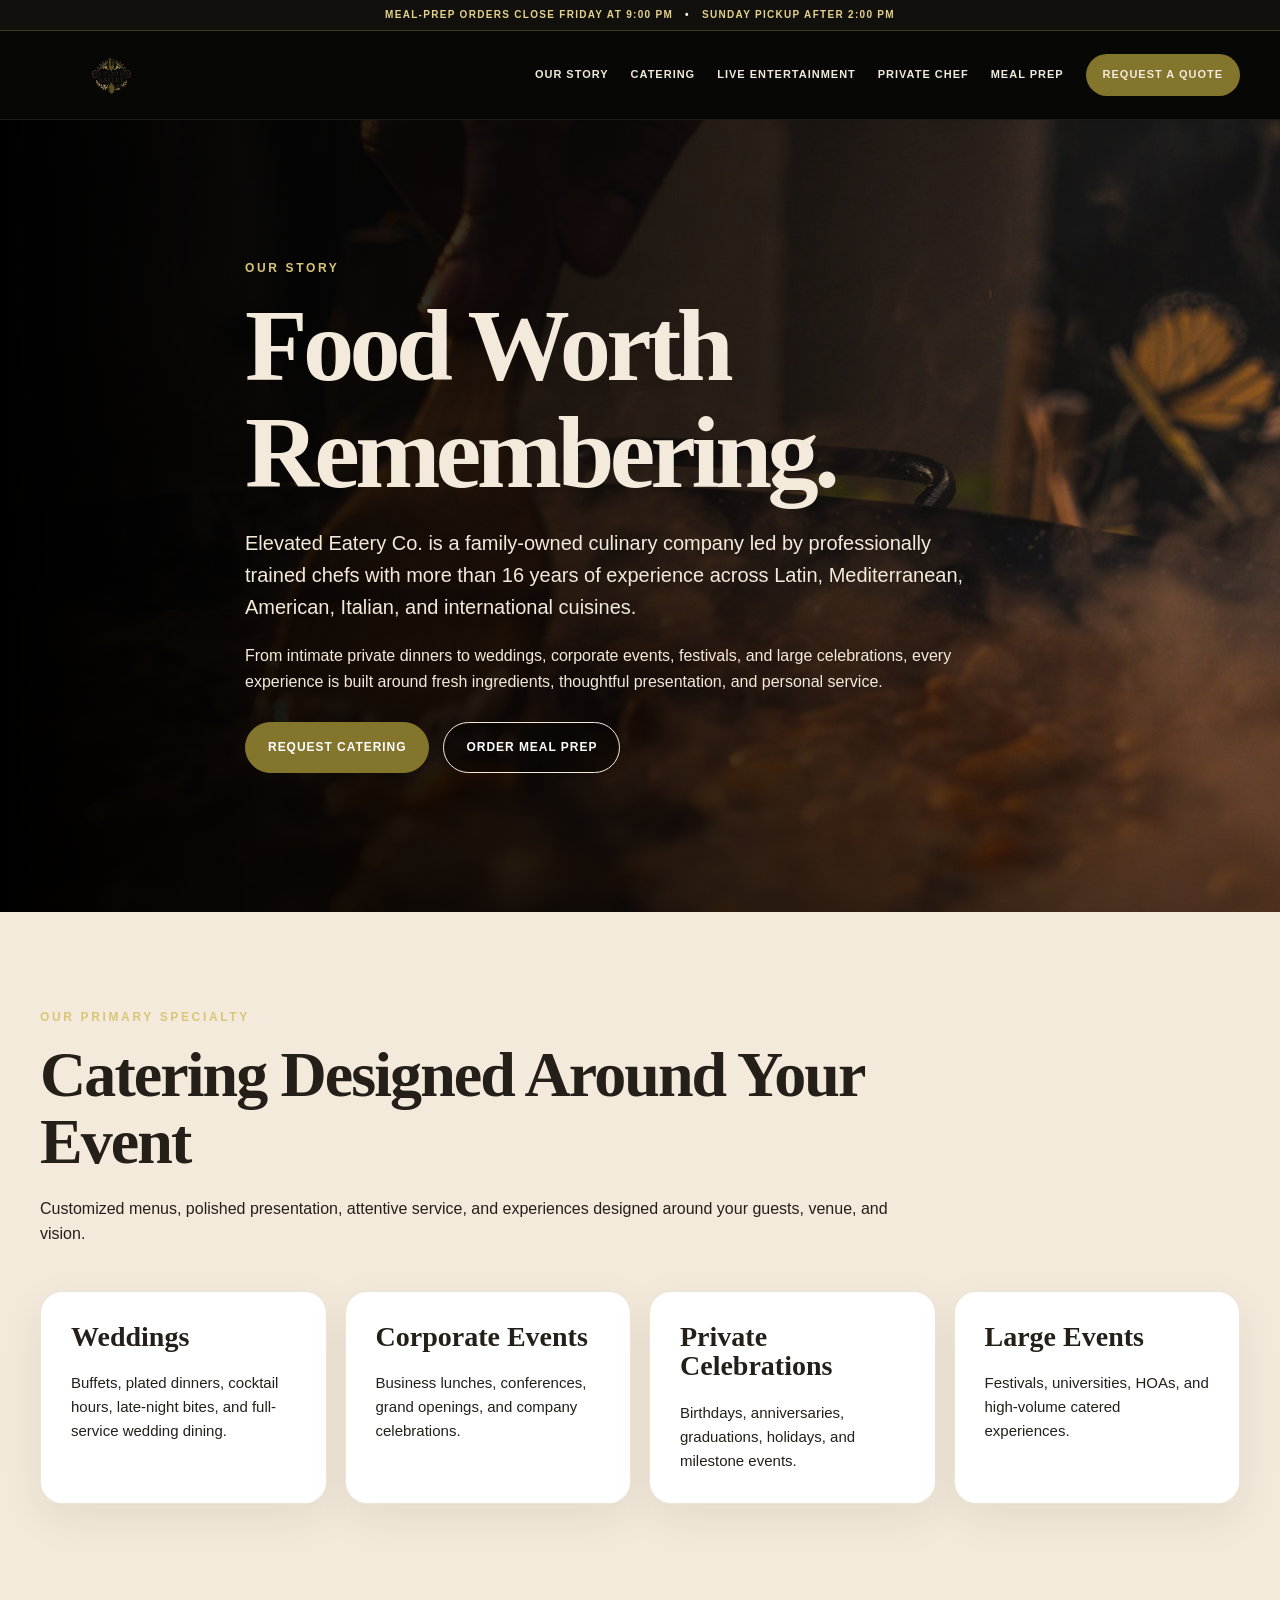
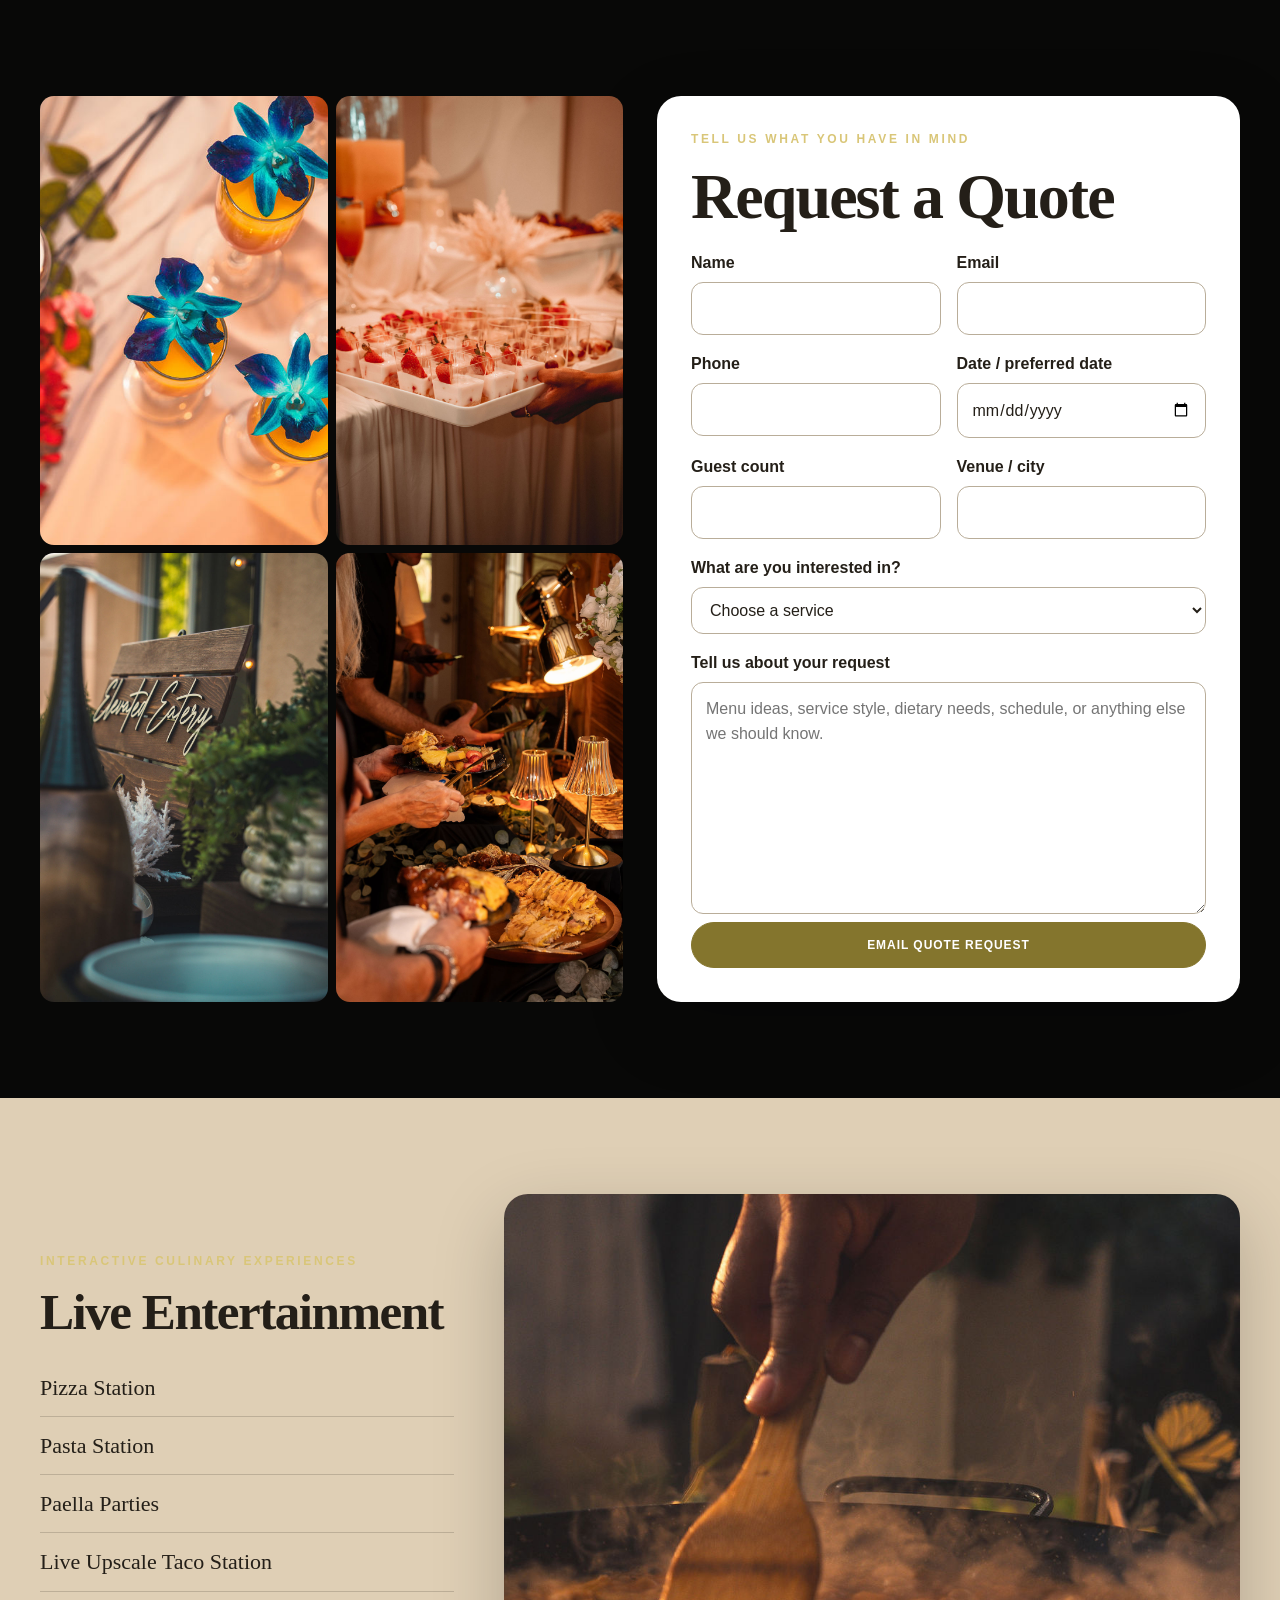
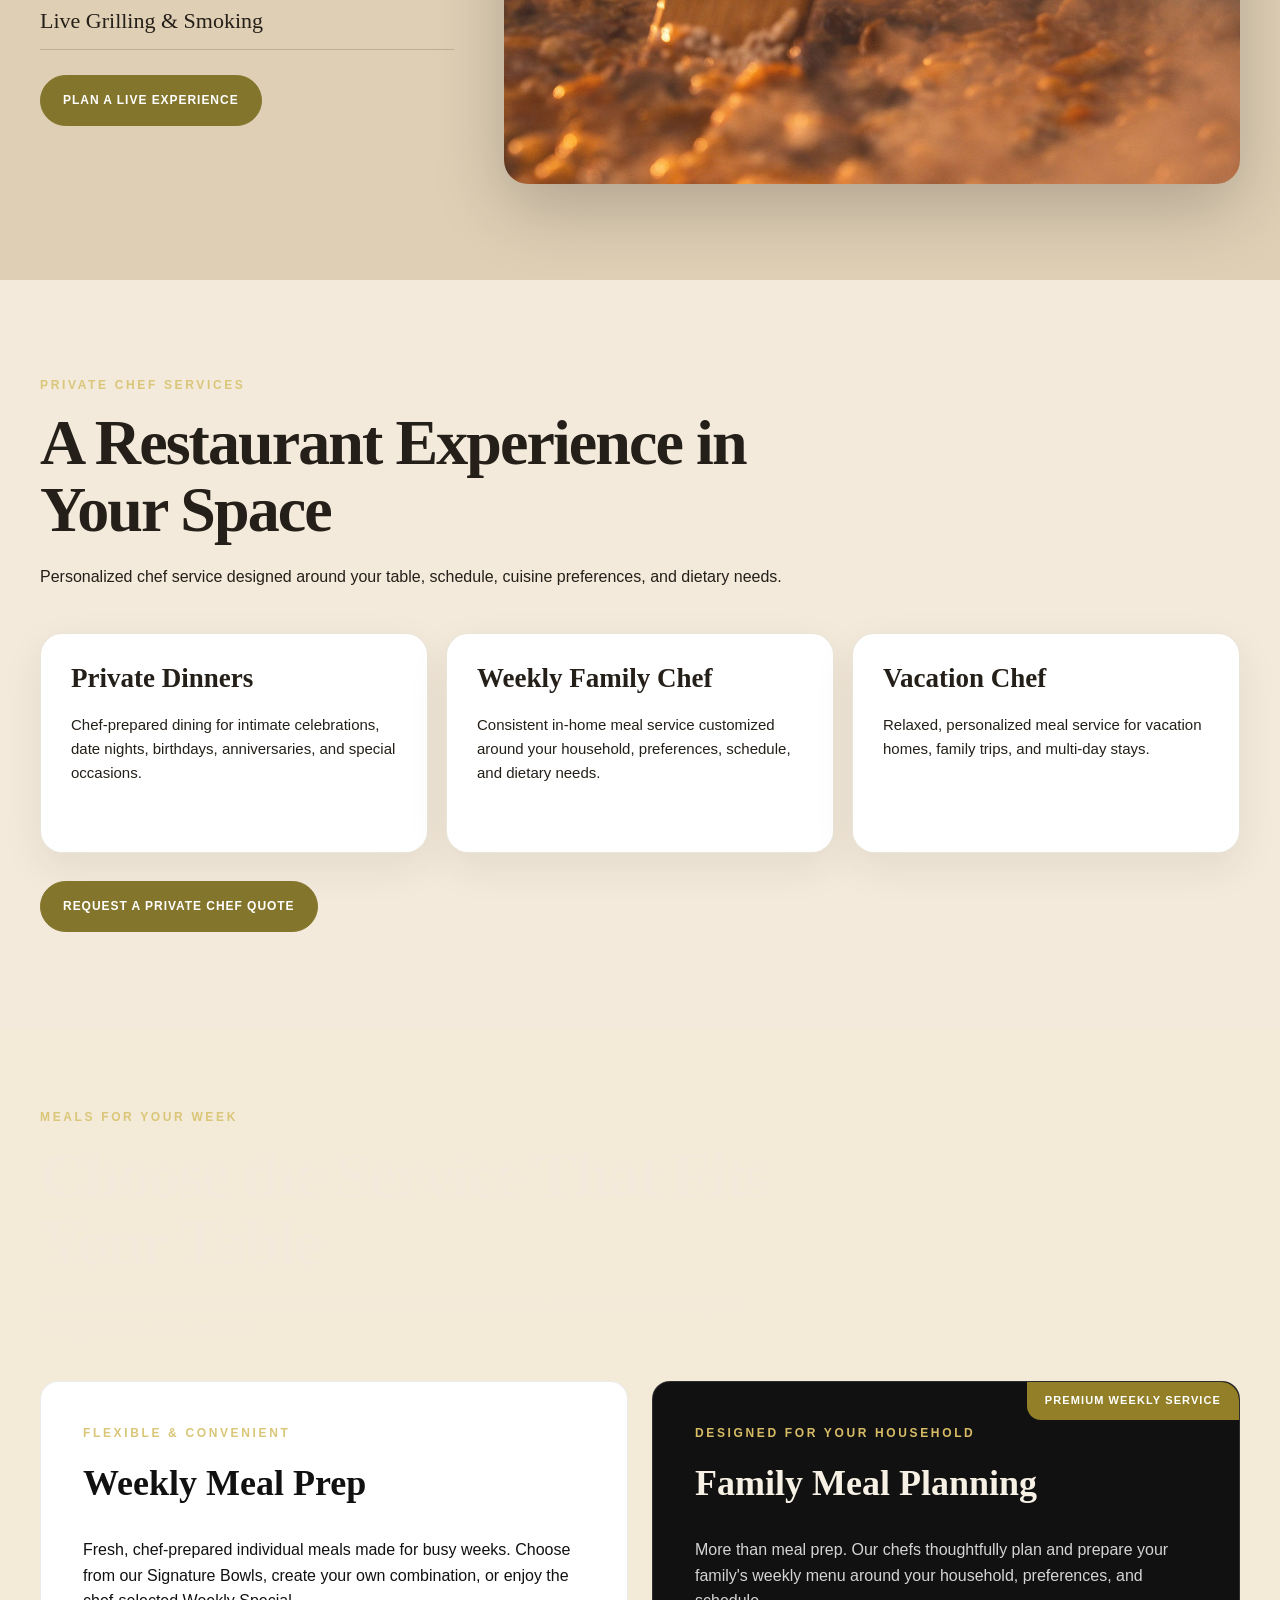
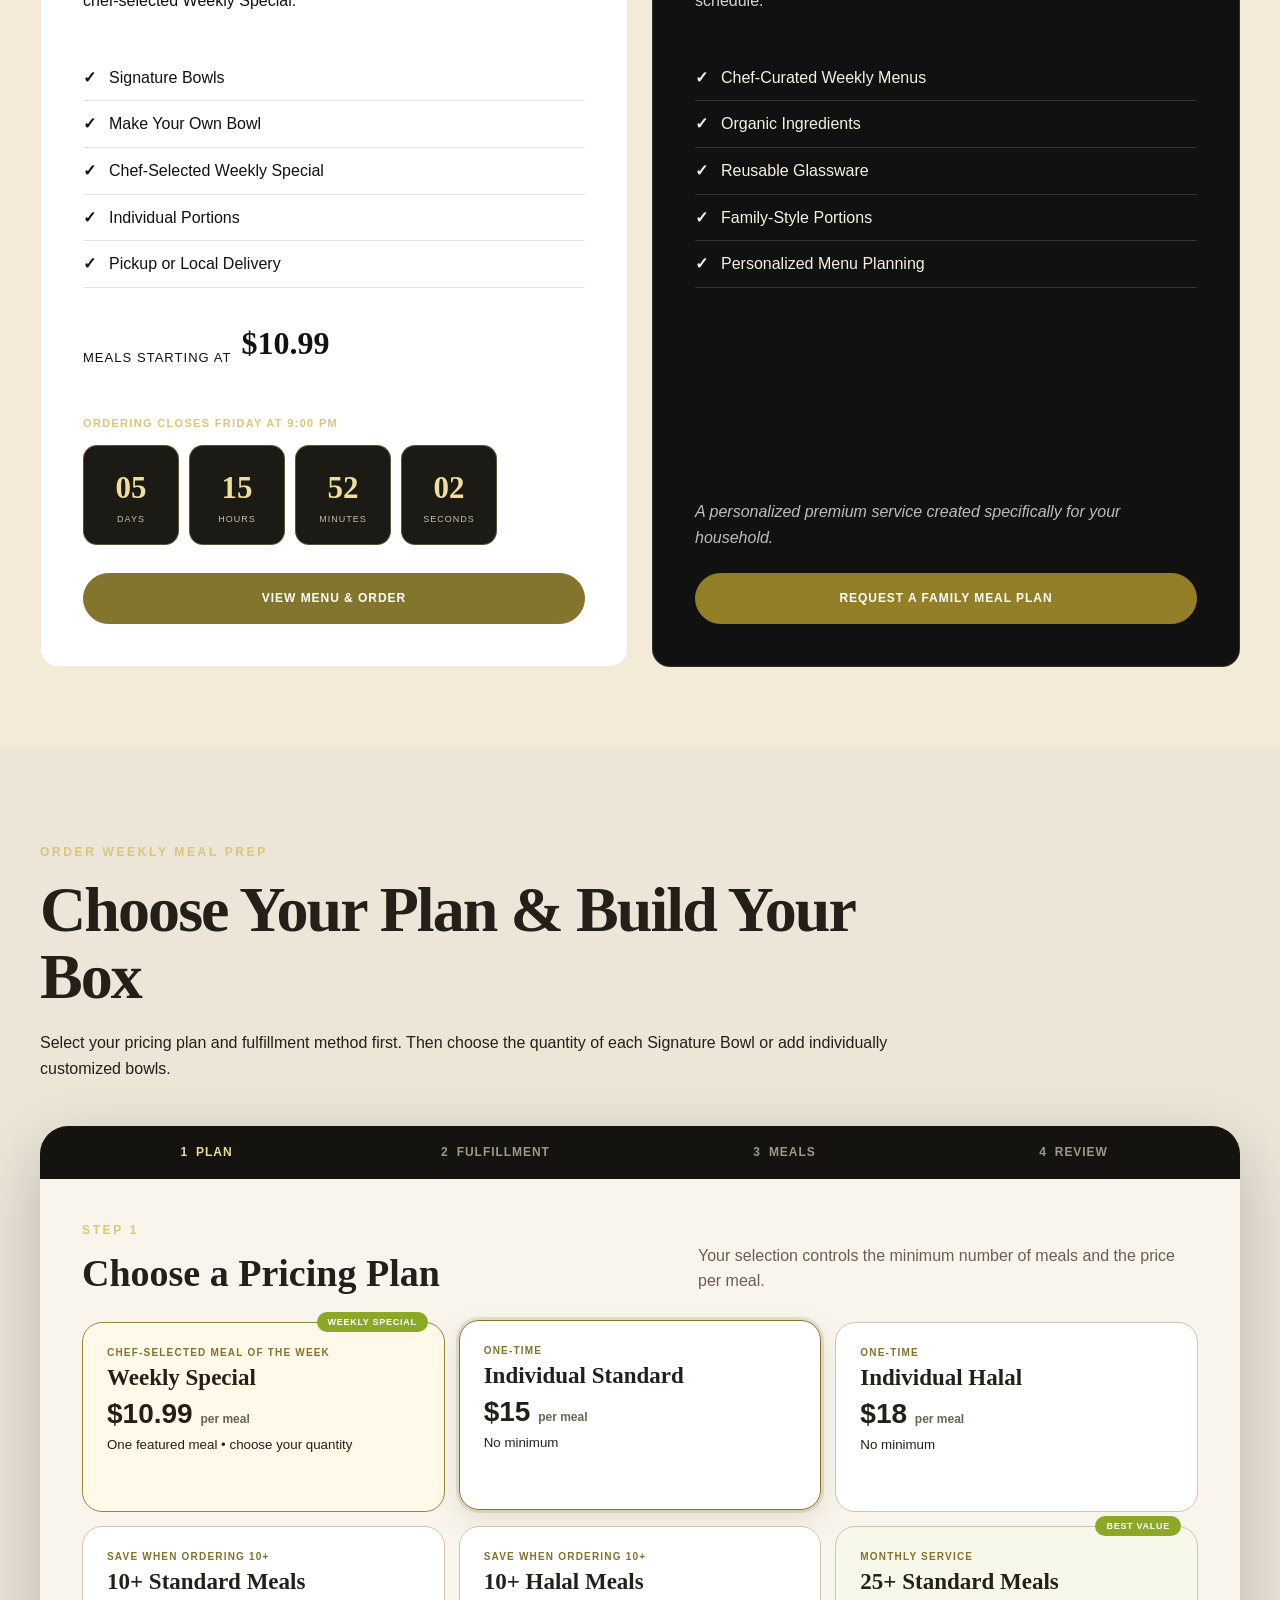
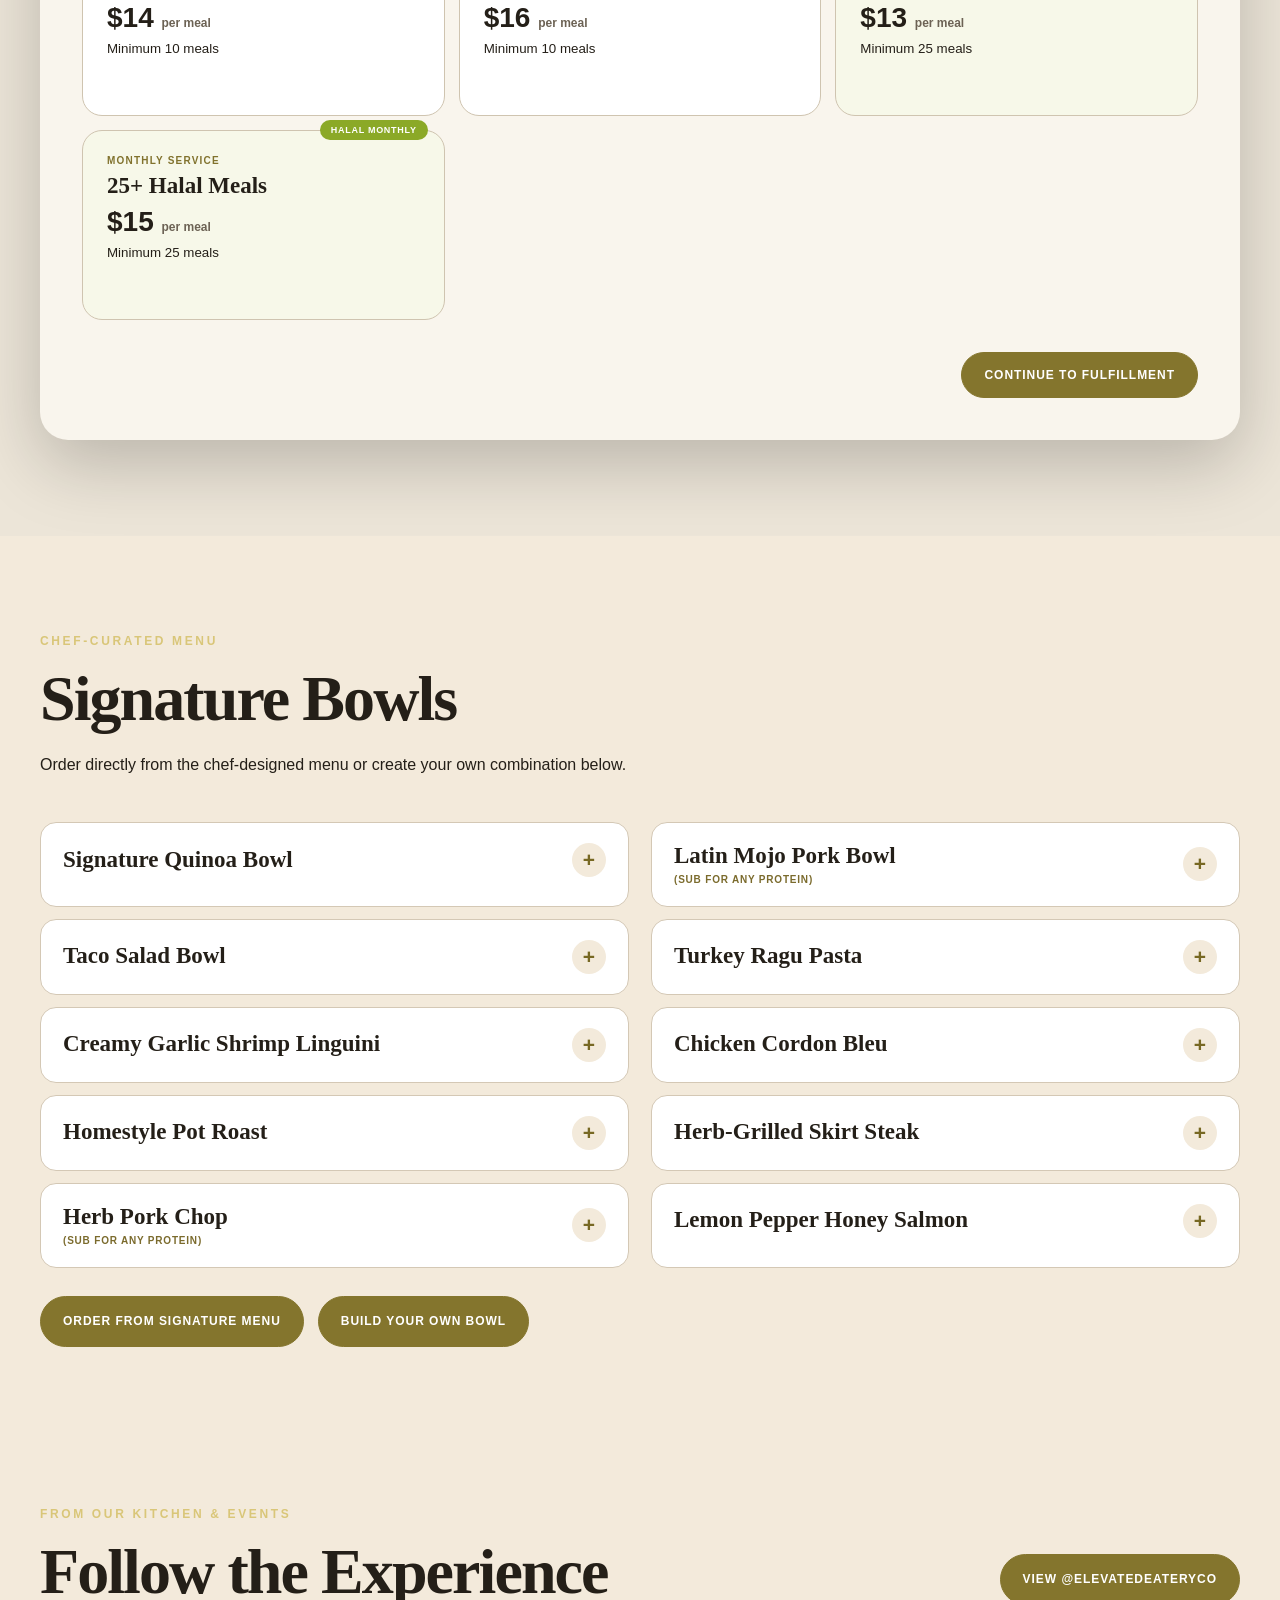
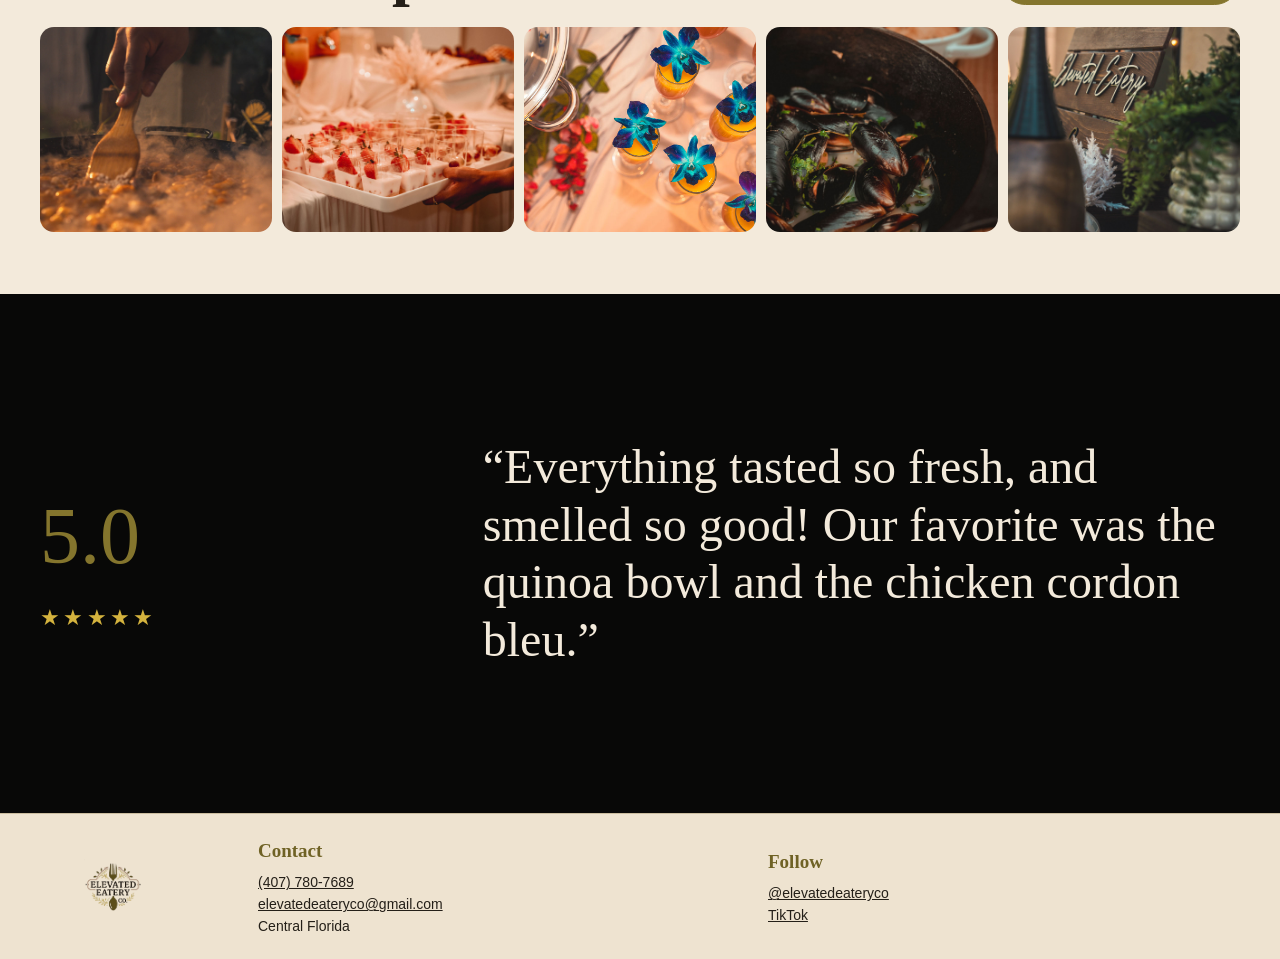
==== index.html @ a3901889 "Update index.html" ====
<!doctype html><html lang="en"><head><meta charset="utf-8"><meta name="viewport" content="width=device-width,initial-scale=1"><title>Elevated Eatery Co. | Premium Catering, Meal Prep & Private Chef Services in Central Florida</title><meta name="description" content="Elevated Eatery Co. provides premium catering, wedding catering, corporate catering, grazing tables, private chef experiences, live cooking stations, and weekly meal prep throughout Orlando and Central Florida.">

<meta name="robots" content="index,follow">

<link rel="canonical" href="https://elevatedeateryco.com/">

<meta property="og:type" content="website">
<meta property="og:url" content="https://elevatedeateryco.com/">
<meta property="og:title" content="Elevated Eatery Co. | Premium Catering & Meal Prep">
<meta property="og:description" content="Luxury catering, meal prep, private chef experiences, and live culinary events throughout Central Florida.">
<meta property="og:image" content="https://elevatedeateryco.com/assets/logo.png">

<meta name="twitter:card" content="summary_large_image">
<meta name="twitter:title" content="Elevated Eatery Co.">
<meta name="twitter:description" content="Premium Catering & Private Chef Services in Central Florida.">
<meta name="twitter:image" content="https://elevatedeateryco.com/assets/logo.png"><link rel="stylesheet" href="styles.css"><script src="config.js"></script>

<script type="application/ld+json">
{
  "@context":"https://schema.org",
  "@type":["FoodEstablishment","LocalBusiness"],
  "@id":"https://elevatedeateryco.com/#business",
  "name":"Elevated Eatery Co.",
  "url":"https://elevatedeateryco.com/",
  "logo":"https://elevatedeateryco.com/assets/logo.png",
  "image":"https://elevatedeateryco.com/assets/logo.png",
  "telephone":"+1-407-780-7689",
  "email":"elevatedeateryco@gmail.com",
  "priceRange":"$$",
  "description":"Elevated Eatery Co. provides premium catering, wedding catering, corporate catering, private chef experiences, grazing tables, live cooking stations and weekly meal prep throughout Central Florida.",
  "areaServed":[
    "Orlando",
    "Apopka",
    "Winter Garden",
    "Winter Park",
    "Lake Mary",
    "Sanford",
    "Clermont",
    "Windermere",
    "Altamonte Springs",
    "Oviedo",
    "Kissimmee"
  ],
  "sameAs":[
    "https://share.google/2QVknR2Bv6wD6x0Uv"
  ]
}
</script>

</head>
<body>
<div class="announcement-bar">MEAL-PREP ORDERS CLOSE FRIDAY AT 9:00 PM <span>•</span> SUNDAY PICKUP AFTER 2:00 PM</div>
<header class="site-header"><div class="container header-inner"><a href="#story"><img class="logo" src="assets/logo.png"></a><button class="menu-toggle">Menu</button><nav><a href="#story">Our Story</a><a href="#catering">Catering</a><a href="#live-entertainment">Live Entertainment</a><a href="#private-chef">Private Chef</a><a href="#order-meal-prep">Meal Prep</a><a class="nav-order" href="#catering-form-wrap">Request a Quote</a></nav></div></header>
<main>
<section class="story-hero" id="story"><div class="story-overlay"></div><div class="container story-hero-content"><div class="kicker">Our Story</div><h1>Food Worth Remembering.</h1><p class="lead">Elevated Eatery Co. is a family-owned culinary company led by professionally trained chefs with more than 16 years of experience across Latin, Mediterranean, American, Italian, and international cuisines.</p><p>From intimate private dinners to weddings, corporate events, festivals, and large celebrations, every experience is built around fresh ingredients, thoughtful presentation, and personal service.</p><div class="buttons"><a class="button" href="#catering-form-wrap">Request Catering</a><a class="button secondary" href="#order-meal-prep">Order Meal Prep</a></div></div></section>
<section class="section light" id="catering"><div class="container"><div class="section-heading"><div class="kicker">Our primary specialty</div><h2>Catering Designed Around Your Event</h2><p>Customized menus, polished presentation, attentive service, and experiences designed around your guests, venue, and vision.</p></div><div class="service-grid"><article class="service-card"><h3>Weddings</h3><p>Buffets, plated dinners, cocktail hours, late-night bites, and full-service wedding dining.</p></article><article class="service-card"><h3>Corporate Events</h3><p>Business lunches, conferences, grand openings, and company celebrations.</p></article><article class="service-card"><h3>Private Celebrations</h3><p>Birthdays, anniversaries, graduations, holidays, and milestone events.</p></article><article class="service-card"><h3>Large Events</h3><p>Festivals, universities, HOAs, and high-volume catered experiences.</p></article></div></div></section>
<section class="section" id="catering-form-wrap"><div class="container aligned-inquiry"><div class="inquiry-visual"><img class="hero-catering" src="assets/catering-drinks.jpeg" alt="Elevated Eatery Co. catering"><img src="assets/catering-desserts.jpeg" alt="Catered desserts"><img src="assets/catering-sign.jpeg"><img src="assets/DSC00168.jpeg" alt="Elevated Eatery Co. styled grazing table"></div><form class="contact-card" id="quote-form"><div class="kicker">Tell us what you have in mind</div><h2>Request a Quote</h2><div class="form-grid"><div><label class="form-label">Name</label><input name="Name" required></div><div><label class="form-label">Email</label><input type="email" name="Email" required></div><div><label class="form-label">Phone</label><input type="tel" name="Phone" required></div><div><label class="form-label">Date / preferred date</label><input type="date" name="Date"></div><div><label class="form-label">Guest count</label><input type="number" name="Guest count"></div><div><label class="form-label">Venue / city</label><input name="Venue or city"></div><div class="full"><label class="form-label">What are you interested in?</label><select name="Service requested" required><option value="">Choose a service</option><option>Wedding Catering</option><option>Corporate Catering</option><option>Private Celebration Catering</option><option>Large Event / Festival Catering</option><option>Drop-Off Catering</option><option>Buffet Service</option><option>Plated Service</option><option>Cocktail / Canapés</option><option>Grazing Table</option><option>Live Cooking Station</option><option>Bartending</option><option>One-Time Private Chef Dinner</option><option>Weekly Family Chef</option><option>Vacation Chef</option><option>Meal Planning</option><option>Meal Prep</option><option>Other</option></select></div><div class="full"><label class="form-label">Tell us about your request</label><textarea name="Request details" rows="8" placeholder="Menu ideas, service style, dietary needs, schedule, or anything else we should know."></textarea></div></div><button class="button">Email Quote Request</button></form></div></section>
<section class="section cream" id="live-entertainment">
<div class="container live-single-layout">
  <div class="live-copy">
    <div class="kicker">Interactive culinary experiences</div>
    <h2>Live Entertainment</h2>
    <ul class="luxury-list compact-live-list">
      <li>Pizza Station</li>
      <li>Pasta Station</li>
      <li>Paella Parties</li>
      <li>Live Upscale Taco Station</li>
      <li>Live Grilling &amp; Smoking</li>
    </ul>
    <a class="button" href="#catering-form-wrap">Plan a Live Experience</a>
  </div>
  <div class="single-live-image">
    <img src="assets/catering-live-cook.jpeg" alt="Live paella cooking">
  </div>
</div>
</section>
<section class="section light" id="private-chef">
  <div class="container">
    <div class="section-heading private-chef-heading">
      <div class="kicker">Private chef services</div>
      <h2>A Restaurant Experience in Your Space</h2>
      <p>Personalized chef service designed around your table, schedule, cuisine preferences, and dietary needs.</p>
    </div>

    <div class="private-chef-service-grid">
      <article class="service-card private-chef-card">
        <h3>Private Dinners</h3>
        <p>Chef-prepared dining for intimate celebrations, date nights, birthdays, anniversaries, and special occasions.</p>
      </article>
      <article class="service-card private-chef-card">
        <h3>Weekly Family Chef</h3>
        <p>Consistent in-home meal service customized around your household, preferences, schedule, and dietary needs.</p>
      </article>
      <article class="service-card private-chef-card">
        <h3>Vacation Chef</h3>
        <p>Relaxed, personalized meal service for vacation homes, family trips, and multi-day stays.</p>
      </article>
    </div>

    <div class="private-chef-actions">
      <a class="button" href="#catering-form-wrap">Request a Private Chef Quote</a>
    </div>
  </div>
</section>

<section class="section meal-services-section" id="meal-prep">
  <div class="container">

    <div class="section-heading meal-services-heading">
      <div class="kicker">Meals for your week</div>
      <h2>Choose the Service That Fits Your Table</h2>
      <p>From convenient individual meals to a fully curated weekly family menu, our chefs make eating well throughout the week effortless.</p>
    </div>

    <div class="meal-service-grid">

      <article class="meal-service-card weekly-meal-card">
        <div class="meal-service-content">
          <div class="kicker">Flexible &amp; convenient</div>
          <h3>Weekly Meal Prep</h3>
          <p>Fresh, chef-prepared individual meals made for busy weeks. Choose from our Signature Bowls, create your own combination, or enjoy the chef-selected Weekly Special.</p>

          <ul class="meal-service-features">
            <li>Signature Bowls</li>
            <li>Make Your Own Bowl</li>
            <li>Chef-Selected Weekly Special</li>
            <li>Individual Portions</li>
            <li>Pickup or Local Delivery</li>
          </ul>

          <div class="meal-service-pricing">
            <span>Meals starting at</span>
            <strong>$10.99</strong>
          </div>

          <div id="weekly-countdown" class="simple-countdown"></div>

          <a class="button" href="#order-meal-prep">View Menu &amp; Order</a>
        </div>
      </article>

      <article class="meal-service-card family-meal-card">
        <div class="premium-label">Premium Weekly Service</div>

        <div class="meal-service-content">
          <div class="kicker">Designed for your household</div>
          <h3>Family Meal Planning</h3>
          <p class="family-service-intro">More than meal prep. Our chefs thoughtfully plan and prepare your family's weekly menu around your household, preferences, and schedule.</p>

          <ul class="meal-service-features premium-features">
            <li>Chef-Curated Weekly Menus</li>
            <li>Organic Ingredients</li>
            <li>Reusable Glassware</li>
            <li>Family-Style Portions</li>
            <li>Personalized Menu Planning</li>
          </ul>

          <p class="family-service-note">A personalized premium service created specifically for your household.</p>

          <a class="button" href="#catering-form-wrap">Request a Family Meal Plan</a>
        </div>
      </article>

    </div>

  </div>
</section>
<section class="section ordering-shop-section" id="order-meal-prep">
  <div class="container">
    <div class="section-heading ordering-heading">
      <div class="kicker">Order weekly meal prep</div>
      <h2>Choose Your Plan &amp; Build Your Box</h2>
      <p>Select your pricing plan and fulfillment method first. Then choose the quantity of each Signature Bowl or add individually customized bowls.</p>
    </div>

    <div class="order-wizard">
      <div class="order-progress" aria-label="Ordering steps">
        <span class="active" data-step-dot="1">1 <em>Plan</em></span>
        <span data-step-dot="2">2 <em>Fulfillment</em></span>
        <span data-step-dot="3">3 <em>Meals</em></span>
        <span data-step-dot="4">4 <em>Review</em></span>
      </div>

      <div class="wizard-panel active" data-order-step="1">
        <div class="order-panel-title">
          <div>
            <div class="kicker">Step 1</div>
            <h3>Choose a Pricing Plan</h3>
          </div>
          <p>Your selection controls the minimum number of meals and the price per meal.</p>
        </div>

        <div class="package-grid"><button type="button" class="package-card weekly-special-card" data-plan="weekly-special" data-min="1" data-unit="10.99" data-prep="Standard" data-weekly-special="true"><span class="popular-badge">Weekly Special</span><span class="package-eyebrow">Chef-selected meal of the week</span><strong>Weekly Special</strong><span class="package-price">$10.99 <small>per meal</small></span><span>One featured meal • choose your quantity</span></button>
          <button type="button" class="package-card selected" data-plan="single-standard" data-min="1" data-unit="15" data-prep="Standard">
            <span class="package-eyebrow">One-time</span>
            <strong>Individual Standard</strong>
            <span class="package-price">$15 <small>per meal</small></span>
            <span>No minimum</span>
          </button>
          <button type="button" class="package-card" data-plan="single-halal" data-min="1" data-unit="18" data-prep="Halal">
            <span class="package-eyebrow">One-time</span>
            <strong>Individual Halal</strong>
            <span class="package-price">$18 <small>per meal</small></span>
            <span>No minimum</span>
          </button>
          <button type="button" class="package-card" data-plan="ten-standard" data-min="10" data-unit="14" data-prep="Standard">
            <span class="package-eyebrow">Save when ordering 10+</span>
            <strong>10+ Standard Meals</strong>
            <span class="package-price">$14 <small>per meal</small></span>
            <span>Minimum 10 meals</span>
          </button>
          <button type="button" class="package-card" data-plan="ten-halal" data-min="10" data-unit="16" data-prep="Halal">
            <span class="package-eyebrow">Save when ordering 10+</span>
            <strong>10+ Halal Meals</strong>
            <span class="package-price">$16 <small>per meal</small></span>
            <span>Minimum 10 meals</span>
          </button>
          <button type="button" class="package-card featured" data-plan="monthly-standard" data-min="25" data-unit="13" data-prep="Standard" data-monthly="true">
            <span class="popular-badge">Best Value</span>
            <span class="package-eyebrow">Monthly service</span>
            <strong>25+ Standard Meals</strong>
            <span class="package-price">$13 <small>per meal</small></span>
            <span>Minimum 25 meals</span>
          </button>
          <button type="button" class="package-card featured" data-plan="monthly-halal" data-min="25" data-unit="15" data-prep="Halal" data-monthly="true">
            <span class="popular-badge">Halal Monthly</span>
            <span class="package-eyebrow">Monthly service</span>
            <strong>25+ Halal Meals</strong>
            <span class="package-price">$15 <small>per meal</small></span>
            <span>Minimum 25 meals</span>
          </button>
        </div>

        <div class="wizard-actions">
          <span></span>
          <button type="button" class="button order-next" data-next-step="2">Continue to Fulfillment</button>
        </div>
      </div>

      <div class="wizard-panel" data-order-step="2">
        <div class="order-panel-title">
          <div>
            <div class="kicker">Step 2</div>
            <h3>Pickup or Delivery?</h3>
          </div>
          <p>Pickup is available Sunday after 2:00 PM. Delivery is available within 25 miles of ZIP code 32712 for one flat $25 fee.</p>
        </div>

        <div class="fulfillment-toggle">
          <button type="button" class="fulfillment-card selected" data-fulfillment="pickup" data-fee="0">
            <span class="fulfillment-icon">⌂</span>
            <strong>Pickup</strong>
            <span>Sunday after 2:00 PM</span>
            <b>No fee</b>
          </button>
          <button type="button" class="fulfillment-card" data-fulfillment="delivery" data-fee="25">
            <span class="fulfillment-icon">▣</span>
            <strong>Delivery</strong>
            <span>Enter your ZIP code</span>
            <b>$25 flat fee</b>
          </button>
        </div>

        <div class="delivery-zip-box" hidden>
          <label class="form-label" for="delivery-zip">Delivery ZIP code</label>
          <div class="zip-entry">
            <input id="delivery-zip" inputmode="numeric" maxlength="5" placeholder="Enter 5-digit ZIP">
            <button type="button" class="button" id="check-delivery-zone">Check Delivery Fee</button>
          </div>
          <p id="delivery-zone-result">Delivery is $25 within 25 miles of ZIP code 32712. Addresses beyond 25 miles are not available for standard meal-prep delivery.</p>
        </div>

        <div class="wizard-actions">
          <button type="button" class="button secondary order-back" data-back-step="1">Back</button>
          <button type="button" class="button order-next" data-next-step="3">Choose Meals</button>
        </div>
      </div>

      <div class="wizard-panel" data-order-step="3">
        <div class="order-panel-title">
          <div>
            <div class="kicker">Step 3</div>
            <h3 id="meal-step-title">Select Your Bowls</h3>
          </div>
          <p id="meal-step-copy">Use the + and − controls to choose how many of each bowl you want. Your total must meet the minimum for the selected plan.</p>
        </div>

        <div class="meal-selection-layout">
          <div class="meal-choice-grid" id="meal-choice-grid">
            <article class="meal-choice-card weekly-special-meal-card" data-meal="Weekly Special" hidden>
              <div>
                <span class="meal-number">WEEKLY</span>
                <h4>Chef-Selected Weekly Special</h4>
                <details class="meal-description"><summary>View description</summary><p>One featured chef-selected meal offered each week at $10.99. The weekly selection is prepared as listed and is separate from the Signature Bowl and Build Your Own options.</p></details>
              </div>
              <div class="meal-qty"><button type="button" data-meal-minus>−</button><output>0</output><button type="button" data-meal-plus>+</button></div>
            </article>
            <article class="meal-choice-card" data-meal="Signature Quinoa Bowl">
              <div><span class="meal-number">01</span><h4>Signature Quinoa Bowl</h4><p>Shredded chicken, tomato-onion quinoa and fresh avocado.</p></div>
              <div class="meal-qty"><button type="button" data-meal-minus>−</button><output>0</output><button type="button" data-meal-plus>+</button></div>
            </article>
            <article class="meal-choice-card" data-meal="Latin Mojo Pork Bowl">
              <div><span class="meal-number">02</span><h4>Latin Mojo Pork Bowl</h4><p>Mojo pork, yellow rice, black beans and sweet plantains.</p></div>
              <div class="meal-qty"><button type="button" data-meal-minus>−</button><output>0</output><button type="button" data-meal-plus>+</button></div>
            </article>
            <article class="meal-choice-card" data-meal="Taco Salad Bowl">
              <div><span class="meal-number">03</span><h4>Taco Salad Bowl</h4><p>Ground beef, crisp lettuce, pico, cheese and sour cream.</p></div>
              <div class="meal-qty"><button type="button" data-meal-minus>−</button><output>0</output><button type="button" data-meal-plus>+</button></div>
            </article>
            <article class="meal-choice-card" data-meal="Turkey Ragu Pasta">
              <div><span class="meal-number">04</span><h4>Turkey Ragu Pasta</h4><p>House turkey ragu, rotini and Parmesan.</p></div>
              <div class="meal-qty"><button type="button" data-meal-minus>−</button><output>0</output><button type="button" data-meal-plus>+</button></div>
            </article>
            <article class="meal-choice-card" data-meal="Creamy Garlic Shrimp Linguini">
              <div><span class="meal-number">05</span><h4>Creamy Garlic Shrimp Linguini</h4><p>Shrimp, linguini and roasted garlic Parmesan sauce.</p></div>
              <div class="meal-qty"><button type="button" data-meal-minus>−</button><output>0</output><button type="button" data-meal-plus>+</button></div>
            </article>
            <article class="meal-choice-card" data-meal="Chicken Cordon Bleu">
              <div><span class="meal-number">06</span><h4>Chicken Cordon Bleu</h4><p>Spinach and Swiss stuffed chicken with potatoes and green beans.</p></div>
              <div class="meal-qty"><button type="button" data-meal-minus>−</button><output>0</output><button type="button" data-meal-plus>+</button></div>
            </article>
            <article class="meal-choice-card" data-meal="Homestyle Pot Roast">
              <div><span class="meal-number">07</span><h4>Homestyle Pot Roast</h4><p>Slow-braised pot roast, herb potatoes and broccoli.</p></div>
              <div class="meal-qty"><button type="button" data-meal-minus>−</button><output>0</output><button type="button" data-meal-plus>+</button></div>
            </article>
            <article class="meal-choice-card" data-meal="Herb-Grilled Skirt Steak">
              <div><span class="meal-number">08</span><h4>Herb-Grilled Skirt Steak</h4><p>Chimichurri steak, garlic mash and baby carrots.</p></div>
              <div class="meal-qty"><button type="button" data-meal-minus>−</button><output>0</output><button type="button" data-meal-plus>+</button></div>
            </article>
            <article class="meal-choice-card" data-meal="Herb Pork Chop">
              <div><span class="meal-number">09</span><h4>Herb Pork Chop</h4><p>Herb pork chop, mashed sweet potatoes and asparagus.</p></div>
              <div class="meal-qty"><button type="button" data-meal-minus>−</button><output>0</output><button type="button" data-meal-plus>+</button></div>
            </article>
            <article class="meal-choice-card" data-meal="Lemon Pepper Honey Salmon">
              <div><span class="meal-number">10</span><h4>Lemon Pepper Honey Salmon</h4><p>Honey-glazed salmon, wild rice and green beans.</p></div>
              <div class="meal-qty"><button type="button" data-meal-minus>−</button><output>0</output><button type="button" data-meal-plus>+</button></div>
            </article>

            <article class="meal-choice-card custom-meal-card" data-meal="Make Your Own Bowl">
              <div><span class="meal-number">11</span><h4>Make Your Own Bowl</h4><p>Choose one protein and exactly two sides for each custom bowl.</p></div>
              <button type="button" class="button custom-bowl-open">Customize a Bowl</button>
            </article>
          </div>

          <aside class="live-cart-card">
            <div class="kicker">Your meal box</div>
            <h3><span id="cart-meal-count">0</span> Meals Selected</h3>
            <div class="minimum-meter">
              <div id="minimum-meter-fill"></div>
            </div>
            <p id="minimum-message">This plan has no minimum.</p>
            <div id="mini-cart-lines" class="mini-cart-lines"><p class="empty-cart">Your selected bowls will appear here.</p></div>
            <div class="cart-total-row"><span>Meals</span><strong id="meal-subtotal">$0.00</strong></div>
            <div class="cart-total-row"><span>Delivery</span><strong id="delivery-subtotal">$0.00</strong></div>
            <div class="cart-grand-total"><span>Estimated Total</span><strong id="order-grand-total">$0.00</strong></div>
          </aside>
        </div>

        <div class="wizard-actions">
          <button type="button" class="button secondary order-back" data-back-step="2">Back</button>
          <button type="button" class="button order-next" id="review-order-button" data-next-step="4">Review Order</button>
        </div>
      </div>

      <div class="wizard-panel" data-order-step="4">
        <div class="order-panel-title">
          <div>
            <div class="kicker">Step 4</div>
            <h3>Review &amp; Checkout</h3>
          </div>
          <p>Confirm your plan, fulfillment and meal quantities before continuing to Square’s secure checkout.</p>
        </div>

        <div class="checkout-review-grid">
          <div class="checkout-review-card" id="checkout-review-details"></div>
          <div class="checkout-customer-card">
            <h4>Customer information</h4>
            <div class="form-grid">
              <div><label class="form-label" for="order-name">Name</label><input id="order-name" autocomplete="name"></div>
              <div><label class="form-label" for="order-phone">Phone</label><input id="order-phone" type="tel" autocomplete="tel"></div>
              <div class="full"><label class="form-label" for="order-email">Email</label><input id="order-email" type="email" autocomplete="email"></div>
              <div class="full"><label class="form-label" for="order-notes">Order notes or allergies</label><textarea id="order-notes" rows="4"></textarea></div>
            </div>
            <div class="checkout-notice">The final payment page will be hosted securely by Square. Card information is never stored on this website.</div>
            <button type="button" class="button checkout-square-button" id="square-dynamic-checkout">Continue to Secure Square Checkout</button>
            <p class="checkout-setup-note" id="checkout-setup-note">Square API connection is the final technical step required to activate this button.</p>
          </div>
        </div>

        <div class="wizard-actions">
          <button type="button" class="button secondary order-back" data-back-step="3">Edit Meals</button>
          <span></span>
        </div>
      </div>
    </div>
  </div>
</section>

<div class="custom-bowl-modal" id="custom-bowl-modal" aria-hidden="true">
  <div class="custom-bowl-dialog" role="dialog" aria-modal="true" aria-labelledby="custom-bowl-title">
    <button type="button" class="custom-modal-close" aria-label="Close custom bowl">×</button>
    <div class="kicker">Make your own bowl</div>
    <h3 id="custom-bowl-title">Customize One Bowl</h3>
    <p>Each custom bowl must contain one protein and exactly two sides.</p>

    <fieldset class="custom-fieldset custom-preparation-fieldset">
      <legend>Choose preparation</legend>
      <div class="custom-options custom-preparation-options">
        <label><input type="radio" name="modal-preparation" value="Standard" checked> Regular</label>
        <label><input type="radio" name="modal-preparation" value="Halal"> Halal</label>
      </div>
      <p class="custom-preparation-note">The custom bowl price will follow the selected plan tier: Regular or Halal.</p>
    </fieldset>

    <fieldset class="custom-fieldset">
      <legend>Choose one protein</legend>
      <div class="custom-options" id="custom-protein-options">
        <label><input type="radio" name="modal-protein" value="Chicken Breast"> Chicken Breast</label>
        <label><input type="radio" name="modal-protein" value="Chicken Leg Quarters"> Chicken Leg Quarters</label>
        <label><input type="radio" name="modal-protein" value="Mojo Pork"> Mojo Pork</label>
        <label><input type="radio" name="modal-protein" value="Ground Beef"> Ground Beef</label>
        <label><input type="radio" name="modal-protein" value="Turkey Ragu"> Turkey Ragu</label>
        <label><input type="radio" name="modal-protein" value="Pot Roast"> Pot Roast</label>
        <label><input type="radio" name="modal-protein" value="Skirt Steak"> Skirt Steak</label>
        <label><input type="radio" name="modal-protein" value="Pork Chop"> Pork Chop</label>
        <label><input type="radio" name="modal-protein" value="Shrimp"> Shrimp</label>
        <label><input type="radio" name="modal-protein" value="Salmon"> Salmon</label>
      </div>
    </fieldset>

    <fieldset class="custom-fieldset">
      <legend>Choose exactly two sides</legend>
      <div class="custom-options" id="custom-side-options">
        <label><input type="checkbox" name="modal-side" value="Yellow Rice"> Yellow Rice</label>
        <label><input type="checkbox" name="modal-side" value="Wild Rice"> Wild Rice</label>
        <label><input type="checkbox" name="modal-side" value="Quinoa"> Quinoa</label>
        <label><input type="checkbox" name="modal-side" value="Pasta (Chef's Choice)"> Pasta (Chef's Choice)</label>
        <label><input type="checkbox" name="modal-side" value="Garlic Mashed Potatoes"> Garlic Mashed Potatoes</label>
        <label><input type="checkbox" name="modal-side" value="Roasted Potatoes"> Roasted Potatoes</label>
        <label><input type="checkbox" name="modal-side" value="Mashed Sweet Potatoes"> Mashed Sweet Potatoes</label>
        <label><input type="checkbox" name="modal-side" value="Black Beans"> Black Beans</label>
        <label><input type="checkbox" name="modal-side" value="Sweet Plantains"> Sweet Plantains</label>
        <label><input type="checkbox" name="modal-side" value="Green Beans"> Green Beans</label>
        <label><input type="checkbox" name="modal-side" value="Broccoli"> Broccoli</label>
        <label><input type="checkbox" name="modal-side" value="Baby Carrots"> Baby Carrots</label>
        <label><input type="checkbox" name="modal-side" value="Asparagus"> Asparagus</label>
        <label><input type="checkbox" name="modal-side" value="Seasonal Vegetables"> Seasonal Vegetables</label>
        <label><input type="checkbox" name="modal-side" value="Arugula"> Arugula</label>
      </div>
    </fieldset>

    <label class="form-label" for="custom-bowl-note">Instructions for this bowl</label>
    <textarea id="custom-bowl-note" rows="3" placeholder="No sauce, allergy note, sauce on the side, etc."></textarea>

    <div class="custom-modal-actions">
      <button type="button" class="button secondary custom-modal-cancel">Cancel</button>
      <button type="button" class="button" id="add-custom-bowl">Add This Custom Bowl</button>
    </div>
  </div>
</div>

<section class="section light" id="signature-bowls">
<div class="container">
  <div class="section-heading">
    <div class="kicker">Chef-curated menu</div>
    <h2>Signature Bowls</h2>
    <p>Order directly from the chef-designed menu or create your own combination below.</p>
  </div>

  <div class="signature-menu detailed-signature-menu">
    <details class="signature-item signature-dropdown">
      <summary><span class="signature-title">Signature Quinoa Bowl</span><span class="signature-chevron" aria-hidden="true">+</span></summary>
      <div class="signature-dropdown-content">
        <ul>
        <li>Signature shredded chicken</li>
        <li>Fluffy quinoa with a mixture of tomatoes and onion, inspired by Spanish “arroz con pollo”</li>
        <li>Fresh avocado — uncut when ordered for two people to ensure freshness</li>
      </ul>
      </div>
    </details>

    <details class="signature-item signature-dropdown">
      <summary><span class="signature-title">Latin Mojo Pork Bowl <small>(Sub for Any Protein)</small></span><span class="signature-chevron" aria-hidden="true">+</span></summary>
      <div class="signature-dropdown-content">
        <ul>
        <li>Signature mojo pork — substitute for any protein</li>
        <li>Yellow rice</li>
        <li>Black beans</li>
        <li>Sweet plantains</li>
      </ul>
      </div>
    </details>

    <details class="signature-item signature-dropdown">
      <summary><span class="signature-title">Taco Salad Bowl</span><span class="signature-chevron" aria-hidden="true">+</span></summary>
      <div class="signature-dropdown-content">
        <p class="menu-note">All sides are packed separately to ensure freshness.</p>
      <ul>
        <li>Seasoned ground beef</li>
        <li>Crisp lettuce</li>
        <li>Pico de gallo</li>
        <li>Shredded cheese</li>
        <li>Sour cream</li>
      </ul>
      </div>
    </details>

    <details class="signature-item signature-dropdown">
      <summary><span class="signature-title">Turkey Ragu Pasta</span><span class="signature-chevron" aria-hidden="true">+</span></summary>
      <div class="signature-dropdown-content">
        <ul>
        <li>House-made turkey ragu and sweet potatoes</li>
        <li>Rotini pasta — substitute protein pasta or Italian vegetable mix if desired</li>
        <li>Shredded Parmesan cheese</li>
      </ul>
      </div>
    </details>

    <details class="signature-item signature-dropdown">
      <summary><span class="signature-title">Creamy Garlic Shrimp Linguini</span><span class="signature-chevron" aria-hidden="true">+</span></summary>
      <div class="signature-dropdown-content">
        <ul>
        <li>Shrimp</li>
        <li>Creamy roasted garlic Parmesan sauce, served on the side to avoid dryness</li>
        <li>Linguini pasta — substitute protein pasta or Italian vegetable mix if desired</li>
      </ul>
      </div>
    </details>

    <details class="signature-item signature-dropdown">
      <summary><span class="signature-title">Chicken Cordon Bleu</span><span class="signature-chevron" aria-hidden="true">+</span></summary>
      <div class="signature-dropdown-content">
        <ul>
        <li>Grilled chicken breast stuffed with spinach and Swiss cheese</li>
        <li>Roasted country potatoes</li>
        <li>Garlic honey green beans</li>
      </ul>
      </div>
    </details>

    <details class="signature-item signature-dropdown">
      <summary><span class="signature-title">Homestyle Pot Roast</span><span class="signature-chevron" aria-hidden="true">+</span></summary>
      <div class="signature-dropdown-content">
        <ul>
        <li>Slow-braised beef pot roast</li>
        <li>Herb-roasted potatoes</li>
        <li>Savory sautéed broccoli</li>
      </ul>
      </div>
    </details>

    <details class="signature-item signature-dropdown">
      <summary><span class="signature-title">Herb-Grilled Skirt Steak</span><span class="signature-chevron" aria-hidden="true">+</span></summary>
      <div class="signature-dropdown-content">
        <ul>
        <li>Tender herb-grilled skirt steak topped with chimichurri</li>
        <li>Creamy garlic mashed potatoes</li>
        <li>Sautéed baby carrots</li>
      </ul>
      </div>
    </details>

    <details class="signature-item signature-dropdown">
      <summary><span class="signature-title">Herb Pork Chop <small>(Sub for Any Protein)</small></span><span class="signature-chevron" aria-hidden="true">+</span></summary>
      <div class="signature-dropdown-content">
        <ul>
        <li>Herb-seasoned pork chop</li>
        <li>Homemade mashed sweet potatoes</li>
        <li>Fresh asparagus</li>
      </ul>
      </div>
    </details>

    <details class="signature-item signature-dropdown">
      <summary><span class="signature-title">Lemon Pepper Honey Salmon</span><span class="signature-chevron" aria-hidden="true">+</span></summary>
      <div class="signature-dropdown-content">
        <ul>
        <li>Lemon pepper honey-glazed salmon</li>
        <li>Wild rice</li>
        <li>Seasoned green beans</li>
      </ul>
      </div>
    </details>
  </div>

  <div class="choice-actions">
    <button class="button signature-order-btn" type="button">Order From Signature Menu</button>
    <a class="button" href="#order-meal-prep">Build Your Own Bowl</a>
  </div>
</div>
</section>

<section class="section light compact-social-section">
<div class="container">
  <div class="compact-social-header">
    <div>
      <div class="kicker">From our kitchen &amp; events</div>
      <h2>Follow the Experience</h2>
    </div>
    <a class="button compact-follow-button" data-instagram target="_blank">View @elevatedeateryco</a>
  </div>
  <div class="instagram-five">
    <a data-instagram target="_blank"><img src="assets/catering-live-cook.jpeg" alt="Live cooking event"></a>
    <a data-instagram target="_blank"><img src="assets/catering-desserts.jpeg" alt="Dessert service"></a>
    <a data-instagram target="_blank"><img src="assets/catering-drinks.jpeg" alt="Cocktail presentation"></a>
    <a data-instagram target="_blank"><img src="assets/catering-mussels.jpeg" alt="Private dining"></a>
    <a data-instagram target="_blank"><img src="assets/catering-sign.jpeg" alt="Event styling"></a>
  </div>
</div>
</section>
<section class="section"><div class="container review-live"><div><div class="rating-big">5.0</div><div class="stars">★★★★★</div></div><div><p class="quote">“Everything tasted so fresh, and smelled so good! Our favorite was the quinoa bowl and the chicken cordon bleu.”</p></div></div></section></main>
<footer class="light-footer">
<div class="container compact-footer">
  <img class="footer-logo" src="assets/logo.png" alt="Elevated Eatery Co.">
  <div class="footer-contact">
    <strong>Contact</strong>
    <span><a data-phone></a></span>
    <span><a data-email></a></span>
    <span>Central Florida</span>
  </div>
  <div class="footer-follow">
    <strong>Follow</strong>
    <span><a data-instagram target="_blank">@elevatedeateryco</a></span>
    <span><a data-tiktok target="_blank">TikTok</a></span>
  </div>
</div>
</footer>
<div class="modal" id="square-modal"><div class="modal-card"><button class="close" data-close-modal>×</button><h3>Square checkout connection needed</h3><p>Add your Square Payment Links in config.js to activate checkout.</p><button class="button" data-close-modal>Close</button></div></div><script src="script.js"></script></body></html>
---- styles.css ----
:root{--black:#080807;--soft:#12110e;--cream:#f3eadb;--cream2:#dfcfb5;--olive:#84752d;--ink:#241f18;--max:1200px;--shadow:0 24px 70px rgba(0,0,0,.21)}
*{box-sizing:border-box}html{scroll-behavior:smooth}body{margin:0;background:var(--black);color:var(--cream);font-family:Arial,sans-serif;line-height:1.6}img{display:block;max-width:100%}a{color:inherit}.container{width:min(var(--max),calc(100% - 40px));margin:auto}
.site-header{position:sticky;top:0;z-index:50;background:#080807ed;backdrop-filter:blur(14px);border-bottom:1px solid #ffffff14}.header-inner{min-height:88px;display:flex;align-items:center;justify-content:space-between;gap:25px}.logo{width:142px;height:76px;object-fit:contain}nav{display:flex;gap:22px;align-items:center}nav a{text-decoration:none;text-transform:uppercase;letter-spacing:.09em;font-size:11px;font-weight:900}.nav-order{background:var(--olive);padding:12px 17px;border-radius:999px}.menu-toggle{display:none;background:none;border:1px solid #ffffff47;color:#fff;padding:9px 12px;border-radius:10px}
.kicker{text-transform:uppercase;letter-spacing:.22em;font-size:12px;font-weight:900;color:#d9c678;margin-bottom:14px}h1,h2,h3{font-family:Georgia,serif;line-height:1.05;margin:0 0 20px}h1{font-size:clamp(58px,8vw,104px);letter-spacing:-.045em}h2{font-size:clamp(40px,5vw,64px);letter-spacing:-.03em}h3{font-size:28px}.lead{font-size:20px}.section{padding:96px 0}.light{background:var(--cream);color:var(--ink)}.cream{background:var(--cream2);color:var(--ink)}.section-heading{max-width:850px;margin-bottom:44px}
.button{display:inline-flex;align-items:center;justify-content:center;border:1px solid var(--olive);background:var(--olive);color:#fff;text-decoration:none;padding:15px 22px;border-radius:999px;text-transform:uppercase;letter-spacing:.08em;font-size:12px;font-weight:900;cursor:pointer}.button.secondary{background:#0005;border-color:var(--cream)}.button.light{background:var(--cream);color:var(--ink);border-color:var(--cream)}.buttons,.choice-actions{display:flex;gap:14px;flex-wrap:wrap;margin-top:28px}
.story-hero{position:relative;min-height:88vh;display:grid;align-items:center;background:url('assets/catering-live-cook.jpeg') center 55%/cover}.story-overlay{position:absolute;inset:0;background:linear-gradient(90deg,#000f,#000b 48%,#0003),linear-gradient(0deg,#0007,transparent 50%)}.story-hero-content{position:relative;z-index:2;max-width:790px;padding:120px 0}.story-hero-content p{max-width:720px}
.service-grid{display:grid;grid-template-columns:repeat(4,1fr);gap:18px}.service-card{background:#fff;padding:30px;border-radius:22px;box-shadow:0 14px 40px #32281414;border:1px solid #84752d2e}.service-card p{font-size:15px;margin:0}
.aligned-inquiry{display:grid;grid-template-columns:1fr 1fr;gap:36px;align-items:stretch}.inquiry-visual{display:grid;grid-template-columns:1fr 1fr;grid-template-rows:1.4fr .9fr;gap:12px;height:100%}.inquiry-visual img{width:100%;height:100%;object-fit:cover;border-radius:18px}.inquiry-visual .hero-catering{grid-column:1/3}.contact-card{background:#fff;color:var(--ink);padding:34px;border-radius:24px;box-shadow:var(--shadow);height:100%;display:flex;flex-direction:column}.contact-card .form-grid{flex:1}.form-grid{display:grid;grid-template-columns:1fr 1fr;gap:16px}.full{grid-column:1/-1}.form-label{display:block;font-weight:900;margin-bottom:6px}textarea,input,select{width:100%;border:1px solid #b9ad99;border-radius:12px;padding:13px 14px;font:inherit;background:#fff;color:var(--ink)}
.split{display:grid;grid-template-columns:1fr 1fr;gap:60px;align-items:center}.luxury-list{list-style:none;padding:0;margin:28px 0}.luxury-list li{font-family:Georgia,serif;font-size:28px;padding:16px 0;border-bottom:1px solid #241f182e}.live-collage{display:grid;grid-template-columns:1fr 1fr;grid-template-rows:360px 260px;gap:12px}.live-collage img{width:100%;height:100%;object-fit:cover;border-radius:18px}.live-main{grid-column:1/3}
.ordering-top{display:grid;grid-template-columns:1.5fr .7fr;gap:26px}.ordering-steps{display:grid;grid-template-columns:repeat(3,1fr);gap:15px}.rule{background:#fff;color:var(--ink);padding:27px;border-radius:18px;border-top:4px solid var(--olive)}.rule span{display:block;color:var(--olive);font-weight:900;font-size:12px;letter-spacing:.13em}.rule p{font-size:14px;margin:0}.countdown-panel{background:var(--soft);padding:28px;border-radius:22px}.countdown-label{text-transform:uppercase;letter-spacing:.12em;font-size:10px;font-weight:900;margin-bottom:12px;color:#d9c678}.clock-countdown{display:grid;grid-template-columns:repeat(2,1fr);gap:10px}.clock-countdown div{background:#1c1a15;border:1px solid #d9c67852;border-radius:14px;padding:14px 8px;text-align:center}.clock-countdown strong{display:block;font-family:Georgia,serif;font-size:30px;color:#f0df9b}.clock-countdown span{display:block;font-size:9px;text-transform:uppercase;letter-spacing:.11em;color:#c7bfae}
.meal-photo-band{display:grid;grid-template-columns:1.4fr 1fr 1fr;gap:12px;margin:30px 0}.meal-photo-band img{width:100%;height:330px;object-fit:cover;border-radius:18px}.price-row{display:flex;justify-content:space-between;gap:25px;padding:16px 0;border-bottom:1px solid #ffffff2e}.price-row strong{font-family:Georgia,serif;font-size:19px}
.signature-menu{display:grid;grid-template-columns:1fr 1fr;gap:0 40px;border-top:1px solid #241f1833}.signature-item{padding:25px 0;border-bottom:1px solid #241f182e}.signature-item h3{font-size:25px;margin-bottom:8px}.signature-item p{font-size:14px;margin:0;color:#655b4c}
.builder-intro{display:grid;grid-template-columns:1fr .75fr;gap:40px;align-items:end;margin-bottom:35px}.builder-wrap{display:grid;grid-template-columns:1.35fr .75fr;gap:28px}.builder{background:#fff;color:var(--ink);padding:34px;border-radius:28px;box-shadow:var(--shadow)}.fieldset{border:0;padding:0;margin:0 0 30px}.legend{font-family:Georgia,serif;font-weight:bold;font-size:28px;margin-bottom:14px}.option-grid{display:grid;grid-template-columns:repeat(3,1fr);gap:10px}.option{position:relative}.option input{position:absolute;opacity:0}.option label{display:block;background:#fbf7ef;border:1px solid #cbbfa9;border-radius:12px;padding:14px;cursor:pointer;font-size:14px;font-weight:800}.option input:checked+label{background:var(--olive);border-color:var(--olive);color:#fff}.summary{position:sticky;top:112px;background:var(--soft);padding:30px;border-radius:28px}.summary h3{color:#d9c678}.summary-line{display:flex;justify-content:space-between;gap:16px;padding:11px 0;border-bottom:1px solid #ffffff1f}.summary-line strong{text-align:right}.total{font-family:Georgia,serif;font-size:34px;padding-top:18px}.notice-box{margin:16px 0;background:#fff1c7;color:#493a11;padding:15px 17px;border-radius:12px;font-size:14px}
.instagram-mosaic{display:grid;grid-template-columns:repeat(3,1fr);gap:10px}.instagram-mosaic a{overflow:hidden;border-radius:15px}.instagram-mosaic img{width:100%;height:330px;object-fit:cover}.review-live{display:grid;grid-template-columns:.7fr 1.3fr;gap:35px;align-items:center}.rating-big{font-family:Georgia,serif;font-size:80px;color:var(--olive)}.stars{color:#d4b33e;font-size:22px;letter-spacing:.15em}.quote{font-family:Georgia,serif;font-size:clamp(30px,4vw,48px);line-height:1.2}
footer{padding:58px 0;background:#040403}.footer-grid{display:grid;grid-template-columns:1fr 1fr 1fr;gap:30px}.footer-logo{width:150px}.small{font-size:13px;color:#c8bead}.modal{position:fixed;inset:0;background:#000c;z-index:100;display:none;align-items:center;justify-content:center;padding:20px}.modal.open{display:flex}.modal-card{position:relative;max-width:620px;background:var(--cream);color:var(--ink);padding:32px;border-radius:24px}.close{position:absolute;right:18px;top:13px;background:none;border:0;font-size:26px}
@media(max-width:960px){nav{display:none;position:absolute;left:0;right:0;top:88px;background:var(--black);padding:25px;flex-direction:column;align-items:flex-start}nav.open{display:flex}.menu-toggle{display:block}.service-grid,.ordering-steps{grid-template-columns:1fr 1fr}.aligned-inquiry,.split,.ordering-top,.builder-intro,.builder-wrap,.review-live{grid-template-columns:1fr}.summary{position:static}.inquiry-visual{min-height:650px}.option-grid{grid-template-columns:1fr 1fr}}
@media(max-width:620px){.container{width:calc(100% - 28px)}.section{padding:72px 0}.service-grid,.ordering-steps,.signature-menu,.option-grid,.form-grid,.instagram-mosaic{grid-template-columns:1fr}.full{grid-column:auto}.inquiry-visual{grid-template-columns:1fr;grid-template-rows:300px 240px 240px;min-height:auto}.inquiry-visual .hero-catering,.live-main{grid-column:auto}.live-collage{grid-template-columns:1fr;grid-template-rows:320px 230px 230px}.meal-photo-band{grid-template-columns:1fr}.meal-photo-band img{height:280px}}


/* Final refinements */
.announcement-bar{
  position:relative;z-index:60;background:#11100d;color:#e5d28a;
  text-align:center;padding:7px 14px;font-size:10px;font-weight:900;
  letter-spacing:.13em;text-transform:uppercase;border-bottom:1px solid #84752d66
}
.announcement-bar span{padding:0 8px;color:#fff}

.live-single-layout{display:grid;grid-template-columns:.72fr 1.28fr;gap:50px;align-items:center}
.live-copy h2{font-size:clamp(38px,4vw,56px)}
.compact-live-list{margin:18px 0 25px}
.compact-live-list li{font-size:22px;padding:11px 0}
.single-live-image img{width:100%;height:590px;object-fit:cover;border-radius:24px;box-shadow:var(--shadow)}

.simple-ordering-section{padding:0;background:#080807}
.simple-ordering-grid{width:100%;max-width:none;display:grid;grid-template-columns:1fr 1fr;min-height:760px}
.simple-ordering-image{overflow:hidden}
.simple-ordering-image img{width:100%;height:100%;object-fit:cover}
.simple-ordering-content{padding:72px clamp(30px,6vw,90px);align-self:center}
.simple-ordering-content h2{font-size:clamp(54px,6vw,84px)}
.simple-intro{font-size:18px;max-width:680px}
.simple-price-list{margin:34px 0}
.simple-price-row{display:flex;justify-content:space-between;gap:24px;padding:21px 0;border-bottom:1px solid #ffffff22}
.simple-price-row strong{font-family:Georgia,serif;font-size:22px}
.simple-price-row span{font-weight:700}
.simple-delivery{color:#cfc6b6;margin:30px 0}
.simple-countdown{margin:28px 0}
.simple-countdown .countdown-label{font-size:11px}
.simple-countdown .clock-countdown{display:flex;gap:10px;flex-wrap:wrap}
.simple-countdown .clock-countdown div{min-width:96px;padding:17px 10px}
.simple-countdown .clock-countdown strong{font-size:31px}

.detailed-signature-menu .signature-item{padding:28px 0}
.detailed-signature-menu .signature-item h3 small{font-family:Arial,sans-serif;font-size:11px;text-transform:uppercase;letter-spacing:.08em;color:#7b6b2d}
.detailed-signature-menu ul{margin:12px 0 0;padding-left:20px}
.detailed-signature-menu li{margin:6px 0;font-size:14px;color:#544b3f}
.menu-note{font-size:12px;font-weight:800;color:#8a7021!important;text-transform:uppercase;letter-spacing:.05em}

.quantity-panel{margin-top:20px;padding:20px;background:#f7f1e6;border:1px solid #d6cbb7;border-radius:16px}
.quantity-control{display:flex;align-items:center;gap:10px;max-width:260px}
.quantity-control button{width:46px;height:46px;border:1px solid #a99c84;background:#fff;border-radius:12px;font-size:24px;cursor:pointer;color:#241f18}
.quantity-control input{width:120px;text-align:center;font-size:18px;font-weight:800}
.quantity-help{margin:10px 0 0;font-size:13px;color:#6c6253}

.light-footer{background:#eee3d0;color:#241f18;border-top:1px solid #cbbd9f}
.light-footer a{color:#241f18}
.light-footer .footer-logo{filter:none}
.light-footer .small{color:#6c6253}

@media(max-width:960px){
  .live-single-layout,.simple-ordering-grid{grid-template-columns:1fr}
  .single-live-image img{height:470px}
  .simple-ordering-image{height:480px}
}
@media(max-width:620px){
  .announcement-bar{font-size:8px;letter-spacing:.09em}
  .compact-live-list li{font-size:19px}
  .single-live-image img{height:360px}
  .simple-ordering-content{padding:58px 22px}
  .simple-price-row{display:block}
  .simple-price-row span{display:block;margin-top:7px}
}


/* Final footer, social row, private chef alignment, and delivery */
.compact-social-section{padding:62px 0}
.compact-social-header{display:flex;justify-content:space-between;align-items:end;gap:24px;margin-bottom:22px}
.compact-social-header h2{margin-bottom:0}
.compact-follow-button{white-space:nowrap}
.instagram-five{display:grid;grid-template-columns:repeat(5,1fr);gap:10px}
.instagram-five a{display:block;overflow:hidden;border-radius:14px}
.instagram-five img{width:100%;height:205px;object-fit:cover;transition:.3s}
.instagram-five a:hover img{transform:scale(1.035)}

.compact-footer{
  min-height:145px;display:grid;grid-template-columns:180px 1fr 1fr;
  align-items:center;gap:38px;padding:18px 0
}
.compact-footer .footer-logo{width:145px;height:100px;object-fit:contain}
.footer-contact,.footer-follow{display:grid;gap:3px;font-size:14px}
.footer-contact strong,.footer-follow strong{
  font-family:Georgia,serif;font-size:19px;color:#6f6225;margin-bottom:4px
}
.footer-contact span,.footer-follow span{line-height:1.35}
.light-footer{padding:0}

.delivery-grid{grid-template-columns:repeat(3,1fr)}
.delivery-note{font-size:13px;color:#6c6253;margin:12px 0 0}
#private-chef .aligned-inquiry{align-items:stretch}
#private-chef .contact-card,#private-chef .inquiry-visual{min-height:100%}

@media(max-width:960px){
  .instagram-five{grid-template-columns:repeat(3,1fr)}
  .compact-footer{grid-template-columns:150px 1fr 1fr}
  .delivery-grid{grid-template-columns:1fr}
}
@media(max-width:620px){
  .compact-social-header{display:block}
  .compact-follow-button{margin-top:18px}
  .instagram-five{grid-template-columns:repeat(2,1fr)}
  .instagram-five img{height:170px}
  .compact-footer{grid-template-columns:1fr;text-align:center;gap:12px;padding:20px 0}
  .compact-footer .footer-logo{margin:auto;width:125px;height:82px}
}


/* Meal prep ordering wizard */
.ordering-shop-section{background:#ece5d8;color:var(--ink)}
.ordering-heading{max-width:900px}
.order-wizard{background:#f9f5ed;border-radius:28px;box-shadow:var(--shadow);overflow:hidden}
.order-progress{display:grid;grid-template-columns:repeat(4,1fr);background:#15130f;color:#9f978a;padding:17px 22px}
.order-progress span{display:flex;align-items:center;justify-content:center;gap:8px;font-weight:900;font-size:12px;text-transform:uppercase;letter-spacing:.08em}
.order-progress span.active{color:#eadb9b}
.order-progress span em{font-style:normal}
.wizard-panel{display:none;padding:42px}
.wizard-panel.active{display:block}
.order-panel-title{display:flex;justify-content:space-between;align-items:end;gap:35px;margin-bottom:28px}
.order-panel-title h3{font-size:38px;margin-bottom:0}
.order-panel-title p{max-width:500px;margin:0;color:#685f52}
.package-grid{display:grid;grid-template-columns:repeat(3,1fr);gap:14px}
.package-card{position:relative;text-align:left;border:1px solid #cfc4b0;background:#fff;border-radius:20px;padding:24px;color:var(--ink);cursor:pointer;min-height:190px;display:flex;flex-direction:column;gap:7px;transition:.2s}
.package-card:hover,.package-card.selected{border-color:var(--olive);box-shadow:0 10px 28px #6b5c2424;transform:translateY(-2px)}
.package-card.selected{outline:3px solid #84752d2b}
.package-card strong{font-family:Georgia,serif;font-size:23px}
.package-card.featured{background:#f7f8e9}
.package-eyebrow{color:#81722d;font-size:10px;text-transform:uppercase;letter-spacing:.12em;font-weight:900}
.package-price{font-size:28px;font-weight:900}
.package-price small{font-size:12px;color:#6c6254}
.popular-badge{position:absolute;top:-11px;right:16px;background:#8ba927;color:white;border-radius:999px;padding:5px 11px;font-size:9px;text-transform:uppercase;letter-spacing:.08em;font-weight:900}
.wizard-actions{display:flex;justify-content:space-between;gap:15px;margin-top:32px}
.fulfillment-toggle{display:grid;grid-template-columns:1fr 1fr;gap:18px}
.fulfillment-card{background:#fff;border:1px solid #cec2af;border-radius:22px;padding:28px;text-align:left;display:grid;grid-template-columns:auto 1fr auto;align-items:center;gap:12px;cursor:pointer;color:var(--ink)}
.fulfillment-card.selected{border-color:var(--olive);outline:3px solid #84752d2d}
.fulfillment-card strong{font-family:Georgia,serif;font-size:26px}
.fulfillment-card span:not(.fulfillment-icon){grid-column:2}
.fulfillment-card b{grid-column:3;grid-row:1/3;color:#746725}
.fulfillment-icon{font-size:32px;color:#8ba927}
.delivery-zip-box{margin-top:20px;padding:25px;background:#fff;border-radius:18px;border:1px solid #d3c8b5}
.zip-entry{display:flex;gap:12px}
.zip-entry input{max-width:250px}
.delivery-zip-box p{font-size:13px;color:#6b6152}
.meal-selection-layout{display:grid;grid-template-columns:1.4fr .62fr;gap:24px;align-items:start}
.meal-choice-grid{display:grid;grid-template-columns:1fr 1fr;gap:12px}
.meal-choice-card{background:#fff;border:1px solid #d6cbb9;border-radius:18px;padding:21px;display:flex;justify-content:space-between;gap:16px;align-items:center}
.meal-choice-card h4{font-family:Georgia,serif;font-size:20px;margin:3px 0 7px}
.meal-choice-card p{font-size:12px;color:#6b6256;margin:0}
.meal-number{font-size:10px;font-weight:900;color:#918039;letter-spacing:.13em}
.meal-qty{display:flex;align-items:center;gap:9px;flex-shrink:0}
.meal-qty button{width:35px;height:35px;border:1px solid #aca088;background:#f8f3e9;border-radius:50%;font-size:20px;cursor:pointer}
.meal-qty output{min-width:24px;text-align:center;font-weight:900;font-size:18px}
.custom-meal-card{grid-column:1/-1;background:#171510;color:#fff;border-color:#84752d}
.custom-meal-card p{color:#d0c8b8}
.custom-meal-card .button{white-space:nowrap}
.live-cart-card{position:sticky;top:112px;background:#171510;color:#fff;border-radius:22px;padding:26px}
.live-cart-card h3{color:#eadb9b;font-size:28px}
.minimum-meter{height:8px;background:#39352d;border-radius:999px;overflow:hidden}
.minimum-meter div{height:100%;width:0;background:#8ba927;transition:.2s}
.live-cart-card>p{font-size:12px;color:#beb6a7}
.mini-cart-lines{max-height:320px;overflow:auto;margin:20px 0}
.mini-cart-line{display:flex;justify-content:space-between;gap:12px;padding:9px 0;border-bottom:1px solid #ffffff18;font-size:13px}
.mini-cart-line small{display:block;color:#aaa293}
.empty-cart{color:#aaa293}
.cart-total-row,.cart-grand-total{display:flex;justify-content:space-between;padding:10px 0}
.cart-total-row{border-top:1px solid #ffffff1c}
.cart-grand-total{font-family:Georgia,serif;color:#eadb9b;font-size:21px;border-top:1px solid #eadb9b55;margin-top:4px}
.checkout-review-grid{display:grid;grid-template-columns:1fr 1fr;gap:22px}
.checkout-review-card,.checkout-customer-card{background:#fff;border:1px solid #d3c8b6;border-radius:22px;padding:28px}
.checkout-review-card h4,.checkout-customer-card h4{font-family:Georgia,serif;font-size:25px;margin:0 0 18px}
.review-section{padding:15px 0;border-bottom:1px solid #e1d8c8}
.review-section:last-child{border-bottom:0}
.review-line{display:flex;justify-content:space-between;gap:15px;font-size:14px;padding:4px 0}
.checkout-notice{background:#f6efd9;padding:13px;border-radius:12px;font-size:12px;margin:16px 0}
.checkout-square-button{width:100%}
.checkout-setup-note{font-size:11px;color:#756b5c;text-align:center}
.custom-bowl-modal{position:fixed;inset:0;background:#000b;z-index:200;display:none;align-items:center;justify-content:center;padding:20px}
.custom-bowl-modal.open{display:flex}
.custom-bowl-dialog{position:relative;width:min(920px,100%);max-height:92vh;overflow:auto;background:#f5eddf;color:var(--ink);border-radius:26px;padding:34px}
.custom-modal-close{position:absolute;right:20px;top:15px;border:0;background:none;font-size:30px;cursor:pointer}
.custom-fieldset{border:0;padding:0;margin:24px 0}
.custom-fieldset legend{font-family:Georgia,serif;font-size:23px;font-weight:bold;margin-bottom:12px}
.custom-options{display:grid;grid-template-columns:repeat(3,1fr);gap:9px}
.custom-options label{background:#fff;border:1px solid #d0c4b1;border-radius:12px;padding:12px;font-size:13px;cursor:pointer}
.custom-options label:has(input:checked){background:var(--olive);color:#fff;border-color:var(--olive)}
.custom-modal-actions{display:flex;justify-content:flex-end;gap:12px;margin-top:22px}

@media(max-width:960px){
 .package-grid{grid-template-columns:1fr 1fr}
 .meal-selection-layout,.checkout-review-grid{grid-template-columns:1fr}
 .live-cart-card{position:static}
 .meal-choice-grid{grid-template-columns:1fr}
 .custom-meal-card{grid-column:auto}
 .custom-options{grid-template-columns:1fr 1fr}
}
@media(max-width:620px){
 .order-progress em{display:none}
 .wizard-panel{padding:25px 18px}
 .order-panel-title{display:block}
 .order-panel-title p{margin-top:10px}
 .package-grid,.fulfillment-toggle{grid-template-columns:1fr}
 .fulfillment-card{grid-template-columns:auto 1fr}
 .fulfillment-card b{grid-column:2;grid-row:auto}
 .zip-entry{display:block}
 .zip-entry .button{margin-top:10px;width:100%}
 .custom-options{grid-template-columns:1fr}
}

.custom-preparation-options{grid-template-columns:1fr 1fr;max-width:520px}
.custom-preparation-note{font-size:12px;color:#6d6355;margin:9px 0 0}

/* =========================================================
   MOBILE-ONLY POLISH
   Desktop styles remain unchanged. These overrides apply only
   to screens 620px wide and smaller.
   ========================================================= */
@media (max-width:620px){
  html{-webkit-text-size-adjust:100%}
  body{overflow-x:hidden}
  .container{width:min(100% - 32px, var(--max))}

  /* Consistent mobile rhythm */
  .section{padding:56px 0}
  .section-heading{margin-bottom:30px}
  .kicker{font-size:10px;letter-spacing:.18em;margin-bottom:10px}
  h1{font-size:clamp(43px,13vw,60px);line-height:1;letter-spacing:-.04em}
  h2{font-size:clamp(34px,10vw,46px);line-height:1.03}
  h3{font-size:24px}
  .lead{font-size:17px;line-height:1.55}

  /* Header and navigation */
  .header-inner{min-height:72px;gap:14px}
  .logo{width:116px;height:62px}
  nav{top:72px;padding:20px 16px;gap:6px;border-top:1px solid #ffffff14;box-shadow:0 20px 35px #0009}
  nav a{width:100%;padding:12px 4px;font-size:12px}
  nav .nav-order{width:100%;text-align:center;padding:13px 16px;margin-top:5px}
  .menu-toggle{min-width:44px;min-height:44px;padding:8px 11px}
  .announcement-bar{padding:6px 10px;font-size:7.5px;line-height:1.45;letter-spacing:.07em}
  .announcement-bar span{padding:0 3px}

  /* Hero */
  .story-hero{min-height:76svh;background-position:center 52%}
  .story-overlay{background:linear-gradient(90deg,#000f,#000b 72%,#0005),linear-gradient(0deg,#0008,transparent 55%)}
  .story-hero-content{padding:74px 0 66px;max-width:100%}
  .story-hero-content p{font-size:16px;line-height:1.55}
  .buttons,.choice-actions{display:grid;grid-template-columns:1fr;gap:10px;margin-top:22px}
  .button{width:100%;min-height:48px;padding:14px 18px;font-size:11px}

  /* Cards and grids */
  .service-grid,.ordering-steps{gap:12px}
  .service-card,.rule{padding:22px;border-radius:18px}
  .service-card h3,.rule h3{margin-bottom:10px}
  .aligned-inquiry,.split,.ordering-top,.builder-intro,.builder-wrap,.review-live{gap:28px}

  /* Catering and private-chef imagery */
  .inquiry-visual{grid-template-rows:260px 205px 205px;gap:9px}
  .inquiry-visual img{border-radius:15px}
  .contact-card{padding:24px 18px;border-radius:20px}
  .form-grid{gap:13px}
  textarea,input,select{font-size:16px;padding:13px}
  .form-label{font-size:13px}

  /* Live experience */
  .live-single-layout{gap:28px}
  .compact-live-list{margin:14px 0 22px}
  .compact-live-list li,.luxury-list li{font-size:18px;padding:11px 0}
  .single-live-image img{height:330px;border-radius:18px}
  .live-collage{grid-template-rows:280px 205px 205px;gap:9px}
  .live-collage img{border-radius:15px}

  /* Simple ordering introduction */
  .simple-ordering-grid{min-height:0}
  .simple-ordering-image{height:310px}
  .simple-ordering-content{padding:48px 16px 52px}
  .simple-ordering-content h2{font-size:clamp(38px,12vw,52px)}
  .simple-intro{font-size:16px}
  .simple-price-list{margin:24px 0}
  .simple-price-row{padding:16px 0}
  .simple-price-row strong{font-size:20px}
  .simple-countdown .clock-countdown{display:grid;grid-template-columns:1fr 1fr;gap:8px}
  .simple-countdown .clock-countdown div{min-width:0;padding:13px 7px}
  .simple-countdown .clock-countdown strong{font-size:27px}

  /* Meal photography and menus */
  .meal-photo-band{gap:9px;margin:24px 0}
  .meal-photo-band img{height:235px;border-radius:15px}
  .signature-menu{border-top:0}
  .signature-item{padding:20px 0}
  .signature-item h3{font-size:23px;margin-bottom:7px}
  .detailed-signature-menu .signature-item{padding:22px 0}
  .detailed-signature-menu ul{padding-left:18px}
  .price-row{display:grid;grid-template-columns:1fr auto;gap:12px;padding:14px 0;align-items:start}

  /* Legacy bowl builder */
  .builder{padding:24px 18px;border-radius:22px}
  .legend{font-size:24px}
  .fieldset{margin-bottom:24px}
  .option-grid{gap:8px}
  .option label{padding:13px;min-height:48px;display:flex;align-items:center}
  .summary{padding:22px 18px;border-radius:22px}
  .summary-line{font-size:13px}

  /* Social area */
  .compact-social-section{padding:48px 0}
  .compact-social-header{margin-bottom:18px}
  .instagram-five{gap:8px}
  .instagram-five a{border-radius:11px}
  .instagram-five img{height:150px}

  /* Reviews */
  .review-live{gap:20px}
  .rating-big{font-size:64px;line-height:1}
  .quote{font-size:clamp(27px,8vw,36px)}

  /* Footer */
  .compact-footer{padding:24px 0 28px;gap:14px}
  .compact-footer .footer-logo{width:132px;height:86px}
  .footer-contact,.footer-follow{font-size:13px;gap:5px}
  .footer-contact strong,.footer-follow strong{font-size:18px}

  /* Ordering wizard */
  .ordering-shop-section .container{width:min(100% - 20px,var(--max))}
  .order-wizard{border-radius:20px}
  .order-progress{padding:12px 8px;gap:3px}
  .order-progress span{font-size:9px;letter-spacing:.04em;gap:3px;text-align:center}
  .wizard-panel{padding:26px 14px}
  .order-panel-title{margin-bottom:22px}
  .order-panel-title h3{font-size:30px}
  .order-panel-title p{font-size:14px;line-height:1.5}
  .package-grid{gap:11px}
  .package-card{min-height:0;padding:21px 18px;border-radius:17px}
  .package-card strong{font-size:22px}
  .package-price{font-size:26px}
  .wizard-actions{display:grid;grid-template-columns:1fr;gap:10px;margin-top:24px}
  .wizard-actions .button{width:100%}
  .fulfillment-toggle{gap:11px}
  .fulfillment-card{padding:20px 16px;border-radius:17px;gap:10px}
  .fulfillment-card strong{font-size:22px}
  .fulfillment-icon{font-size:27px}
  .delivery-zip-box{padding:19px 15px;border-radius:15px}
  .meal-selection-layout{gap:16px}
  .meal-choice-grid{gap:10px}
  .meal-choice-card{padding:17px 14px;border-radius:15px;align-items:flex-start}
  .meal-choice-card h4{font-size:19px;line-height:1.15}
  .meal-choice-card p{line-height:1.45}
  .meal-qty{gap:6px;align-self:center}
  .meal-qty button{width:38px;height:38px}
  .custom-meal-card{display:block}
  .custom-meal-card .button{margin-top:16px}
  .live-cart-card{padding:21px 16px;border-radius:18px}
  .live-cart-card h3{font-size:25px}
  .mini-cart-lines{max-height:none}
  .checkout-review-grid{gap:14px}
  .checkout-review-card,.checkout-customer-card{padding:21px 16px;border-radius:17px}
  .checkout-review-card h4,.checkout-customer-card h4{font-size:22px}
  .review-line{font-size:13px}

  /* Custom bowl modal */
  .custom-bowl-modal{padding:8px;align-items:flex-end}
  .custom-bowl-dialog{width:100%;max-height:93svh;border-radius:22px 22px 0 0;padding:27px 15px 20px}
  .custom-modal-close{right:12px;top:8px;width:44px;height:44px}
  .custom-fieldset{margin:20px 0}
  .custom-fieldset legend{font-size:21px;padding-right:42px}
  .custom-options{gap:8px}
  .custom-options label{min-height:48px;padding:13px;font-size:14px;display:flex;align-items:center}
  .custom-preparation-options{grid-template-columns:1fr 1fr}
  .custom-modal-actions{display:grid;grid-template-columns:1fr;gap:9px}
  .custom-modal-actions .button{width:100%}

  /* General mobile interaction improvements */
  button,a,input,select,textarea{-webkit-tap-highlight-color:transparent}
  button,.button,.option label,.custom-options label,.package-card,.fulfillment-card{touch-action:manipulation}
}

/* Extra-small phones */
@media (max-width:390px){
  .container{width:calc(100% - 24px)}
  h1{font-size:40px}
  h2{font-size:33px}
  .story-hero{min-height:72svh}
  .simple-ordering-content{padding-left:12px;padding-right:12px}
  .instagram-five img{height:135px}
  .order-progress span{font-size:8px}
  .wizard-panel{padding-left:11px;padding-right:11px}
  .meal-choice-card{padding:15px 11px;gap:10px}
  .meal-qty button{width:36px;height:36px}
}


/* =========================================================
   MOBILE OVERFLOW + TEXT FIX
   Desktop is not affected
   ========================================================= */

@media (max-width: 620px) {

  html,
  body {
    width: 100%;
    max-width: 100%;
    overflow-x: hidden;
  }

  * {
    box-sizing: border-box;
  }

  main,
  section,
  header,
  footer,
  .container {
    width: 100%;
    max-width: 100%;
  }

  .container {
    padding-left: 20px;
    padding-right: 20px;
  }

  h1,
  h2,
  h3,
  h4,
  p,
  li,
  a,
  span,
  label,
  button {
    max-width: 100%;
    overflow-wrap: break-word;
    word-wrap: break-word;
  }

  .story-hero-content {
    width: 100%;
    max-width: 100%;
  }

  .story-hero h1 {
    font-size: clamp(42px, 12vw, 64px);
    line-height: 0.95;
    max-width: 100%;
  }

  .story-hero .lead {
    width: 100%;
    max-width: 100%;
    font-size: 18px;
    line-height: 1.55;
  }

  .section-heading,
  .live-copy,
  .contact-card,
  .inquiry-visual,
  .service-card,
  .plan-card,
  .meal-card,
  .fulfillment-card {
    width: 100%;
    max-width: 100%;
    min-width: 0;
  }

  img {
    max-width: 100%;
    height: auto;
  }

  input,
  select,
  textarea,
  button {
    max-width: 100%;
  }

  .header-inner,
  nav {
    max-width: 100%;
  }
}

@media (max-width: 390px) {

  .container {
    padding-left: 16px;
    padding-right: 16px;
  }

  .story-hero h1 {
    font-size: clamp(38px, 11vw, 52px);
  }

  .story-hero .lead {
    font-size: 17px;
  }
}

/* AUGUST 2026 REFINEMENTS */
.private-chef-showcase{display:grid;grid-template-columns:.82fr 1.18fr;gap:44px;align-items:center}
.private-chef-copy{max-width:560px}.private-chef-copy p{font-size:17px;margin:0 0 28px}
.meal-description{margin-top:7px}
.meal-description summary{display:inline-flex;align-items:center;gap:6px;cursor:pointer;color:#786a2b;font-size:11px;font-weight:900;text-transform:uppercase;letter-spacing:.06em;list-style:none}
.meal-description summary::-webkit-details-marker{display:none}
.meal-description summary::after{content:"+";font-size:15px;line-height:1}
.meal-description[open] summary::after{content:"−"}
.meal-description p{margin-top:8px!important}
.weekly-special-card{background:#fff9e9;border-color:#9a8735}
.weekly-special-row strong,.weekly-special-row span{color:#eadb9b}
@media(max-width:960px){.private-chef-showcase{grid-template-columns:1fr}}
@media(max-width:620px){.private-chef-showcase{gap:28px}.meal-choice-card{align-items:flex-start}.meal-description summary{font-size:10px}}

/* Weekly Special is a distinct chef-selected meal */
.weekly-special-meal-card{
  grid-column:1/-1;
  background:#fff9e9;
  border:2px solid #9a8735;
}
.weekly-special-meal-card[hidden],
.custom-meal-card[hidden],
.meal-choice-card[hidden]{display:none!important}
@media(max-width:620px){
  .weekly-special-meal-card{grid-column:auto}
}


/* =========================================================
   PRIVATE CHEF + SIGNATURE DROPDOWNS + MOBILE CUSTOM BOWL FIX
   ========================================================= */

/* Private Chef — visually consistent with the Catering service cards */
.private-chef-heading{max-width:780px}
.private-chef-service-grid{
  display:grid;
  grid-template-columns:repeat(3,minmax(0,1fr));
  gap:18px;
}
.private-chef-card{
  min-height:220px;
  display:flex;
  flex-direction:column;
  justify-content:flex-start;
}
.private-chef-card h3{font-size:27px}
.private-chef-card p{font-size:15px;line-height:1.6}
.private-chef-actions{margin-top:28px}

/* Main Signature Bowls — title-only accordion */
.detailed-signature-menu{
  display:grid;
  grid-template-columns:1fr 1fr;
  gap:12px 22px;
  border-top:0;
}
.detailed-signature-menu .signature-dropdown{
  padding:0;
  border:1px solid #d4c8b5;
  border-radius:16px;
  background:#fff;
  overflow:hidden;
}
.signature-dropdown summary{
  min-height:72px;
  display:flex;
  align-items:center;
  justify-content:space-between;
  gap:18px;
  padding:20px 22px;
  cursor:pointer;
  list-style:none;
  user-select:none;
}
.signature-dropdown summary::-webkit-details-marker{display:none}
.signature-title{
  font-family:Georgia,serif;
  font-size:23px;
  font-weight:700;
  line-height:1.15;
  color:var(--ink);
}
.signature-title small{
  display:block;
  margin-top:5px;
  font-family:Arial,sans-serif;
  font-size:10px;
  text-transform:uppercase;
  letter-spacing:.08em;
  color:#7b6b2d;
}
.signature-chevron{
  flex:0 0 34px;
  width:34px;
  height:34px;
  border-radius:50%;
  display:grid;
  place-items:center;
  background:#f3eadb;
  color:#776823;
  font-size:21px;
  font-weight:700;
  transition:transform .25s ease,background .25s ease;
}
.signature-dropdown[open] .signature-chevron{
  transform:rotate(45deg);
  background:#84752d;
  color:#fff;
}
.signature-dropdown-content{
  max-height:0;
  overflow:hidden;
  opacity:0;
  padding:0 22px;
  transition:max-height .35s ease,opacity .25s ease,padding .35s ease;
}
.signature-dropdown[open] .signature-dropdown-content{
  max-height:420px;
  opacity:1;
  padding:0 22px 20px;
}
.detailed-signature-menu .signature-dropdown-content ul{
  margin:0;
  padding-left:20px;
}
.detailed-signature-menu .signature-dropdown-content li{
  margin:7px 0;
  font-size:14px;
  line-height:1.5;
  color:#544b3f;
}
.detailed-signature-menu .signature-dropdown-content .menu-note{
  margin:0 0 10px;
}

/* Custom Bowl modal — prevent global input width from pushing text sideways */
.custom-options label{
  min-width:0;
  overflow:hidden;
}
.custom-options label input{
  width:auto!important;
  min-width:18px;
  max-width:18px;
  height:18px;
  flex:0 0 18px;
  margin:0 10px 0 0;
  padding:0;
}
.custom-options label{
  display:flex;
  align-items:center;
  justify-content:flex-start;
  gap:0;
  line-height:1.35;
  white-space:normal;
  overflow-wrap:anywhere;
  word-break:normal;
}
.custom-bowl-dialog,
.custom-fieldset,
.custom-options{min-width:0;max-width:100%}

/* Tablet */
@media(max-width:960px){
  .private-chef-service-grid{grid-template-columns:1fr}
  .private-chef-card{min-height:auto}
  .detailed-signature-menu{grid-template-columns:1fr}
}

/* Mobile */
@media(max-width:620px){
  .private-chef-heading h2{font-size:clamp(38px,11vw,52px)}
  .private-chef-service-grid{gap:12px}
  .private-chef-card{padding:23px 20px;border-radius:18px}
  .private-chef-card h3{font-size:23px;margin-bottom:10px}
  .private-chef-actions .button{width:100%}

  .detailed-signature-menu{gap:9px}
  .signature-dropdown summary{
    min-height:62px;
    padding:16px 15px;
    gap:12px;
  }
  .signature-title{font-size:19px}
  .signature-chevron{
    flex-basis:30px;
    width:30px;
    height:30px;
    font-size:18px;
  }
  .signature-dropdown-content,
  .signature-dropdown[open] .signature-dropdown-content{
    padding-left:15px;
    padding-right:15px;
  }

  .custom-bowl-modal{
    width:100%;
    max-width:100vw;
    overflow-x:hidden;
  }
  .custom-bowl-dialog{
    width:100%;
    max-width:100%;
    overflow-x:hidden;
    padding-left:14px;
    padding-right:14px;
  }
  .custom-fieldset{width:100%}
  .custom-options{
    display:grid;
    grid-template-columns:1fr!important;
    width:100%;
    gap:8px;
  }
  .custom-preparation-options{
    grid-template-columns:1fr 1fr!important;
  }
  .custom-options label{
    width:100%;
    max-width:100%;
    min-height:52px;
    padding:12px 14px;
    font-size:14px;
  }
}

@media(max-width:390px){
  .custom-preparation-options{grid-template-columns:1fr!important}
}

/* =========================================
   MEAL PREP + FAMILY MEAL PLANNING
   ========================================= */

.meal-services-section{
  background:#f4ead8;
  padding:80px 0;
}

.meal-services-heading{
  max-width:760px;
  margin-bottom:38px;
}

.meal-services-heading h2{
  margin-bottom:14px;
}

.meal-service-grid{
  display:grid;
  grid-template-columns:1fr 1fr;
  gap:24px;
  align-items:stretch;
}

.meal-service-card{
  position:relative;
  border-radius:18px;
  overflow:hidden;
  min-height:540px;
  display:flex;
  flex-direction:column;
}

.meal-service-content{
  padding:42px;
  height:100%;
  display:flex;
  flex-direction:column;
}

.meal-service-card h3{
  font-family:Georgia, "Times New Roman", serif;
  font-size:36px;
  line-height:1.05;
  margin:8px 0 18px;
}

.weekly-meal-card{
  background:#fff;
  border:1px solid rgba(0,0,0,.08);
  color:#111;
}

.family-meal-card{
  background:#111;
  color:#f7f0e4;
  border:1px solid rgba(255,255,255,.12);
}

.family-meal-card .kicker{
  color:#d8bd66;
}

.meal-service-features{
  list-style:none;
  padding:0;
  margin:25px 0 30px;
}

.meal-service-features li{
  position:relative;
  padding:10px 0 10px 26px;
  border-bottom:1px solid rgba(0,0,0,.10);
}

.meal-service-features li::before{
  content:"✓";
  position:absolute;
  left:0;
  font-weight:700;
}

.family-meal-card .meal-service-features li{
  border-bottom-color:rgba(255,255,255,.14);
}

.meal-service-pricing{
  display:flex;
  align-items:flex-end;
  gap:10px;
  margin-top:auto;
  margin-bottom:18px;
}

.meal-service-pricing span{
  font-size:13px;
  text-transform:uppercase;
  letter-spacing:.08em;
}

.meal-service-pricing strong{
  font-family:Georgia, "Times New Roman", serif;
  font-size:32px;
}

.premium-label{
  position:absolute;
  top:0;
  right:0;
  background:#927f28;
  color:#fff;
  padding:10px 18px;
  border-radius:0 18px 0 14px;
  font-size:11px;
  font-weight:700;
  text-transform:uppercase;
  letter-spacing:.1em;
}

.family-service-intro{
  color:rgba(255,255,255,.82);
}

.family-service-note{
  margin-top:auto;
  margin-bottom:22px;
  font-style:italic;
  color:rgba(255,255,255,.72);
}

.family-meal-card .button{
  background:#927f28;
  color:#fff;
  border-color:#927f28;
}

.family-meal-card .button:hover{
  background:#aa9635;
  border-color:#aa9635;
}

@media(max-width:760px){
  .meal-services-section{
    padding:55px 0;
  }

  .meal-service-grid{
    grid-template-columns:1fr;
    gap:20px;
  }

  .meal-service-card{
    min-height:0;
  }

  .meal-service-content{
    padding:30px 24px;
  }

  .meal-service-card h3{
    font-size:30px;
  }

  .premium-label{
    position:relative;
    display:inline-block;
    align-self:flex-start;
    border-radius:0 0 12px 0;
  }

  .family-service-note{
    margin-top:24px;
  }
}

/* =========================================
   REQUEST A QUOTE - FOUR IMAGE GALLERY FIX
   ========================================= */

#catering-form-wrap .aligned-inquiry{
  grid-template-columns:1fr 1fr;
  gap:34px;
  align-items:stretch;
}

#catering-form-wrap .inquiry-visual{
  display:grid;
  grid-template-columns:1fr 1fr;
  grid-template-rows:1fr 1fr;
  gap:8px;
  min-height:620px;
}

#catering-form-wrap .inquiry-visual img,
#catering-form-wrap .inquiry-visual .hero-catering{
  width:100%;
  height:100%;
  min-height:0;
  object-fit:cover;
  grid-column:auto;
  grid-row:auto;
  border-radius:14px;
}

#catering-form-wrap .contact-card{
  width:100%;
  min-width:0;
}

@media(max-width:960px){
  #catering-form-wrap .aligned-inquiry{
    grid-template-columns:1fr;
  }

  #catering-form-wrap .inquiry-visual{
    min-height:600px;
  }
}

@media(max-width:620px){
  #catering-form-wrap .inquiry-visual{
    grid-template-columns:1fr 1fr;
    grid-template-rows:220px 220px;
    min-height:auto;
    gap:6px;
  }

  #catering-form-wrap .inquiry-visual img,
  #catering-form-wrap .inquiry-visual .hero-catering{
    height:100%;
  }
}
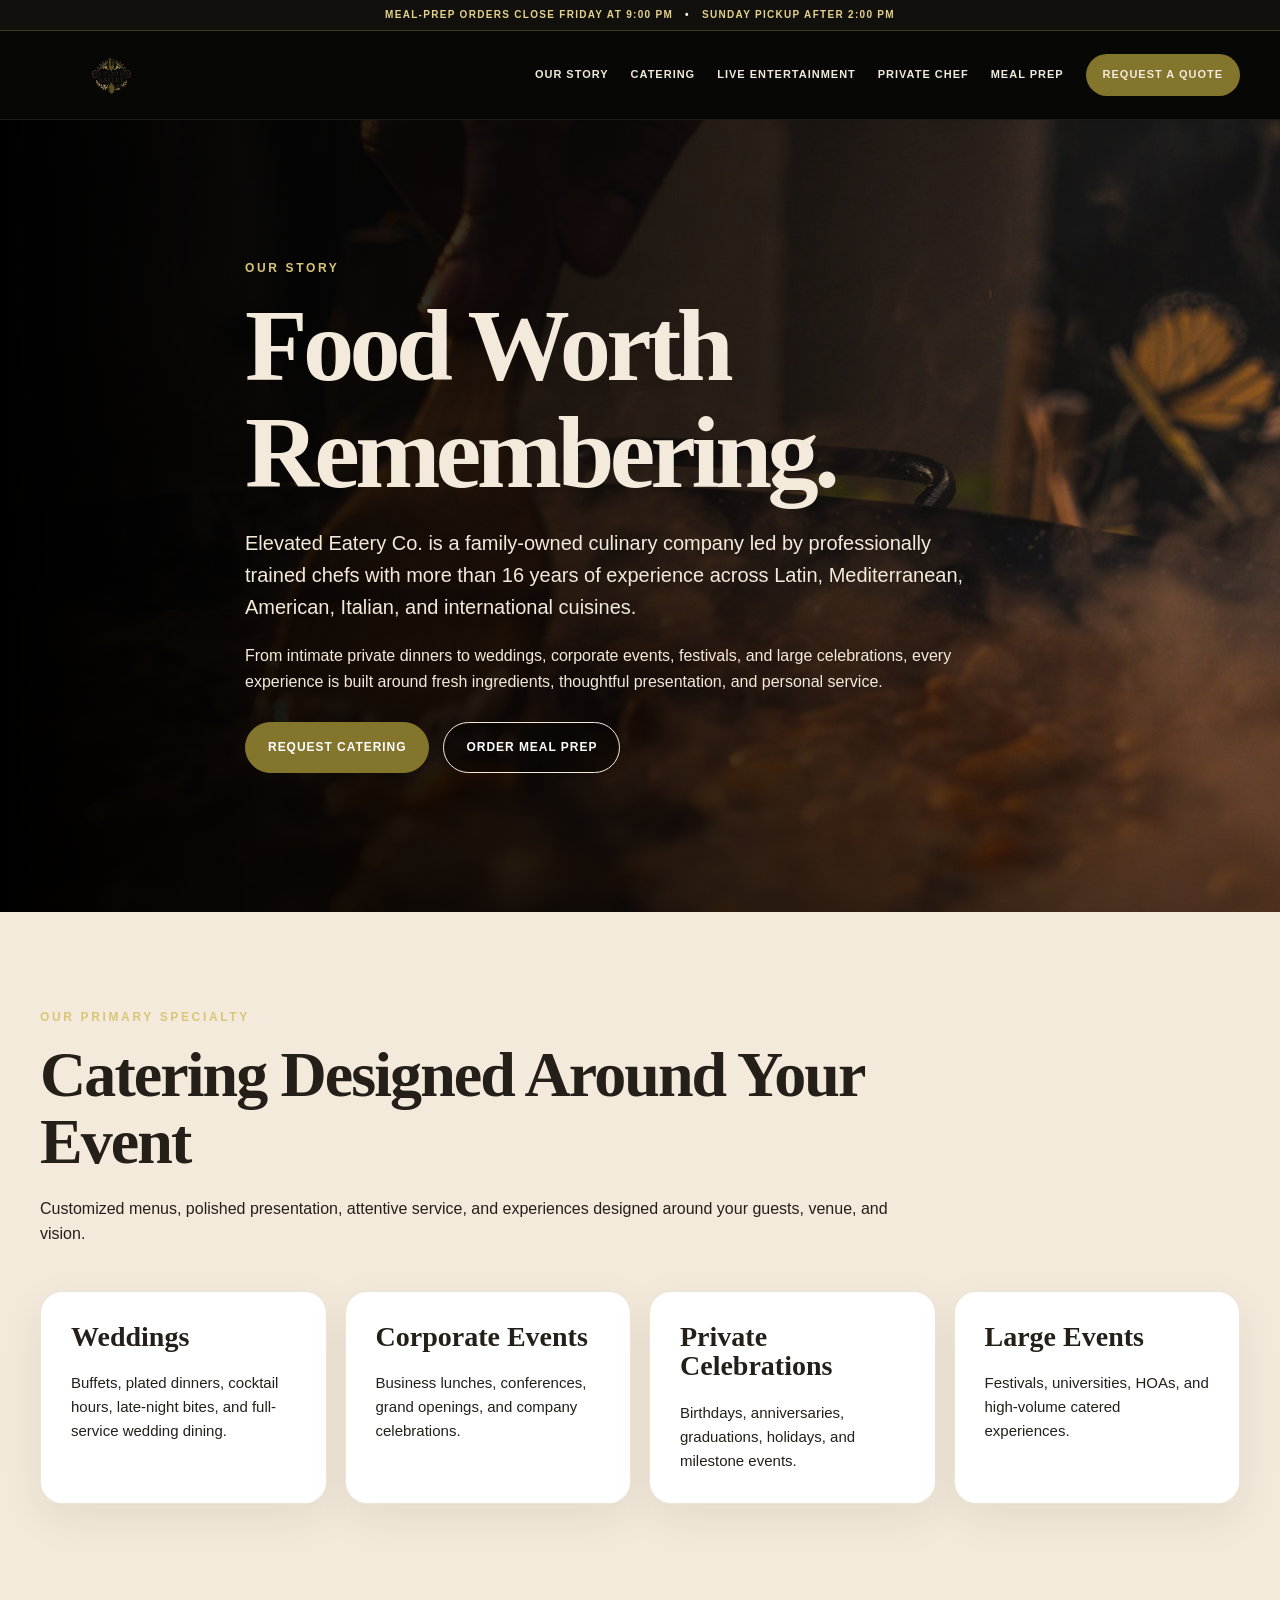
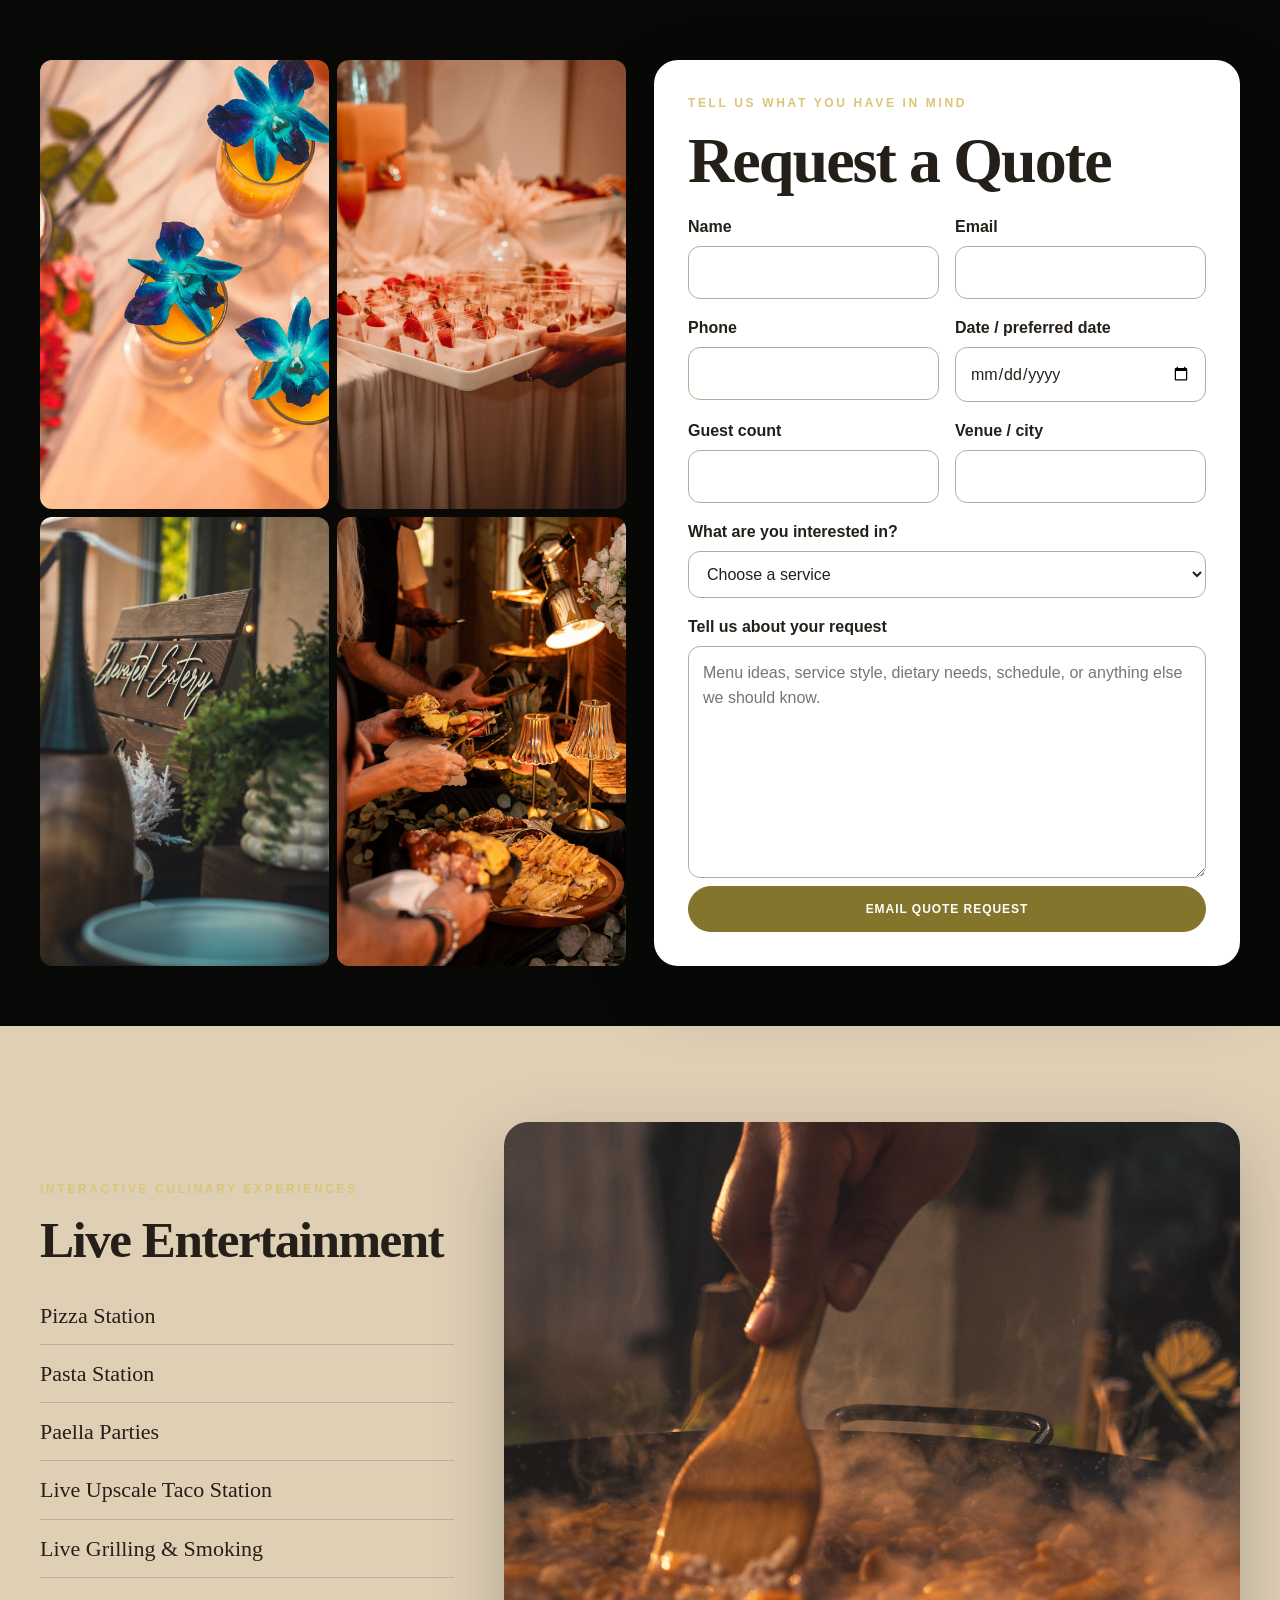
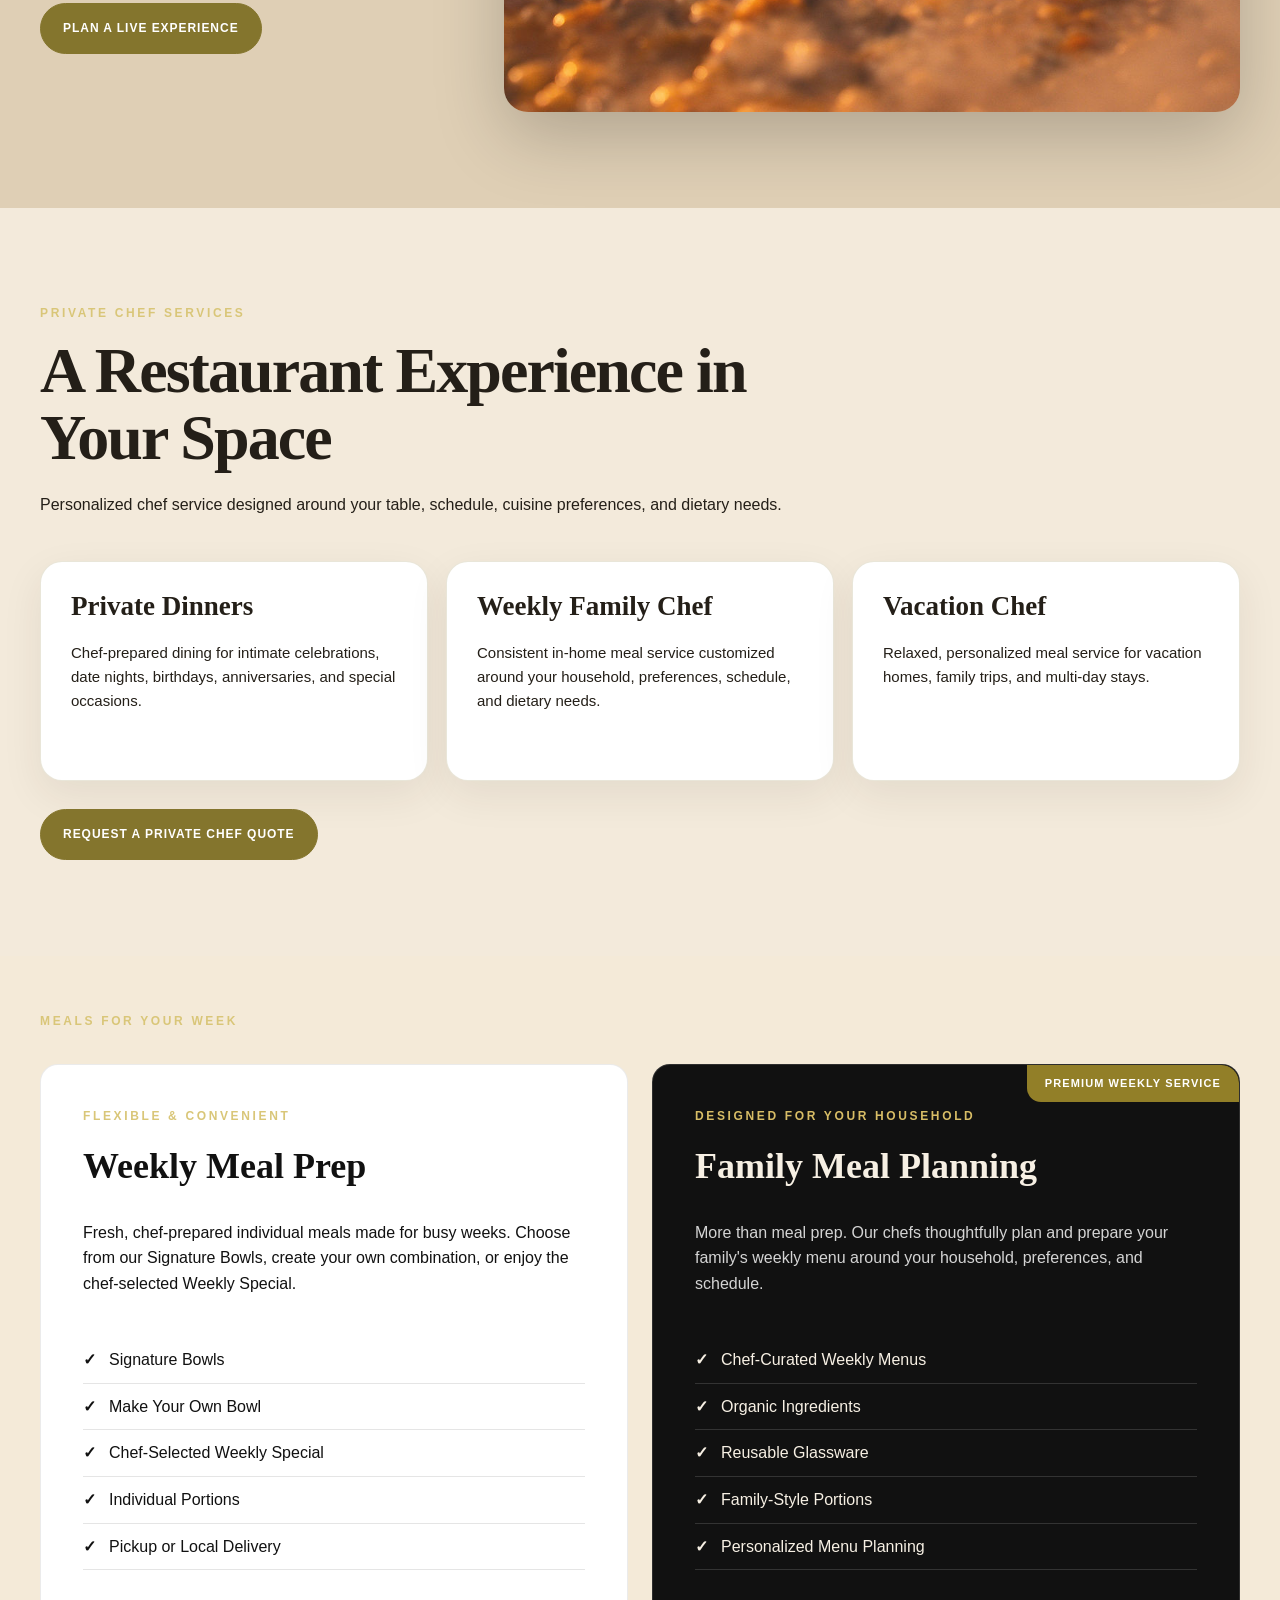
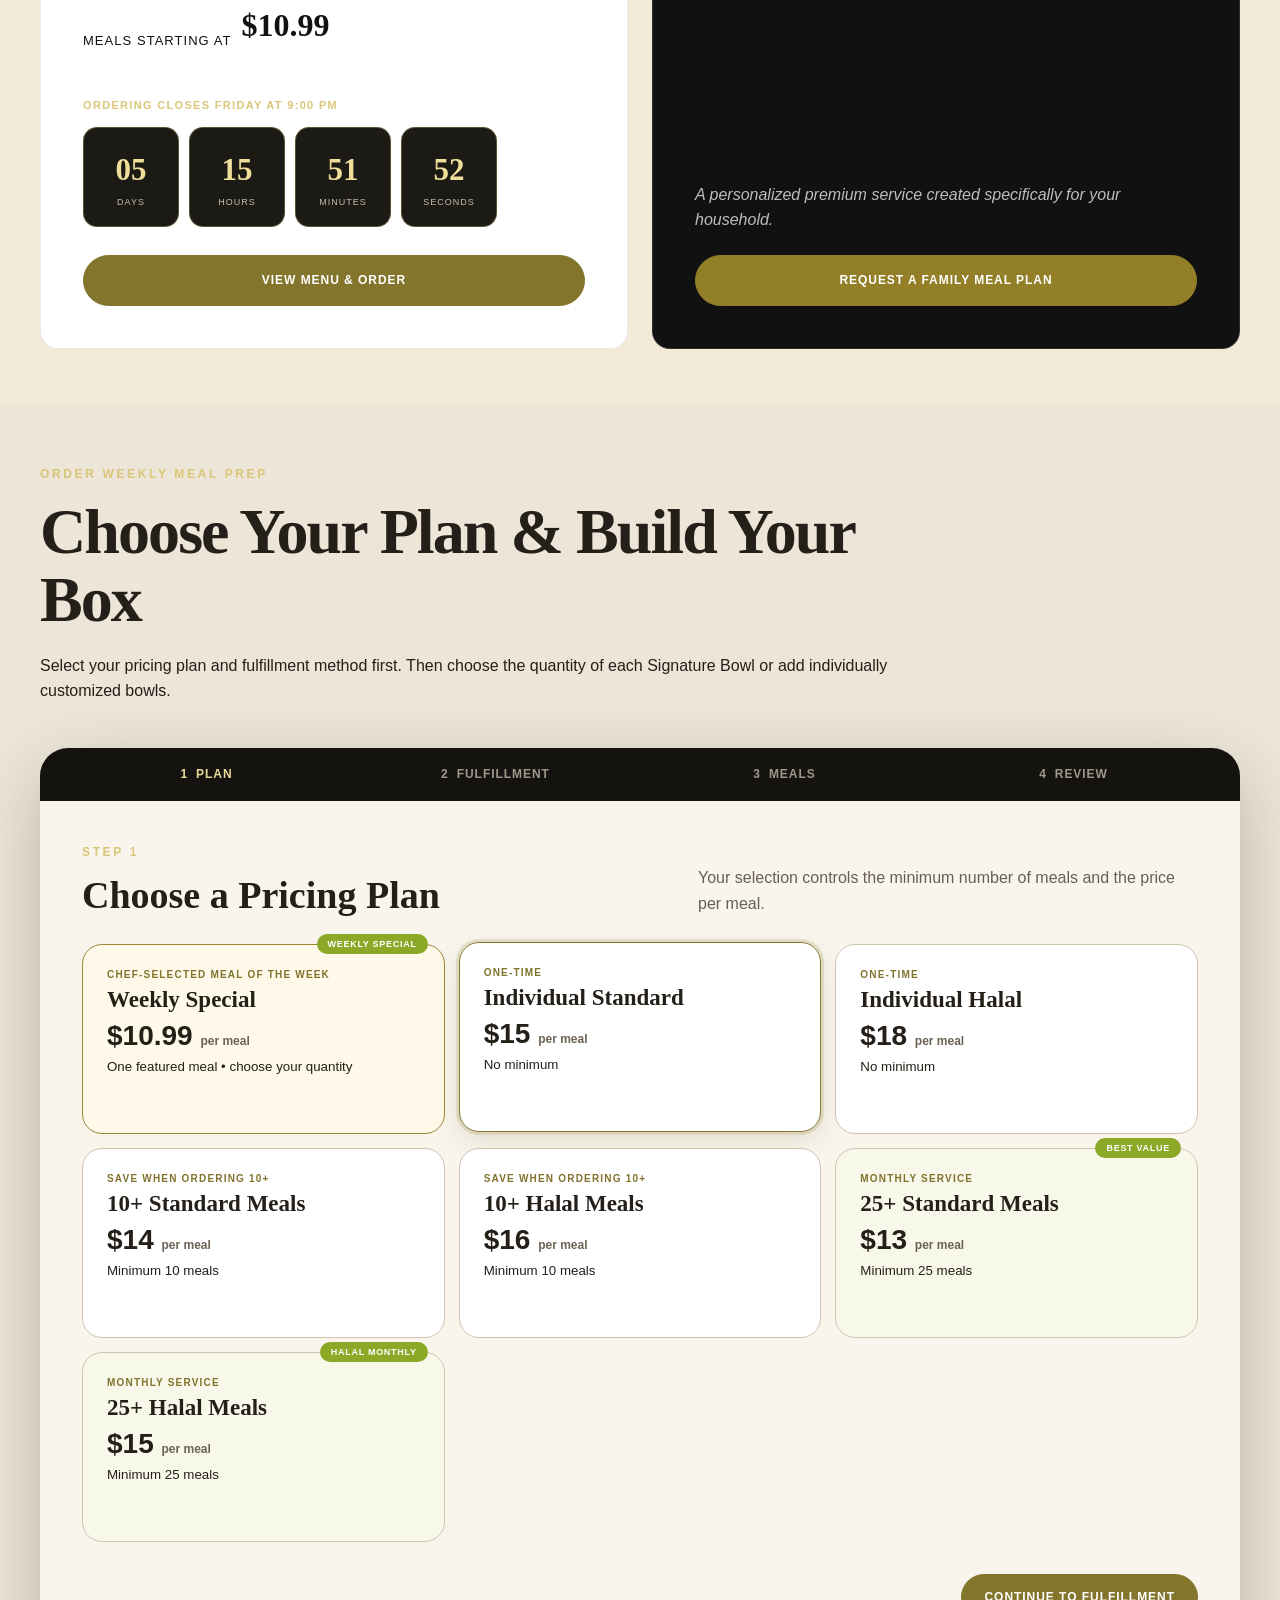
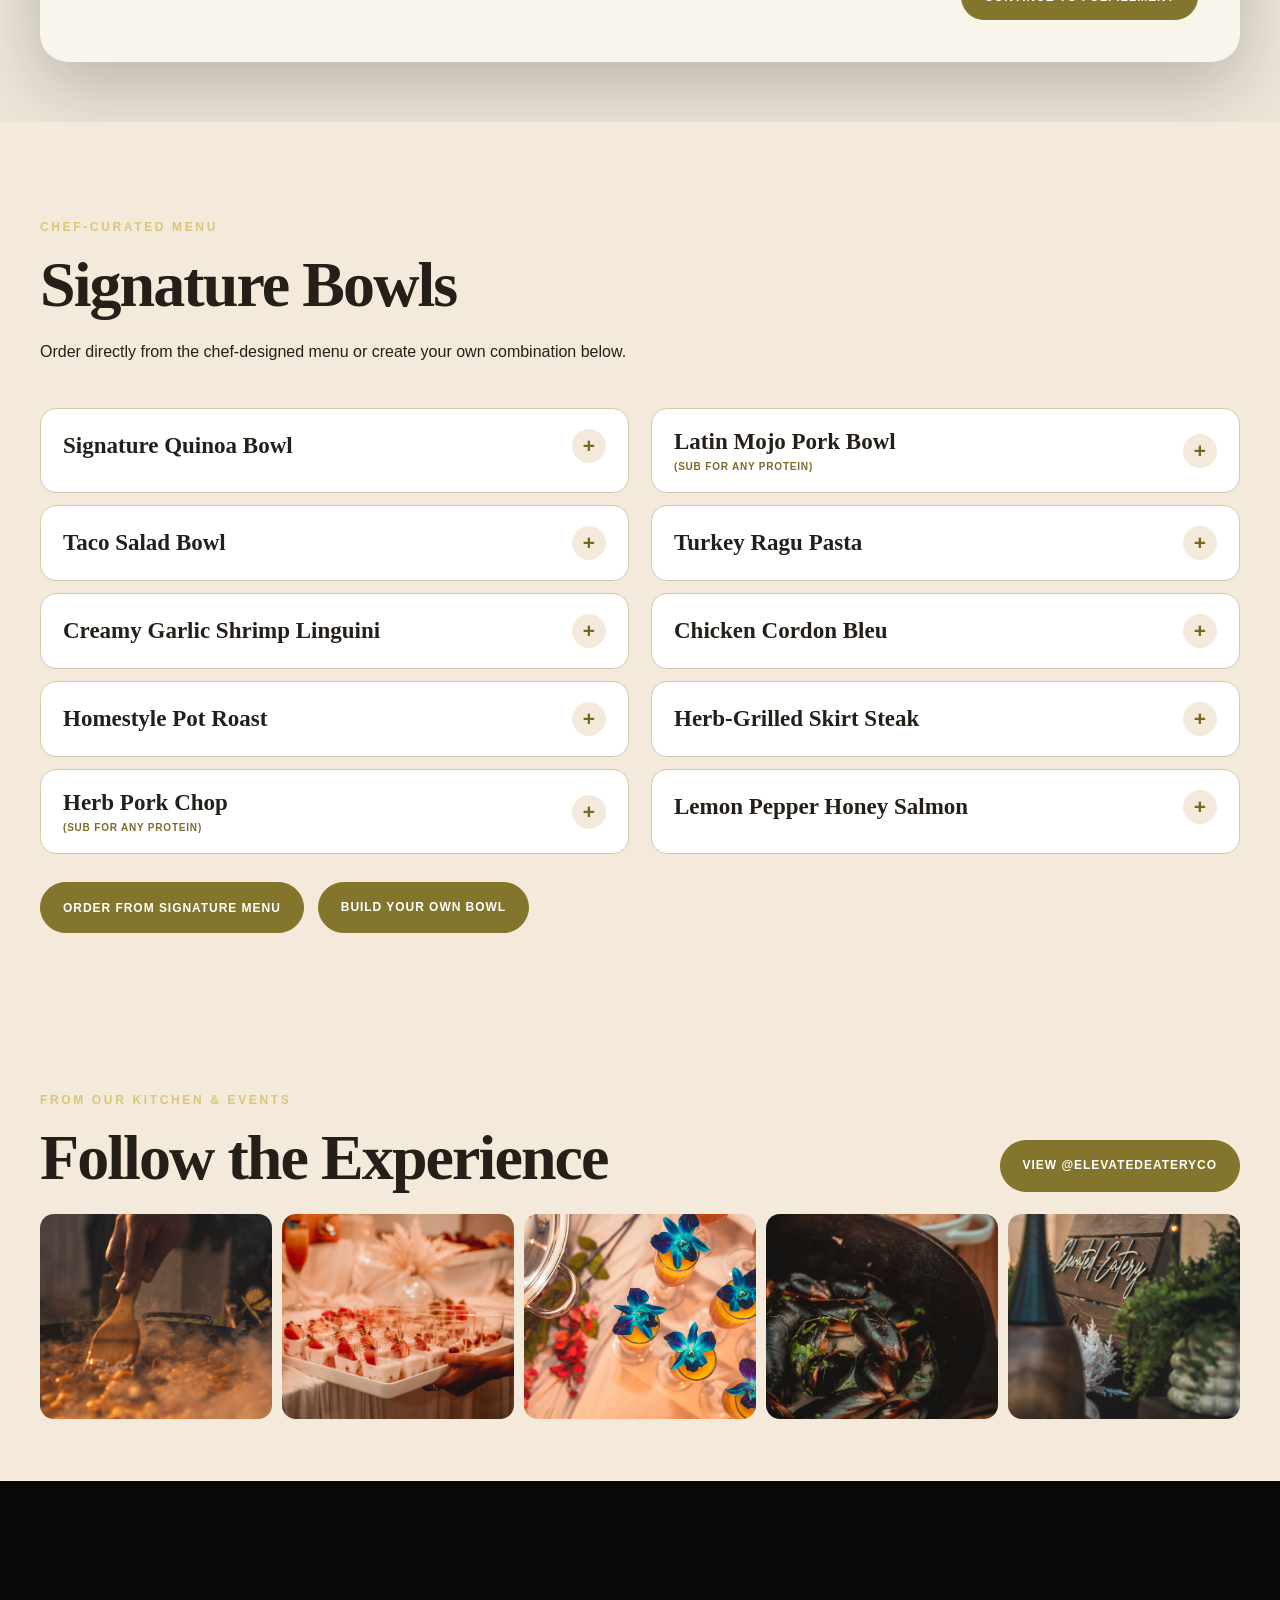
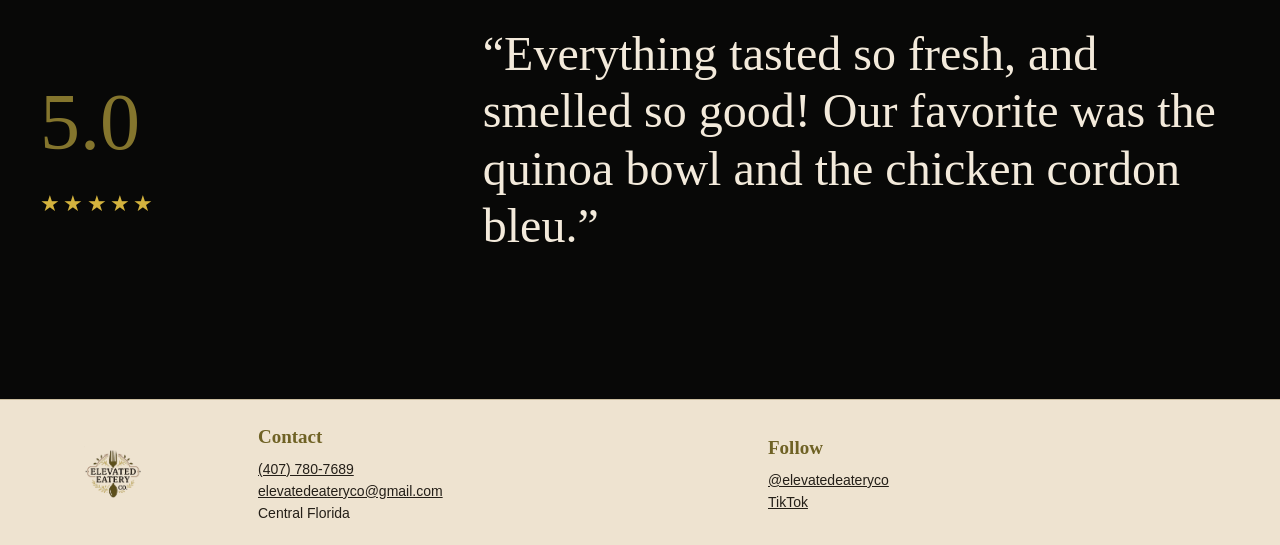
==== commit d7f12d24: "Update index.html" ====
--- a/index.html
+++ b/index.html
@@ -13,7 +13,7 @@
 <meta name="twitter:card" content="summary_large_image">
 <meta name="twitter:title" content="Elevated Eatery Co.">
 <meta name="twitter:description" content="Premium Catering & Private Chef Services in Central Florida.">
-<meta name="twitter:image" content="https://elevatedeateryco.com/assets/logo.png"><link rel="stylesheet" href="styles.css"><script src="config.js"></script>
+<meta name="twitter:image" content="https://elevatedeateryco.com/assets/logo.png"><link rel="stylesheet" href="styles.css?v=20260924-3"><script src="config.js"></script>
 
 <script type="application/ld+json">
 {
@@ -108,8 +108,6 @@
 
     <div class="section-heading meal-services-heading">
       <div class="kicker">Meals for your week</div>
-      <h2>Choose the Service That Fits Your Table</h2>
-      <p>From convenient individual meals to a fully curated weekly family menu, our chefs make eating well throughout the week effortless.</p>
     </div>
 
     <div class="meal-service-grid">
--- a/styles.css
+++ b/styles.css
@@ -926,59 +926,187 @@
 }
 
 /* =========================================
-   REQUEST A QUOTE - FOUR IMAGE GALLERY FIX
+   REQUEST A QUOTE + MEAL SERVICES
+   Consolidated layout rules
    ========================================= */
 
+/* Meal Prep vs Family Meal Planning */
+#meal-prep{
+  background:#f4ead8;
+  color:var(--ink);
+  padding:56px 0;
+  min-height:0;
+  height:auto;
+}
+
+#meal-prep .container{
+  display:block;
+  min-height:0;
+}
+
+#meal-prep .meal-services-heading{
+  max-width:760px;
+  margin:0 0 32px;
+  padding:0;
+  color:var(--ink);
+}
+
+#meal-prep .meal-services-heading h2,
+#meal-prep .meal-services-heading p{
+  color:var(--ink);
+}
+
+#meal-prep .meal-services-heading h2{
+  margin-bottom:14px;
+}
+
+#meal-prep .meal-service-grid{
+  display:grid;
+  grid-template-columns:repeat(2,minmax(0,1fr));
+  gap:24px;
+  align-items:stretch;
+  margin:0;
+  padding:0;
+}
+
+#meal-prep .meal-service-card{
+  height:100%;
+  margin:0;
+}
+
+#meal-prep .meal-service-card .button{
+  width:100%;
+  box-sizing:border-box;
+  text-align:center;
+}
+
+/* Meal-prep ordering section rhythm */
+#order-meal-prep{
+  padding-top:60px;
+  padding-bottom:60px;
+}
+
+/* Request a Quote: four-photo gallery + form */
+#catering-form-wrap{
+  padding-top:60px;
+  padding-bottom:60px;
+}
+
 #catering-form-wrap .aligned-inquiry{
-  grid-template-columns:1fr 1fr;
-  gap:34px;
+  display:grid;
+  grid-template-columns:minmax(0,1fr) minmax(0,1fr);
+  gap:28px;
   align-items:stretch;
 }
 
 #catering-form-wrap .inquiry-visual{
   display:grid;
-  grid-template-columns:1fr 1fr;
-  grid-template-rows:1fr 1fr;
+  grid-template-columns:repeat(2,minmax(0,1fr));
+  grid-template-rows:repeat(2,minmax(0,1fr));
   gap:8px;
-  min-height:620px;
-}
-
-#catering-form-wrap .inquiry-visual img,
-#catering-form-wrap .inquiry-visual .hero-catering{
   width:100%;
   height:100%;
   min-height:0;
+}
+
+#catering-form-wrap .inquiry-visual img,
+#catering-form-wrap .inquiry-visual .hero-catering{
+  display:block;
+  width:100%;
+  height:100%;
+  min-width:0;
+  min-height:0;
   object-fit:cover;
+  border-radius:12px;
   grid-column:auto;
   grid-row:auto;
-  border-radius:14px;
 }
 
 #catering-form-wrap .contact-card{
   width:100%;
+  max-width:none;
   min-width:0;
-}
-
+  height:100%;
+  box-sizing:border-box;
+}
+
+/* Tablet */
 @media(max-width:960px){
+  #meal-prep,
+  #order-meal-prep,
+  #catering-form-wrap{
+    padding-top:45px;
+    padding-bottom:45px;
+  }
+
   #catering-form-wrap .aligned-inquiry{
     grid-template-columns:1fr;
-  }
-
-  #catering-form-wrap .inquiry-visual{
-    min-height:600px;
-  }
-}
-
-@media(max-width:620px){
+    gap:24px;
+  }
+
   #catering-form-wrap .inquiry-visual{
     grid-template-columns:1fr 1fr;
-    grid-template-rows:220px 220px;
-    min-height:auto;
+    grid-template-rows:240px 240px;
+    height:auto;
+  }
+
+  #catering-form-wrap .contact-card{
+    height:auto;
+  }
+}
+
+/* Phones */
+@media(max-width:620px){
+  #meal-prep,
+  #order-meal-prep,
+  #catering-form-wrap{
+    padding-top:36px;
+    padding-bottom:36px;
+  }
+
+  #meal-prep .meal-services-heading{
+    margin-bottom:24px;
+  }
+
+  #meal-prep .meal-service-grid{
+    grid-template-columns:1fr;
+    gap:18px;
+  }
+
+  #meal-prep .meal-service-card{
+    min-height:0;
+    height:auto;
+  }
+
+  #meal-prep .meal-service-content{
+    padding:28px 22px;
+  }
+
+  #catering-form-wrap .aligned-inquiry{
+    gap:18px;
+  }
+
+  #catering-form-wrap .inquiry-visual{
+    grid-template-columns:1fr 1fr;
+    grid-template-rows:180px 180px;
     gap:6px;
   }
 
-  #catering-form-wrap .inquiry-visual img,
-  #catering-form-wrap .inquiry-visual .hero-catering{
-    height:100%;
-  }
-}
+  #catering-form-wrap .contact-card{
+    width:100%;
+    padding:26px 20px;
+  }
+
+  #catering-form-wrap .form-grid{
+    grid-template-columns:1fr;
+  }
+
+  #catering-form-wrap input,
+  #catering-form-wrap select,
+  #catering-form-wrap textarea,
+  #catering-form-wrap button{
+    width:100%;
+    max-width:100%;
+    box-sizing:border-box;
+  }
+}
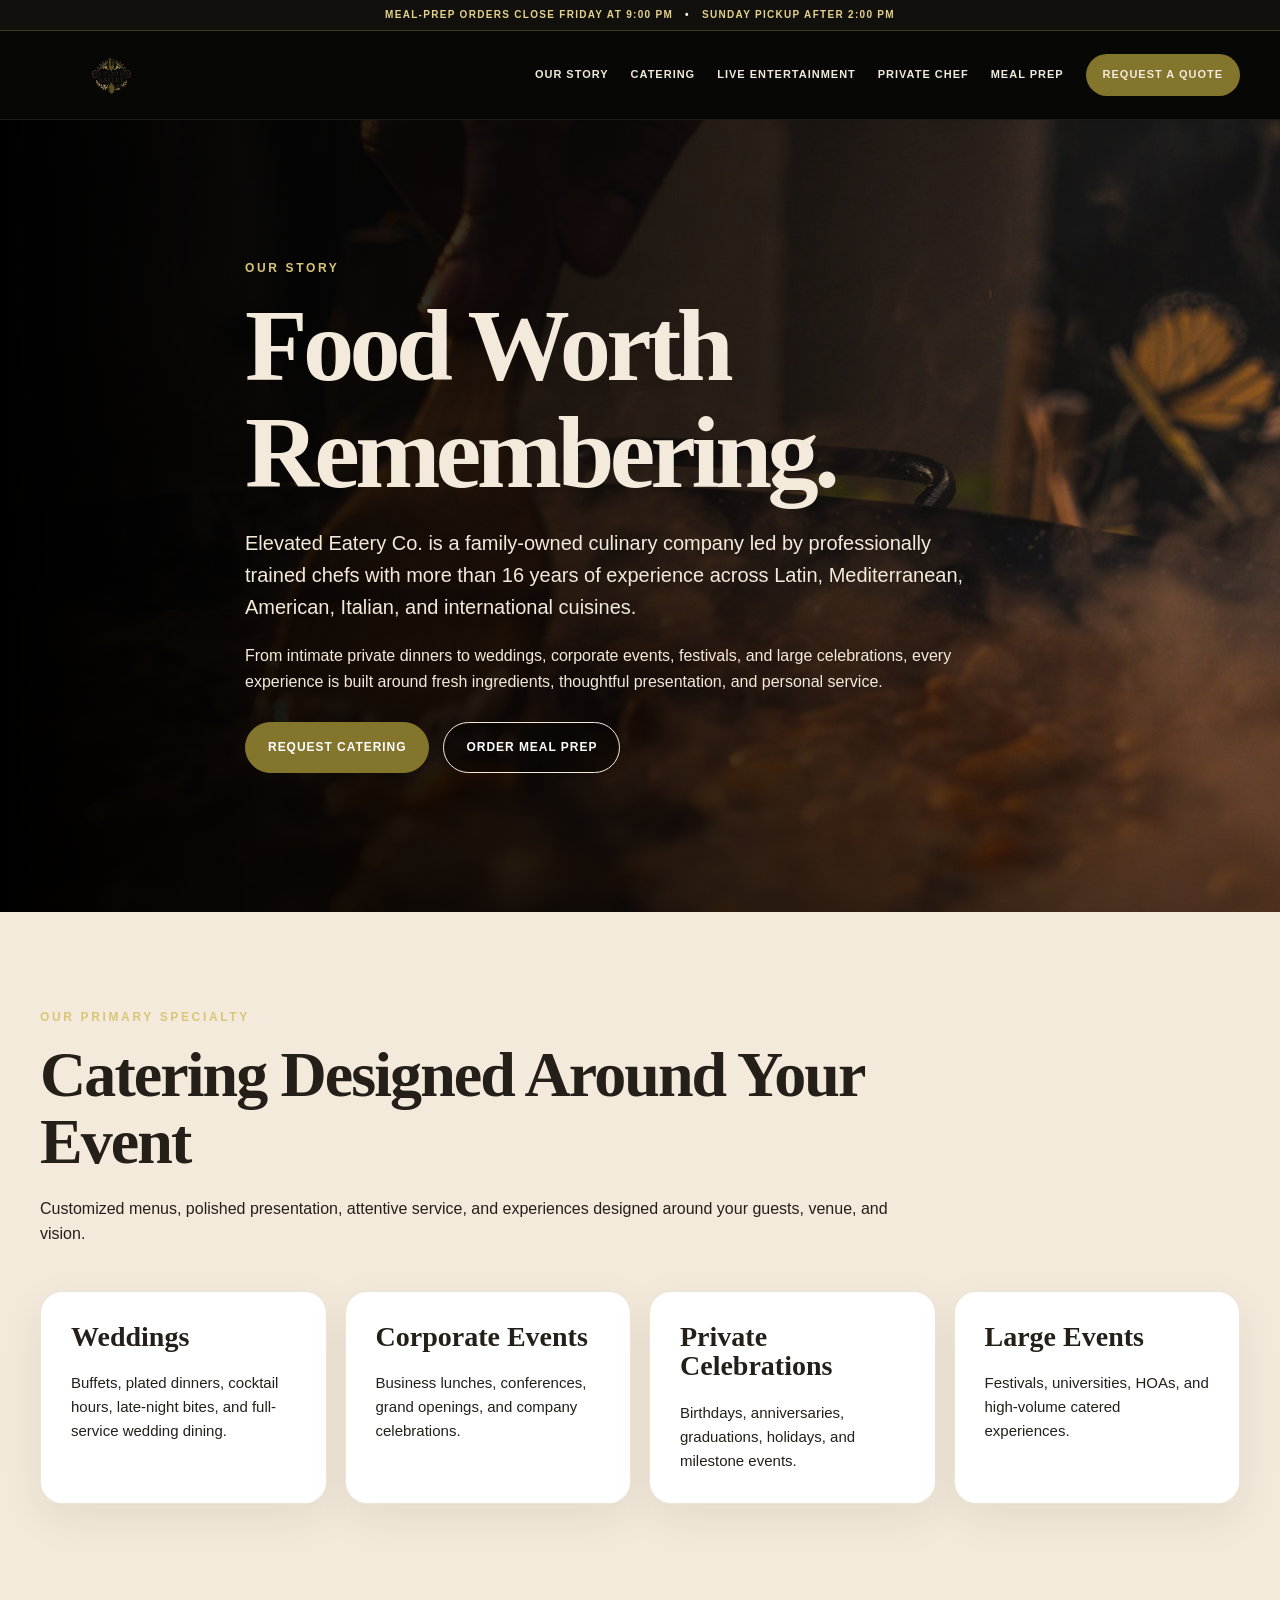
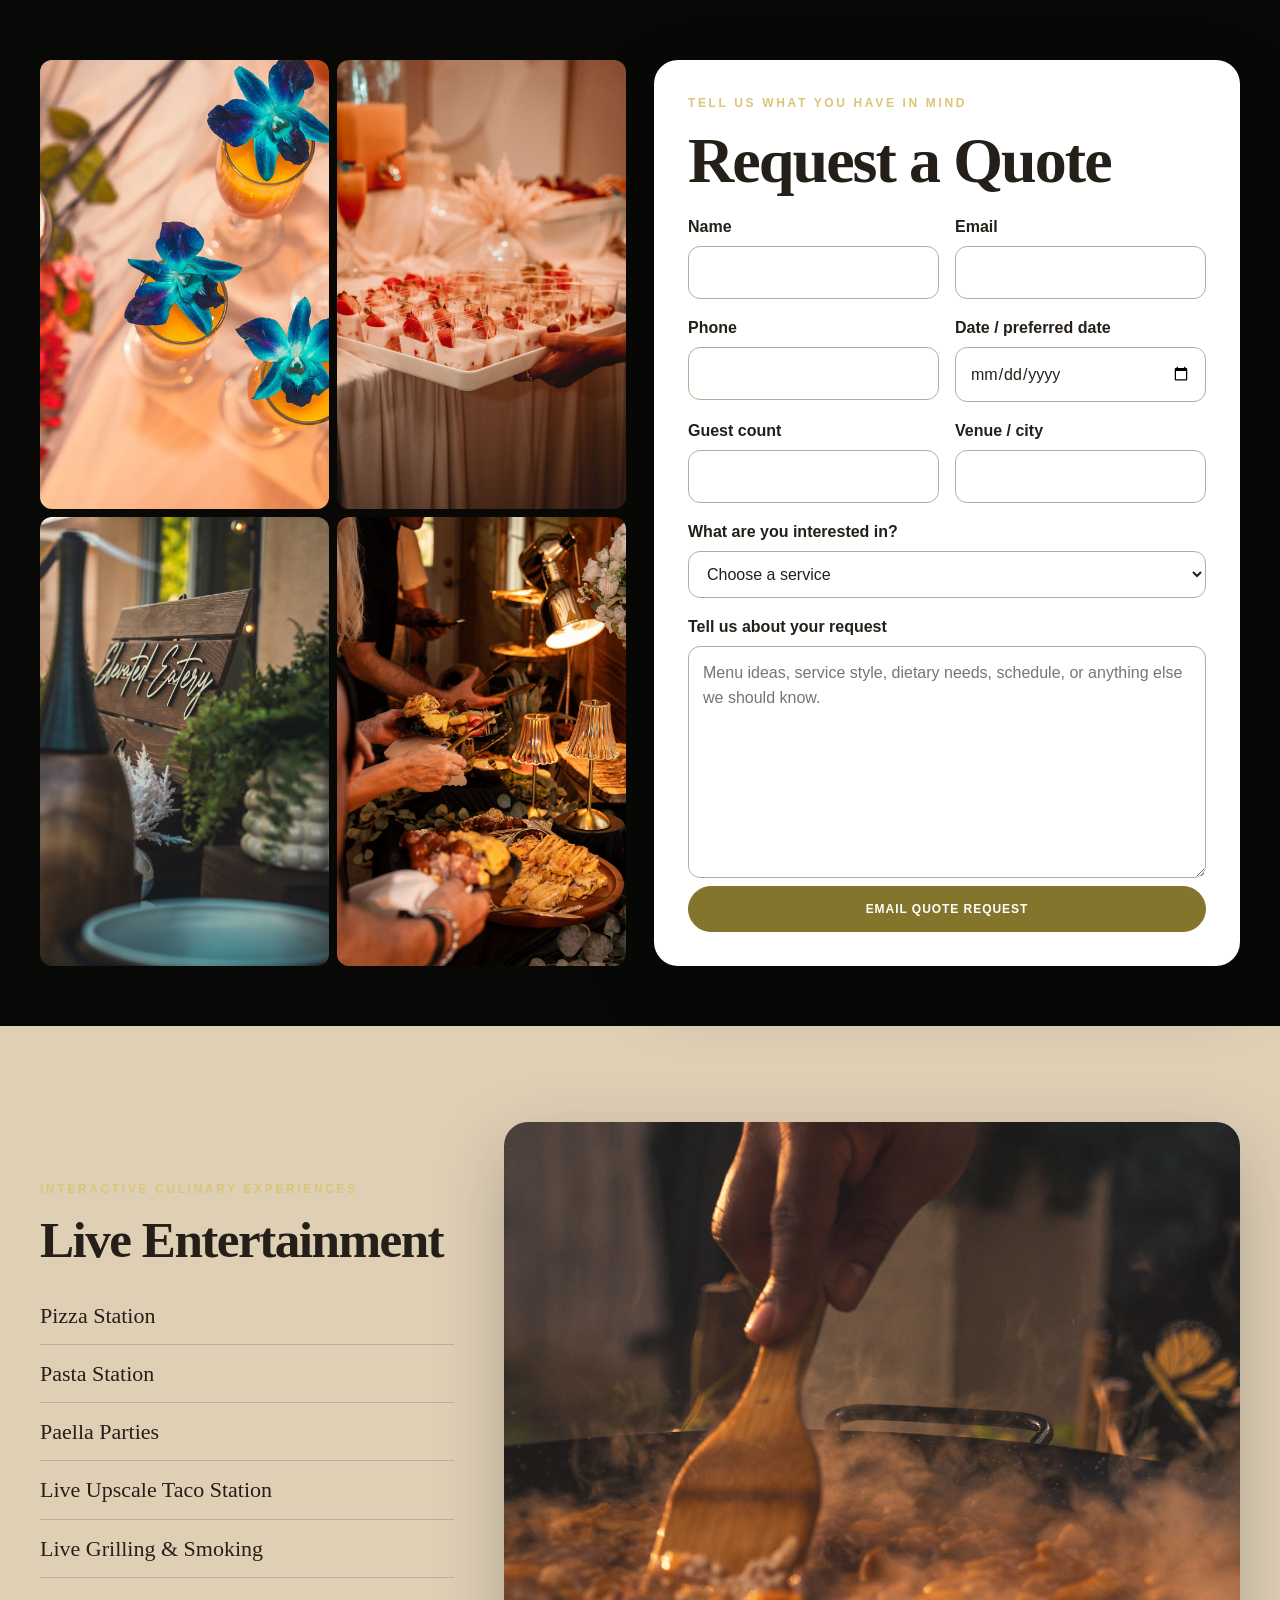
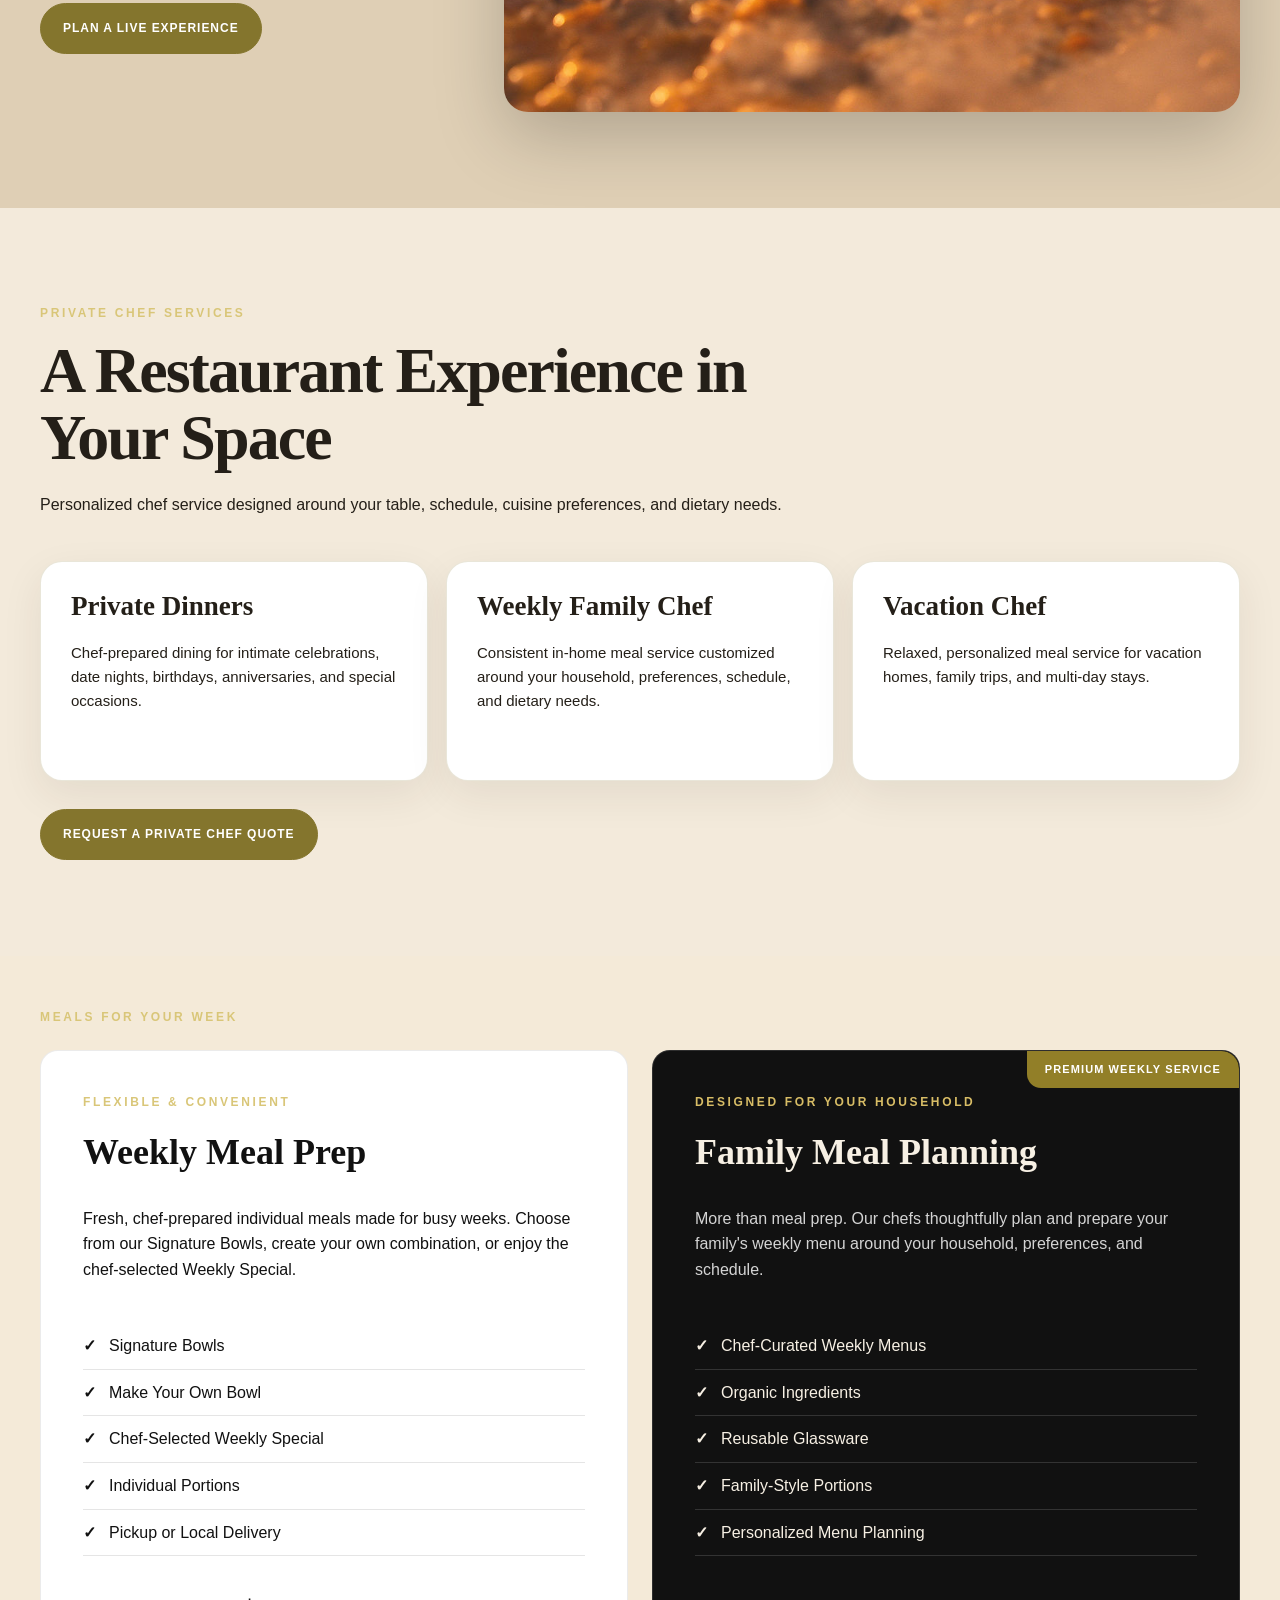
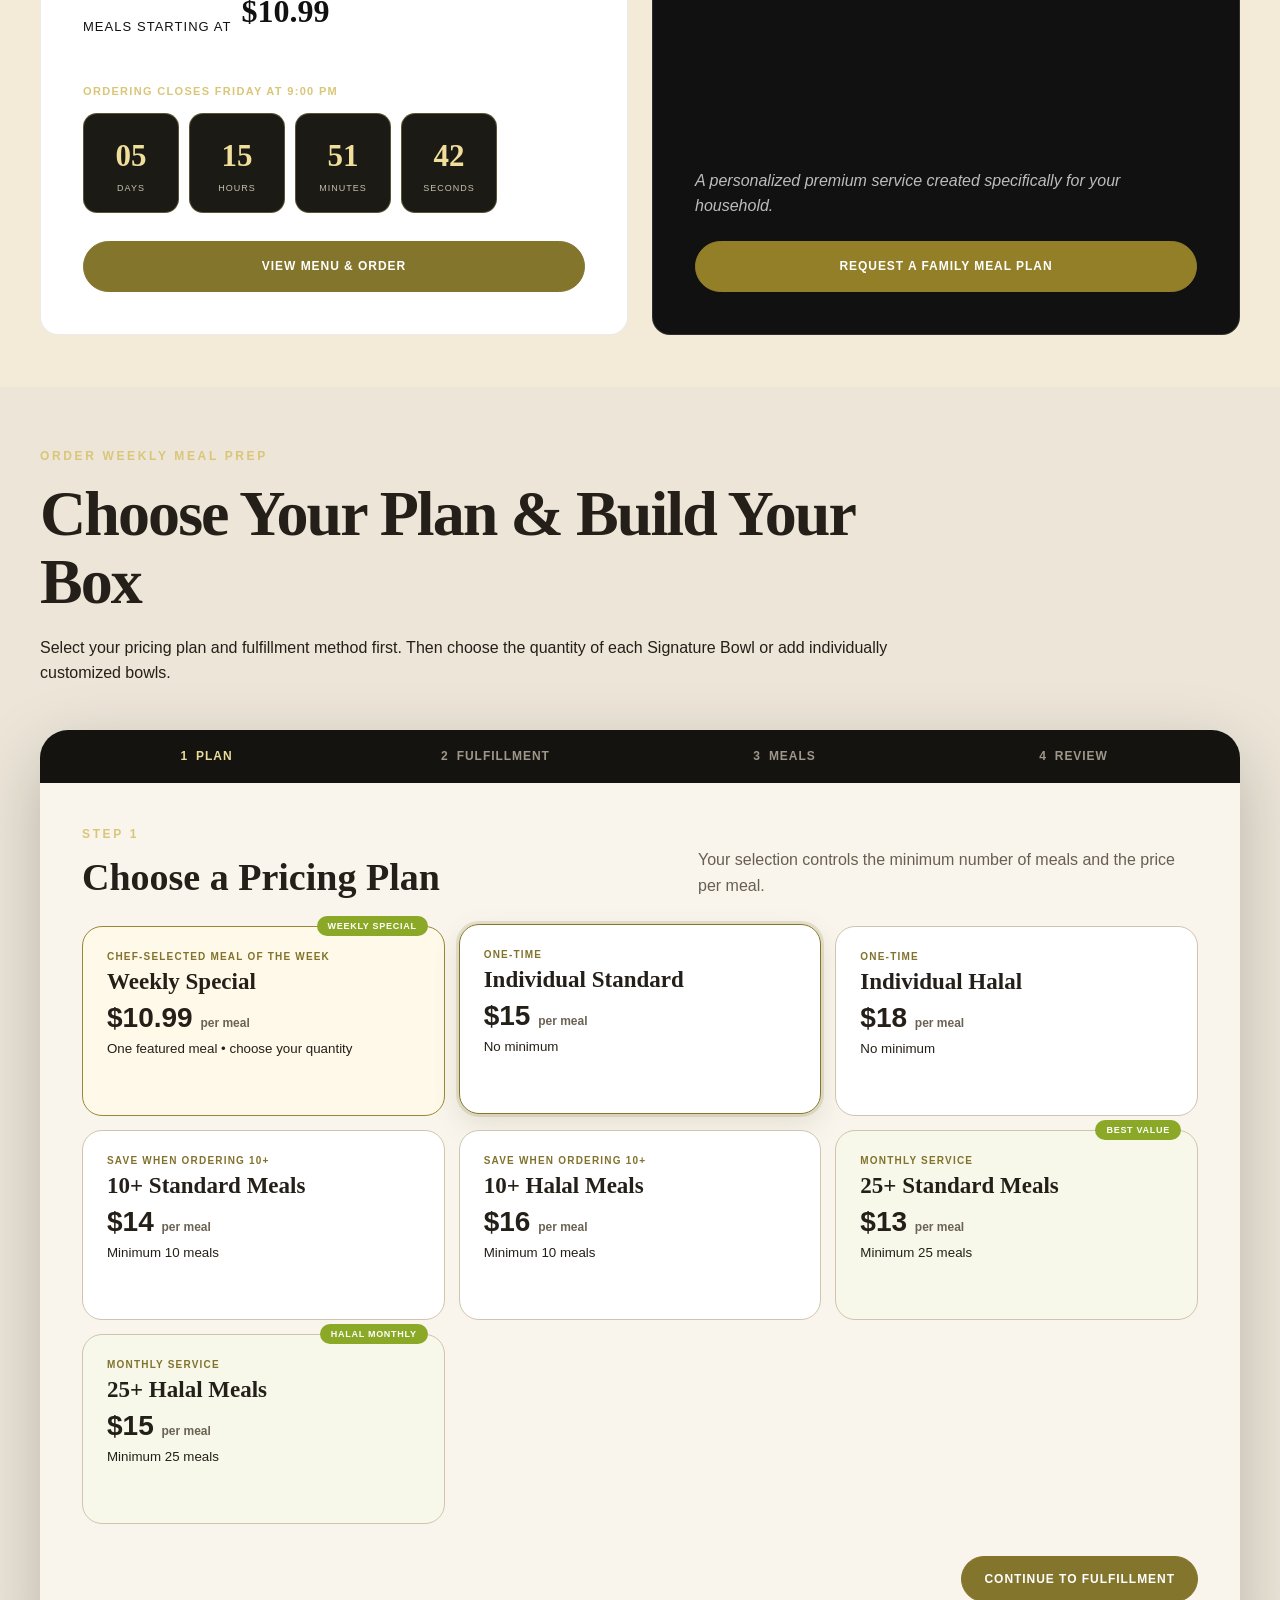
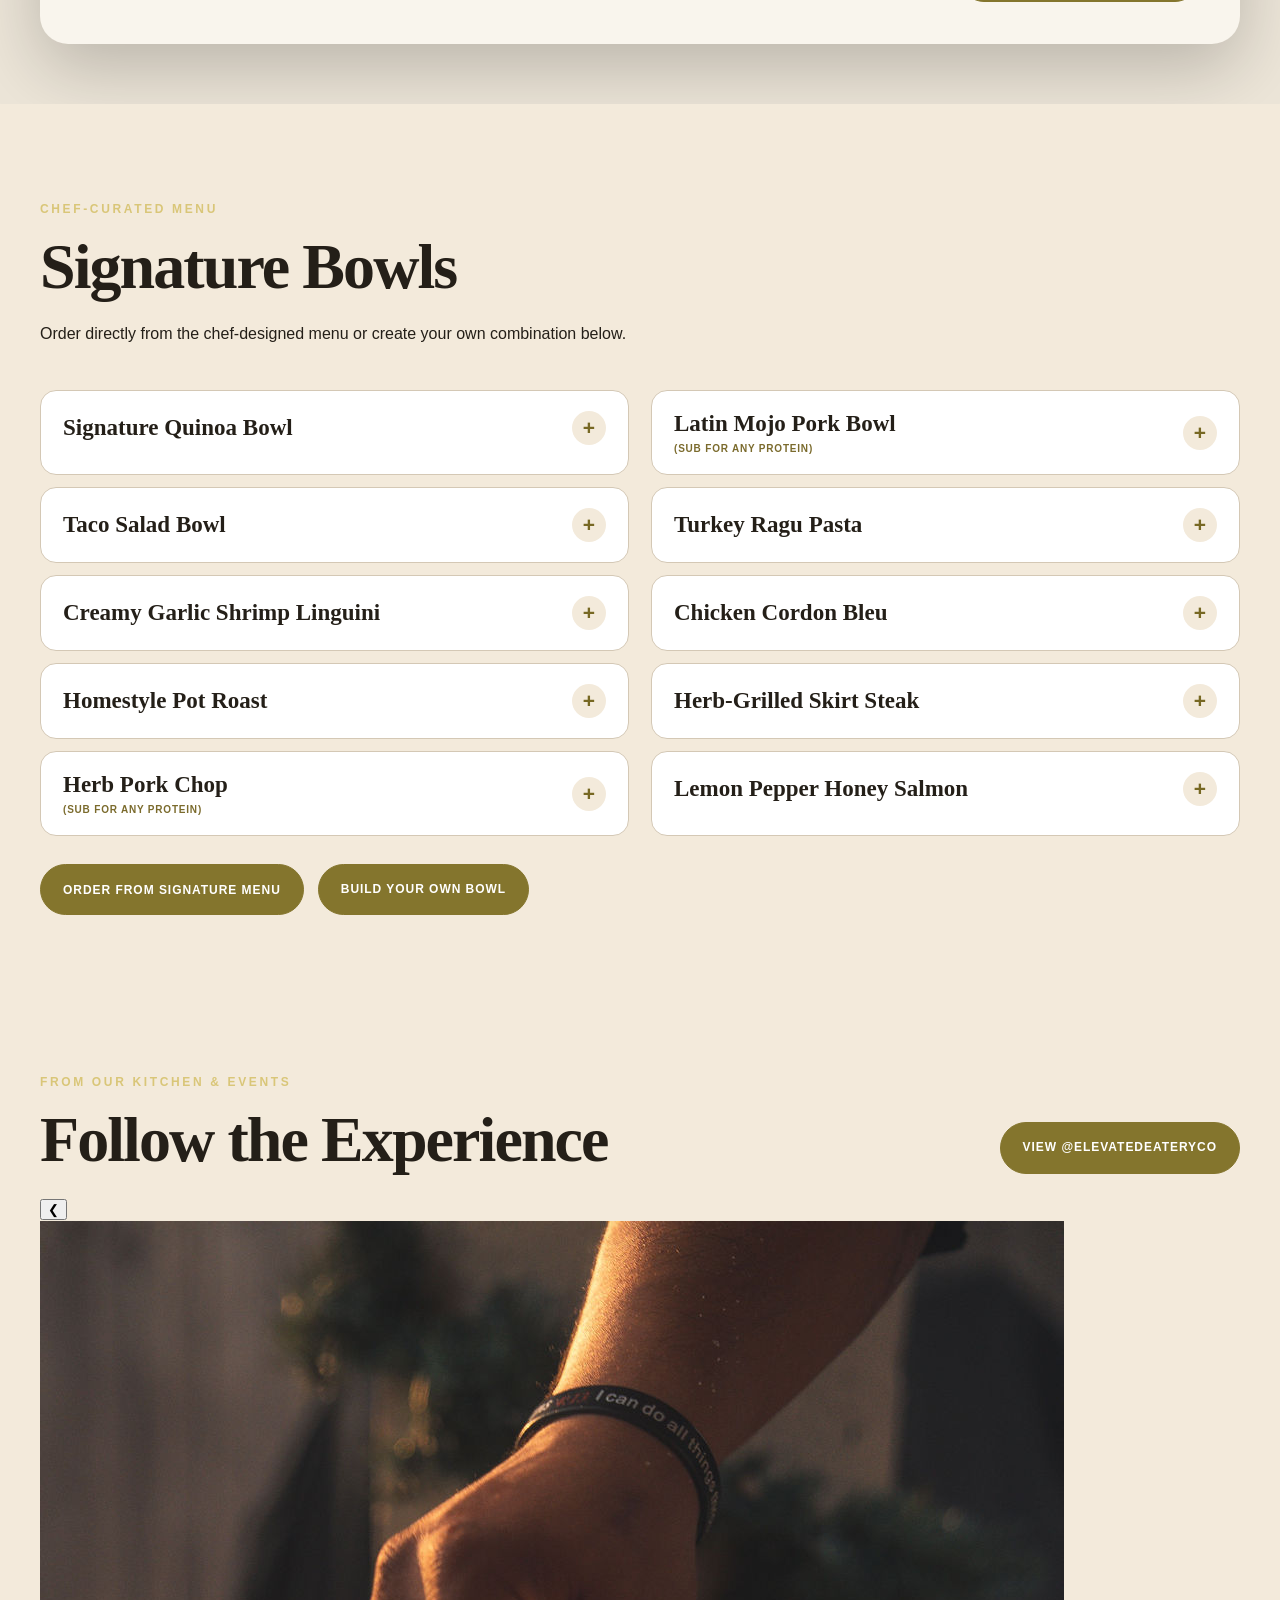
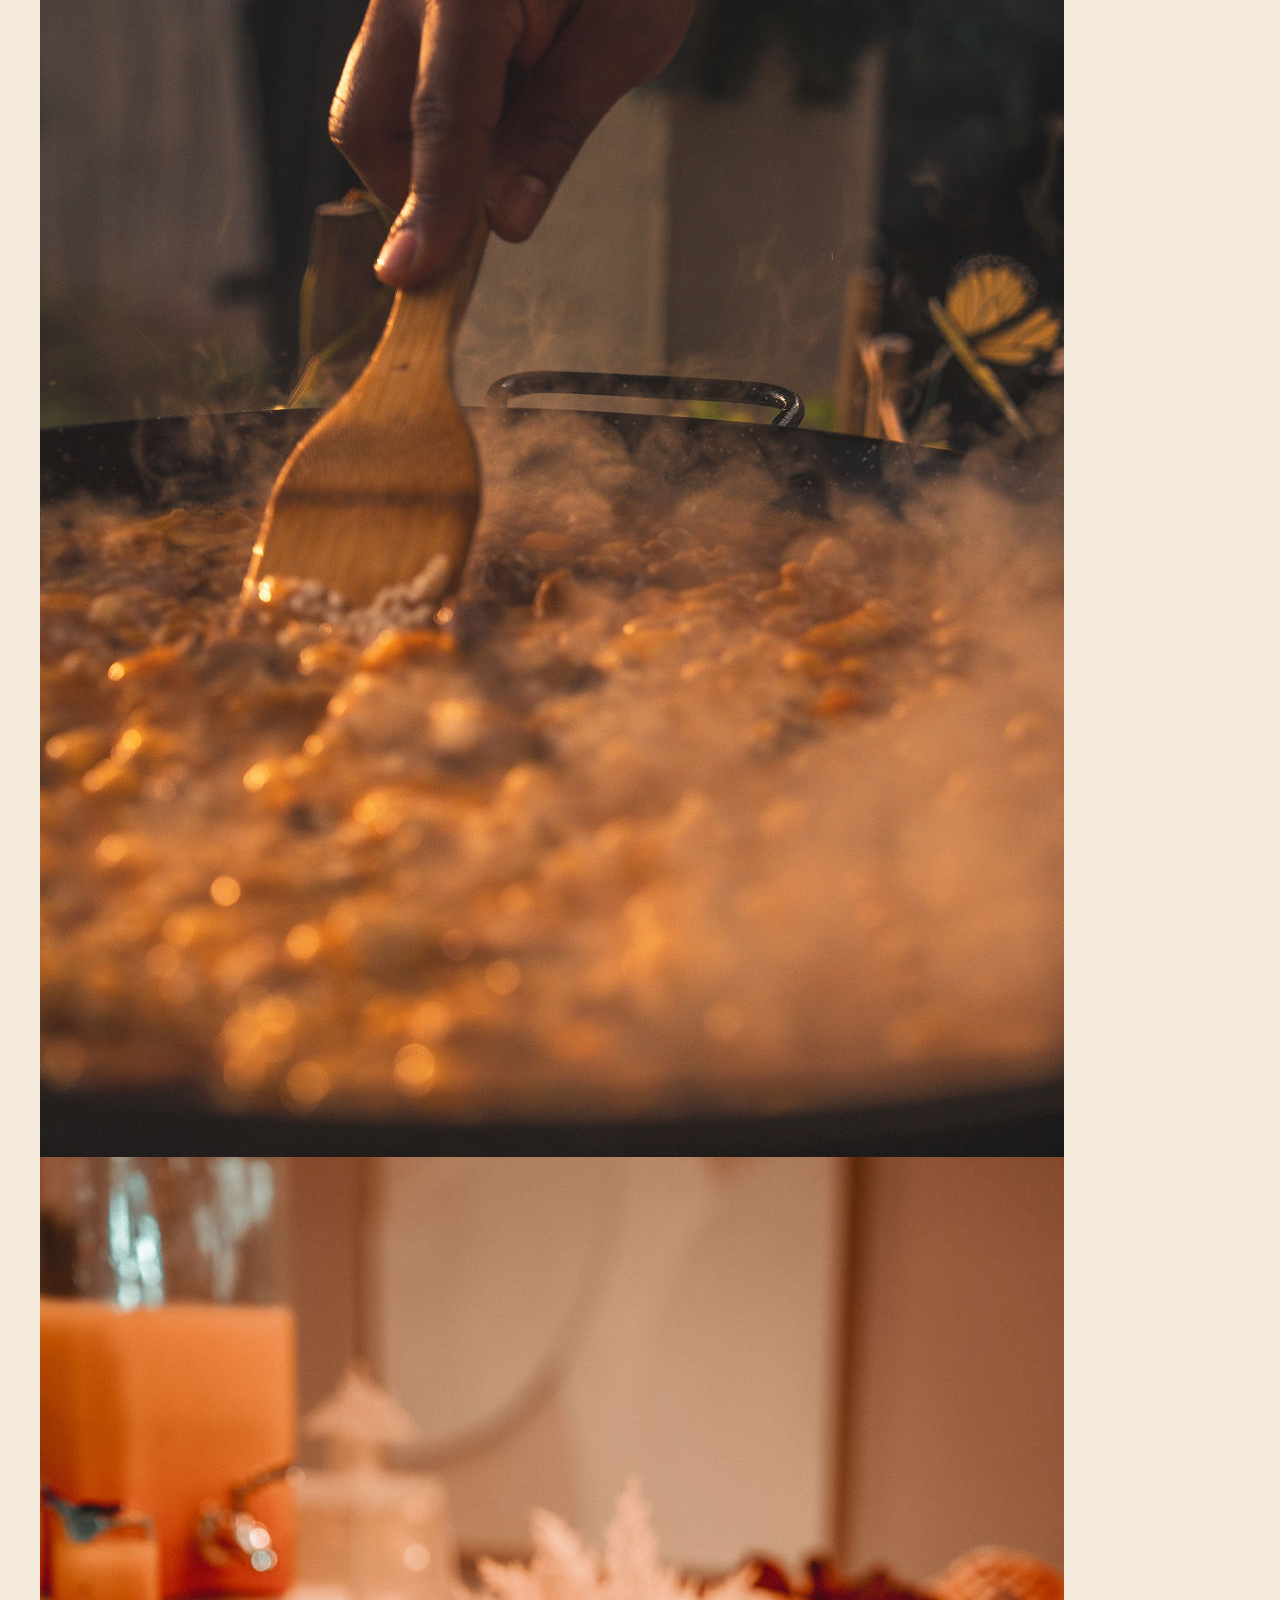
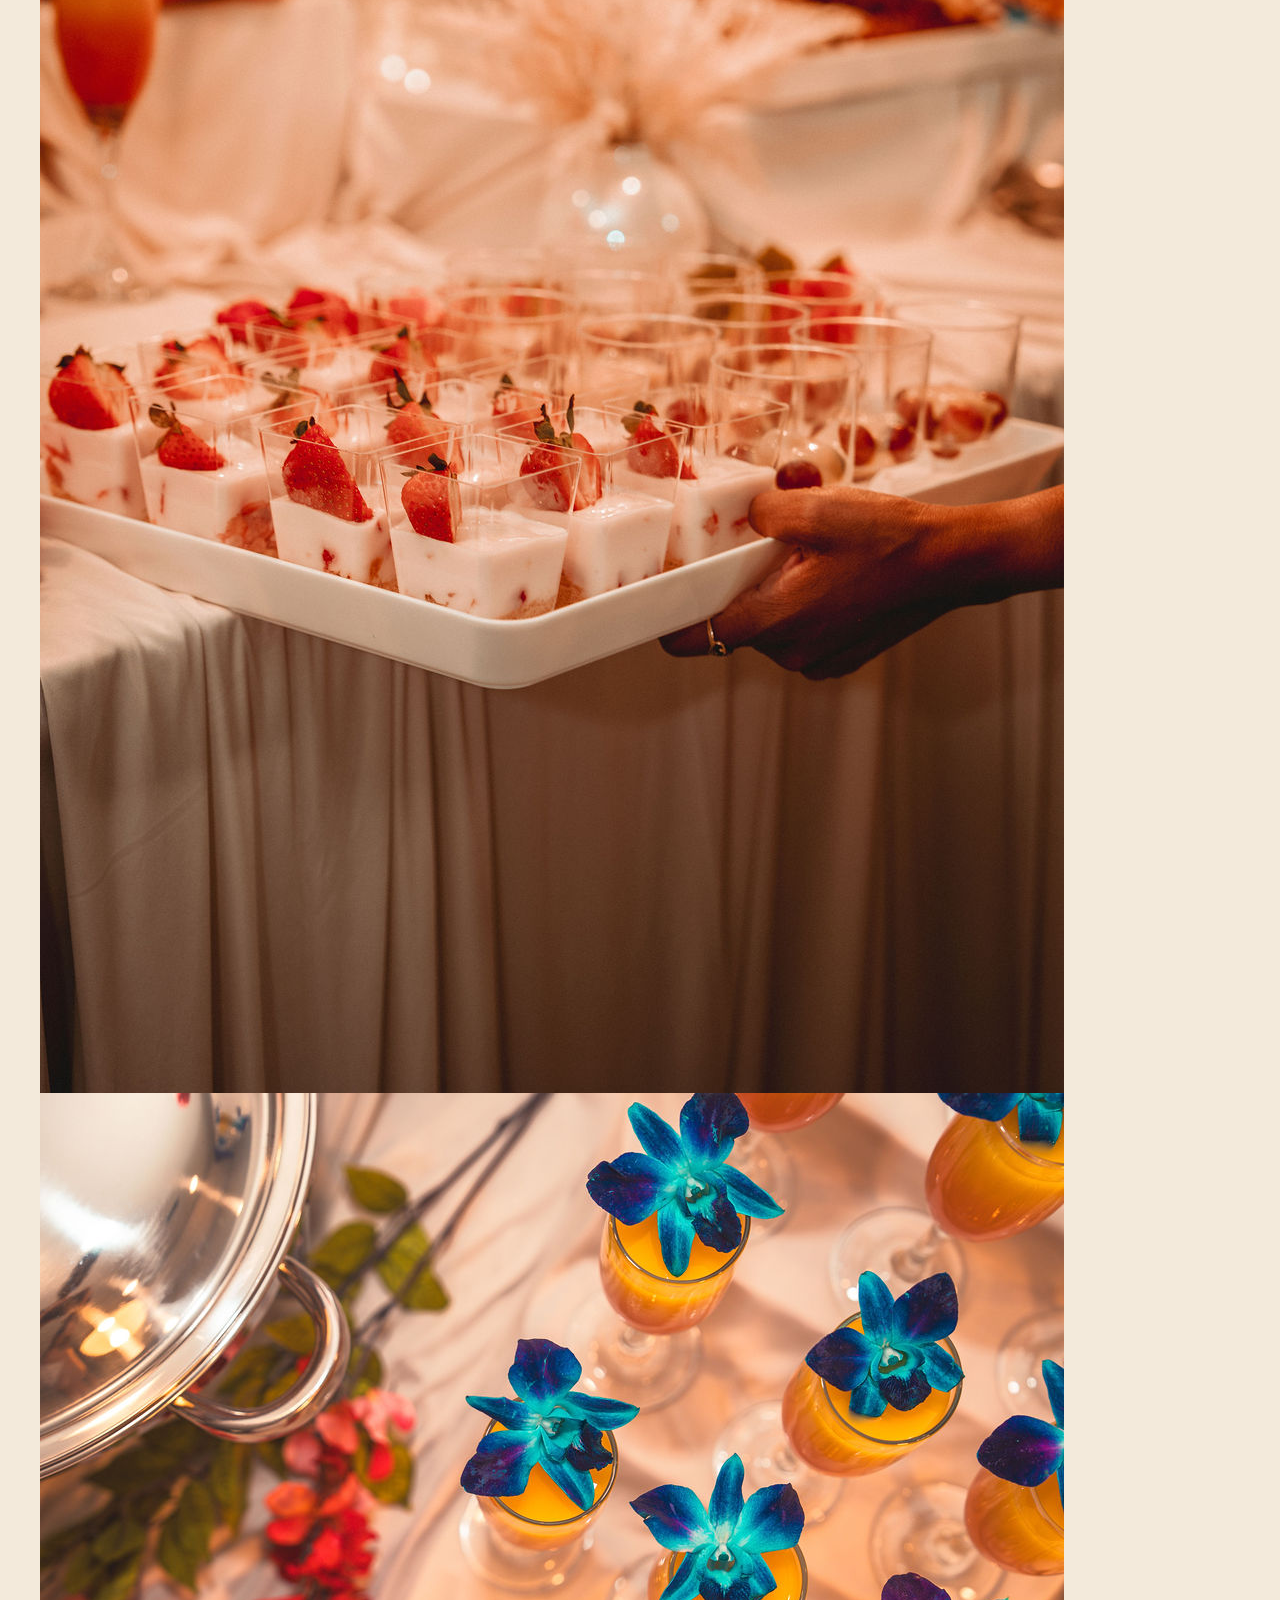
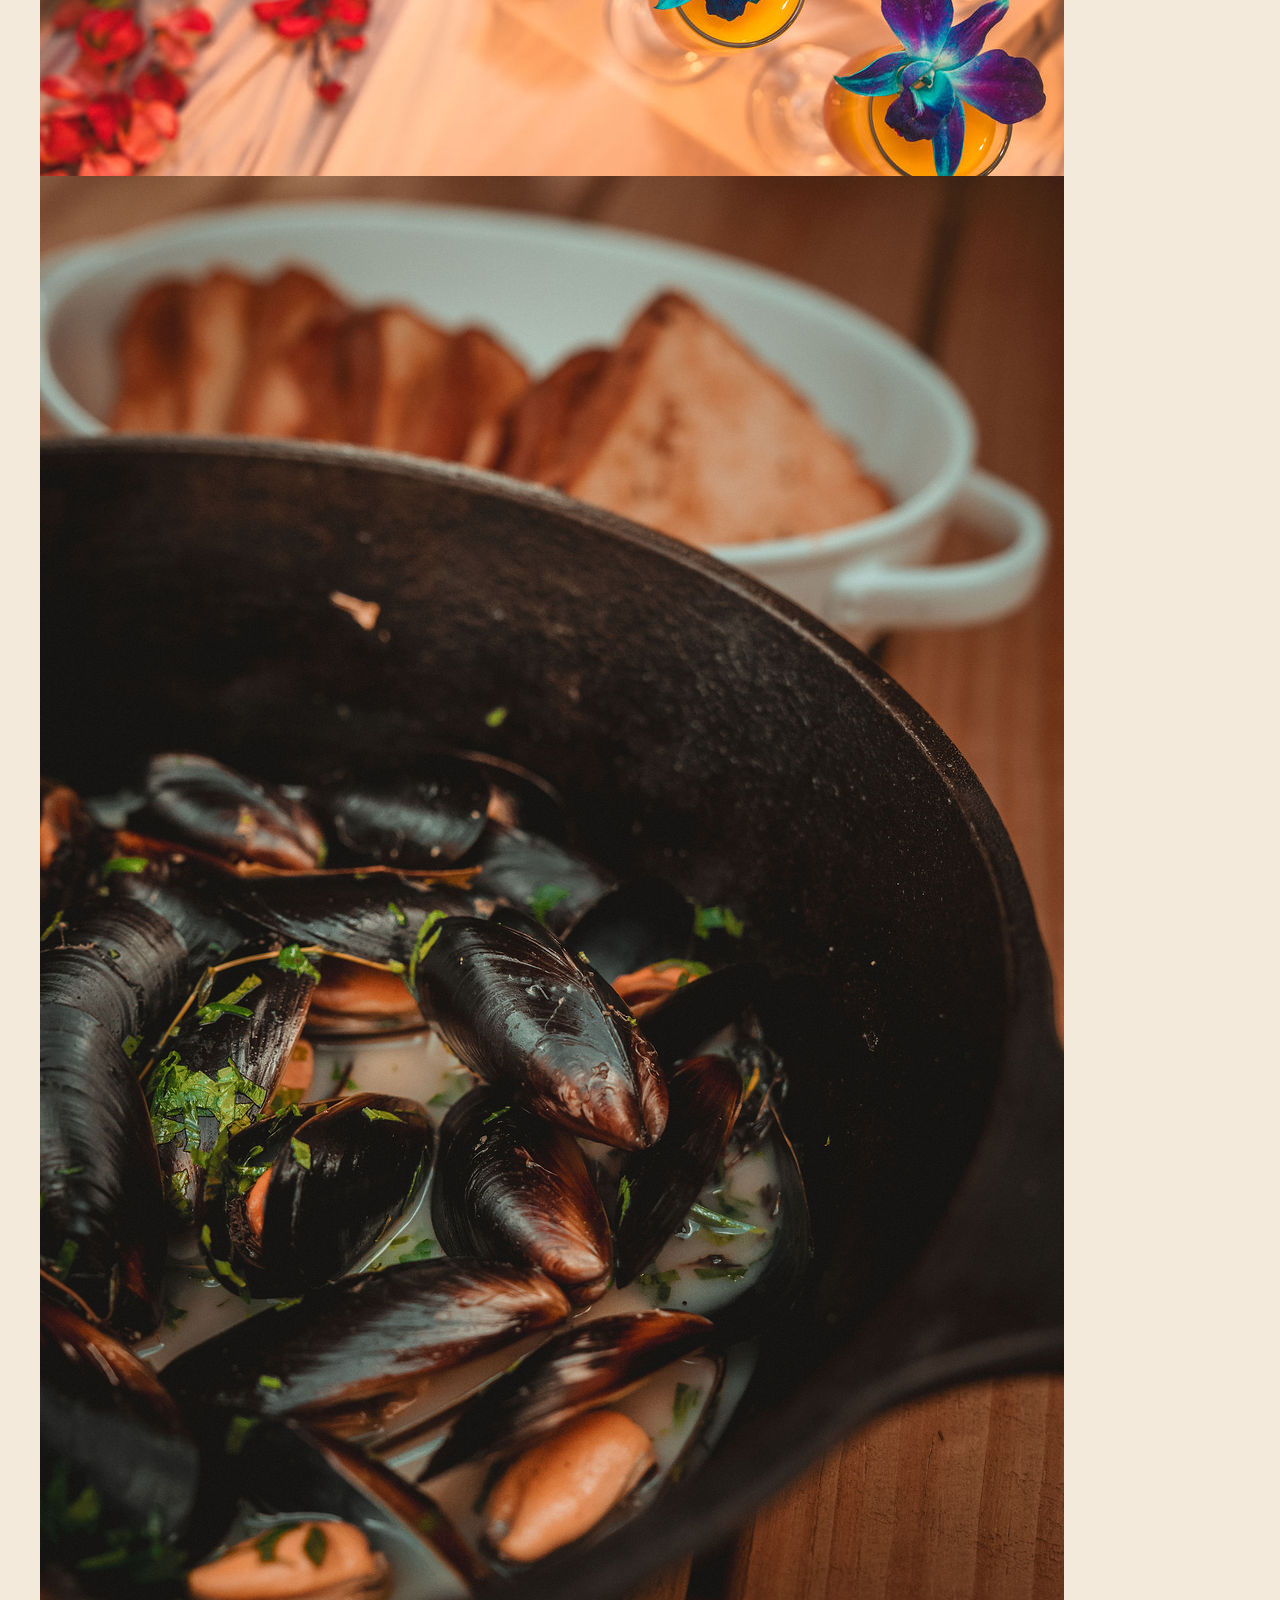
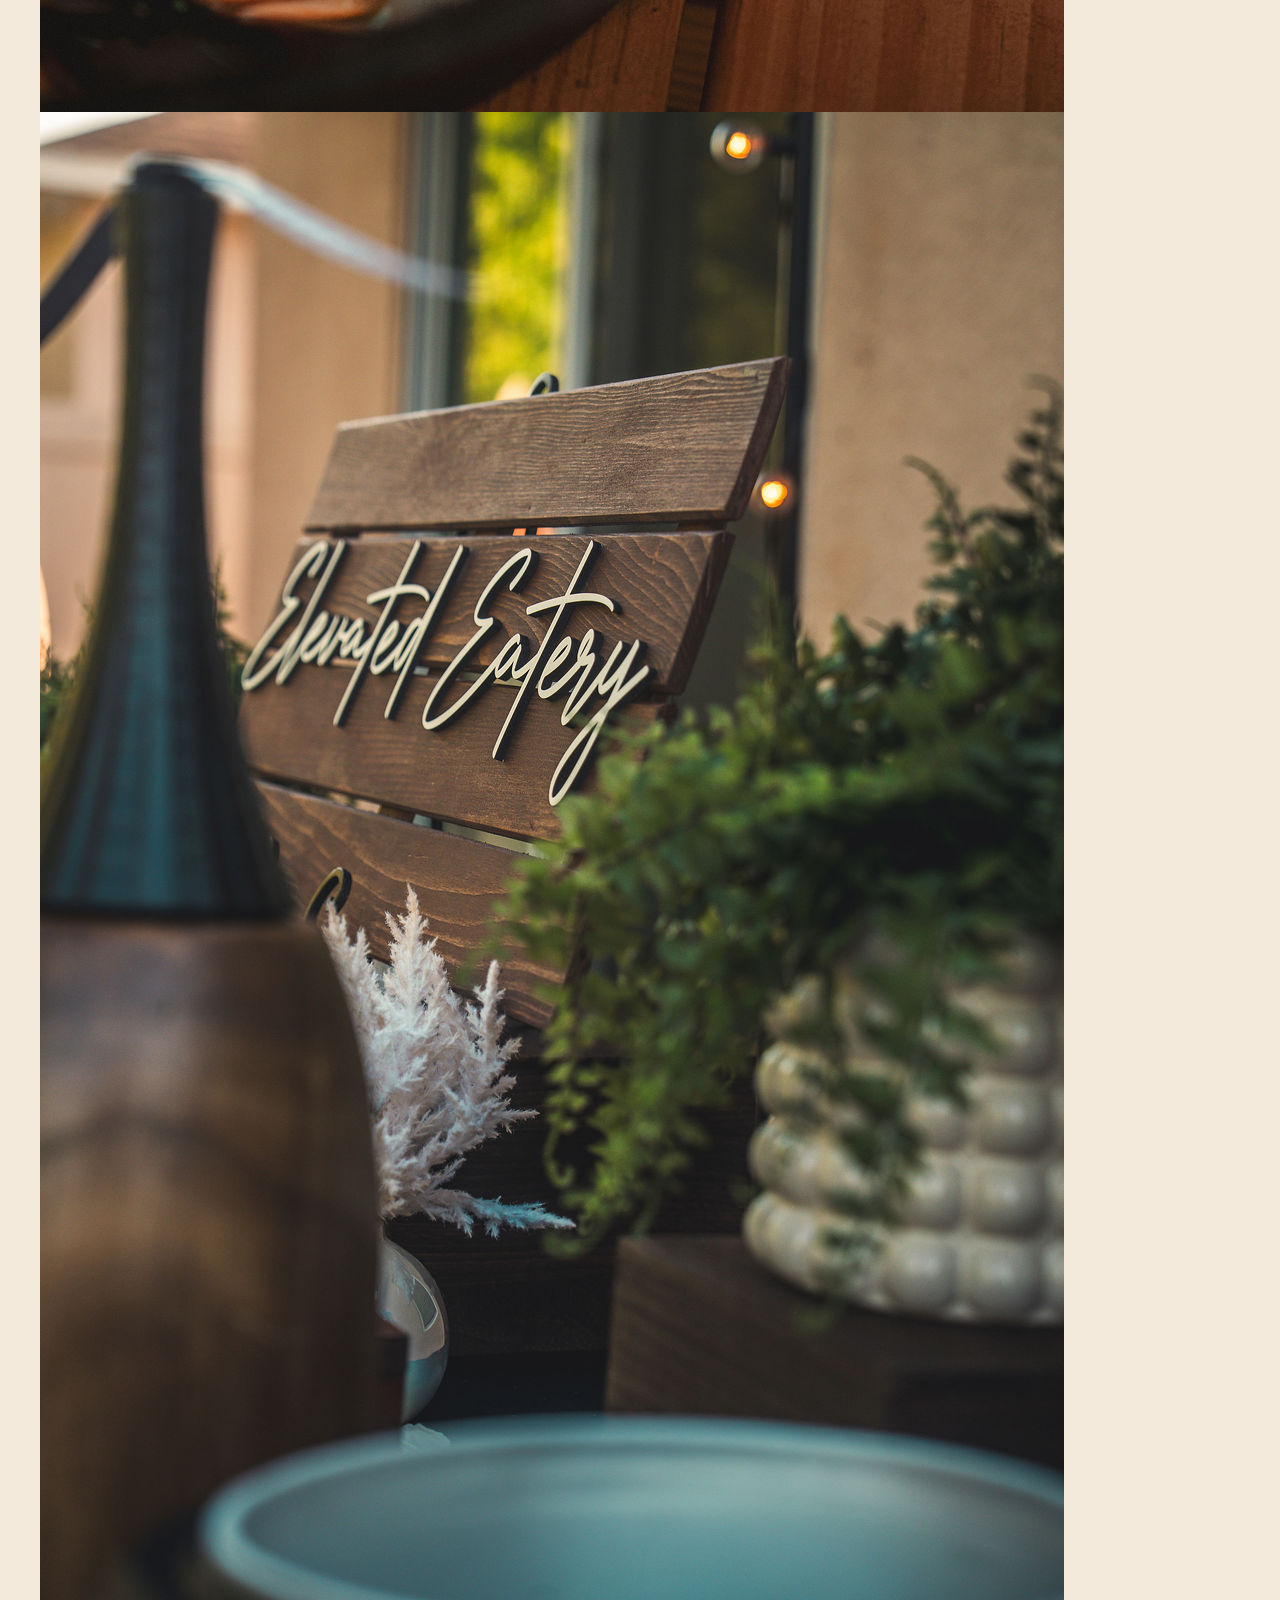
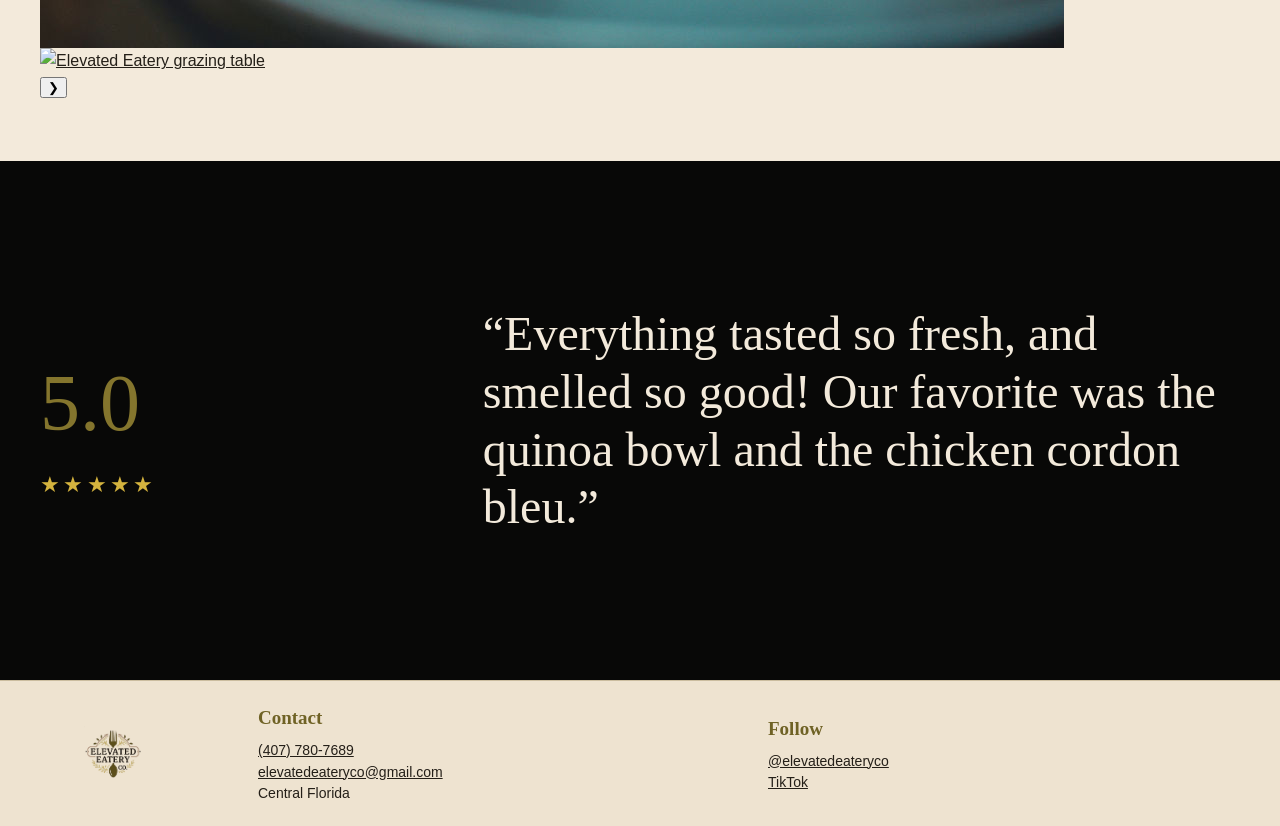
==== commit c0ded718: "Update index.html" ====
--- a/index.html
+++ b/index.html
@@ -597,13 +597,45 @@
     </div>
     <a class="button compact-follow-button" data-instagram target="_blank">View @elevatedeateryco</a>
   </div>
-  <div class="instagram-five">
-    <a data-instagram target="_blank"><img src="assets/catering-live-cook.jpeg" alt="Live cooking event"></a>
-    <a data-instagram target="_blank"><img src="assets/catering-desserts.jpeg" alt="Dessert service"></a>
-    <a data-instagram target="_blank"><img src="assets/catering-drinks.jpeg" alt="Cocktail presentation"></a>
-    <a data-instagram target="_blank"><img src="assets/catering-mussels.jpeg" alt="Private dining"></a>
-    <a data-instagram target="_blank"><img src="assets/catering-sign.jpeg" alt="Event styling"></a>
-  </div>
+<div class="experience-gallery-wrap">
+
+    <button class="gallery-arrow gallery-prev" type="button" aria-label="Previous photos">
+        &#10094;
+    </button>
+
+    <div class="experience-gallery" id="experienceGallery">
+
+        <a data-instagram target="_blank">
+            <img src="assets/catering-live-cook.jpeg" alt="Live cooking event">
+        </a>
+
+        <a data-instagram target="_blank">
+            <img src="assets/catering-desserts.jpeg" alt="Dessert service">
+        </a>
+
+        <a data-instagram target="_blank">
+            <img src="assets/catering-drinks.jpeg" alt="Cocktail presentation">
+        </a>
+
+        <a data-instagram target="_blank">
+            <img src="assets/catering-mussels.jpeg" alt="Private dining">
+        </a>
+
+        <a data-instagram target="_blank">
+            <img src="assets/catering-sign.jpeg" alt="Elevated Eatery event styling">
+        </a>
+
+        <a data-instagram target="_blank">
+            <img src="assets/grazing-table-buffet.jpeg" alt="Elevated Eatery grazing table">
+        </a>
+
+    </div>
+
+    <button class="gallery-arrow gallery-next" type="button" aria-label="Next photos">
+        &#10095;
+    </button>
+
+</div>
 </div>
 </section>
 <section class="section"><div class="container review-live"><div><div class="rating-big">5.0</div><div class="stars">★★★★★</div></div><div><p class="quote">“Everything tasted so fresh, and smelled so good! Our favorite was the quinoa bowl and the chicken cordon bleu.”</p></div></div></section></main>
--- a/styles.css
+++ b/styles.css
@@ -1110,3 +1110,62 @@
     box-sizing:border-box;
   }
 }
+
+/* =========================================================
+   SEPTEMBER 24, 2026 — FINAL MEAL SERVICES + QUOTE FIX
+   ========================================================= */
+
+/* Keep the service chooser compact: kicker directly above the cards. */
+#meal-prep{
+  padding-top:52px;
+  padding-bottom:52px;
+}
+
+#meal-prep .meal-services-heading{
+  max-width:none;
+  margin:0 0 22px;
+  padding:0;
+  min-height:0;
+  height:auto;
+}
+
+#meal-prep .meal-services-heading .kicker{
+  margin:0;
+}
+
+#meal-prep .meal-service-grid{
+  margin-top:0;
+}
+
+/* Make the four-photo quote collage visually match the form height. */
+@media(min-width:961px){
+  #catering-form-wrap .inquiry-visual{
+    align-self:stretch;
+    min-height:460px;
+    height:100%;
+    grid-template-rows:repeat(2,minmax(0,1fr));
+  }
+}
+
+/* Mobile: compact spacing and one service card per row. */
+@media(max-width:620px){
+  #meal-prep{
+    padding-top:34px;
+    padding-bottom:34px;
+  }
+
+  #meal-prep .meal-services-heading{
+    margin-bottom:18px;
+  }
+
+  #meal-prep .meal-service-grid{
+    grid-template-columns:1fr;
+    gap:18px;
+  }
+
+  #meal-prep .meal-service-card{
+    min-height:0;
+    height:auto;
+  }
+}
+
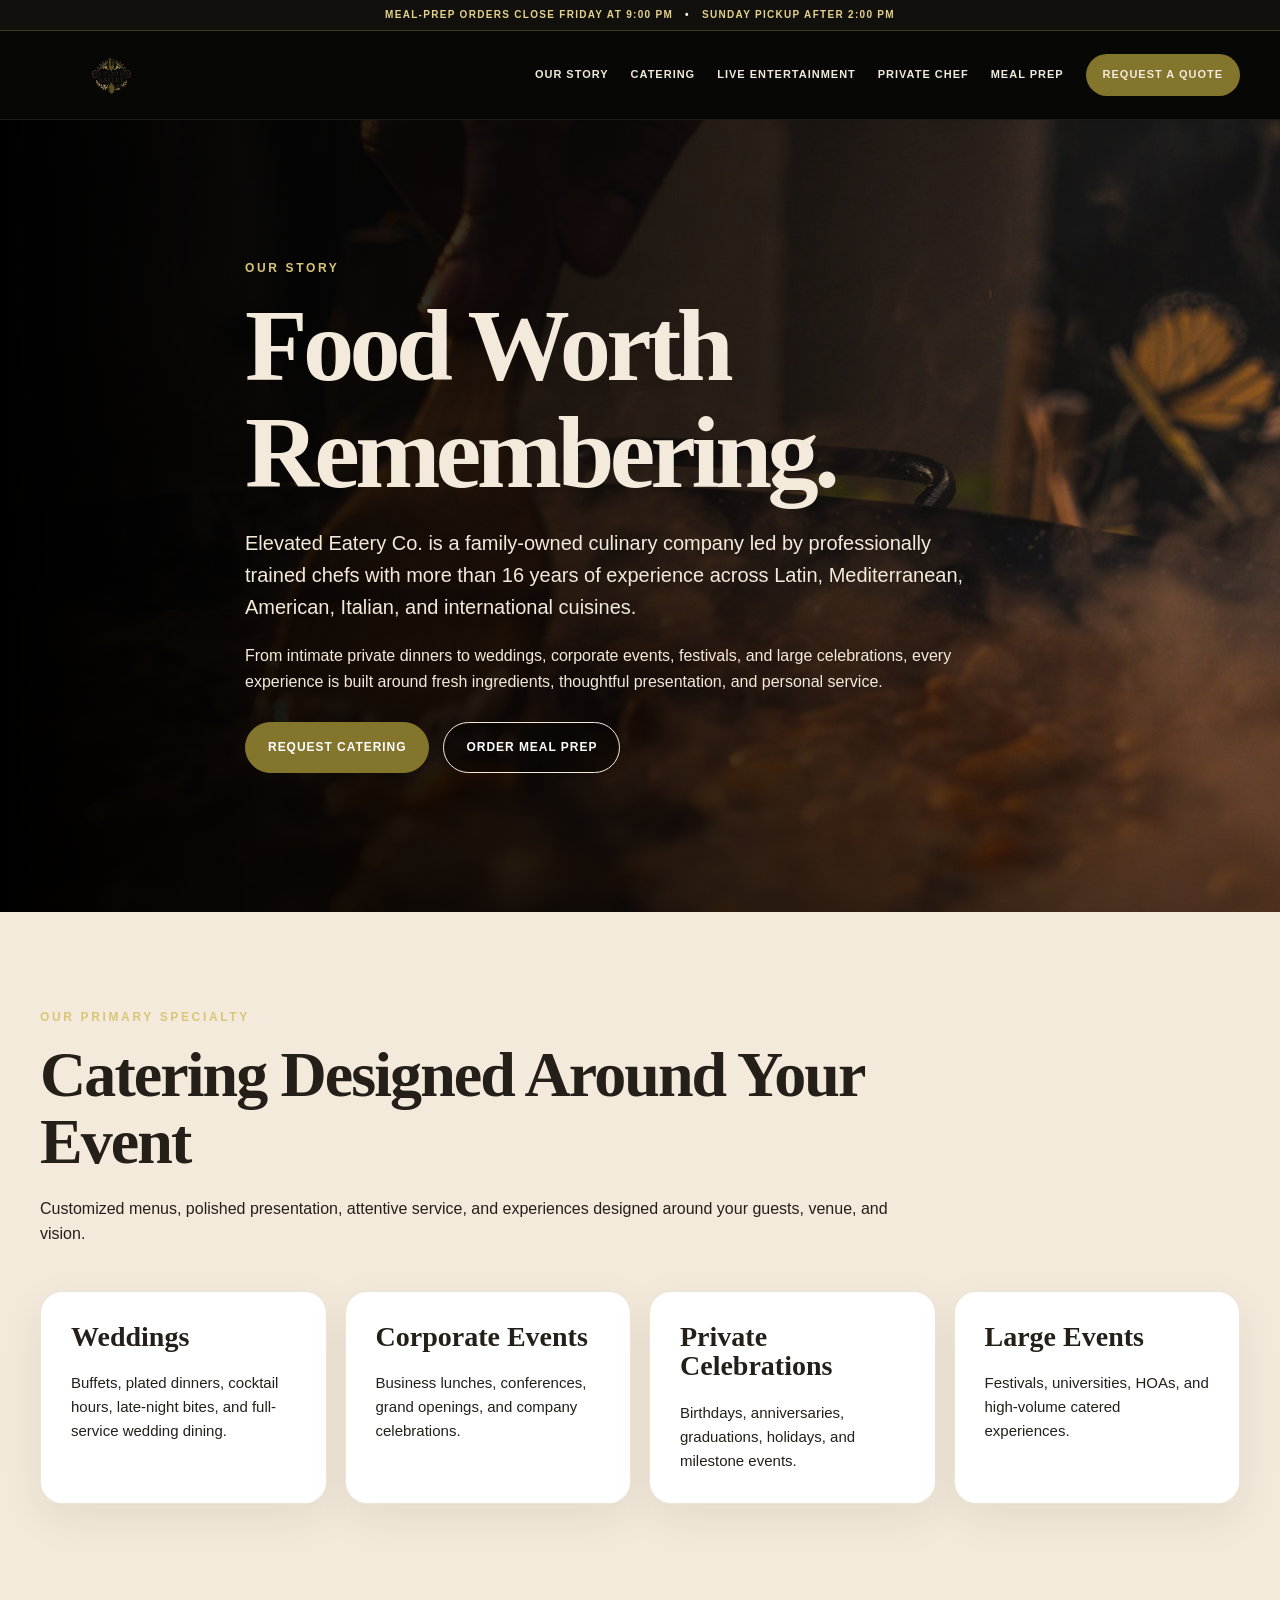
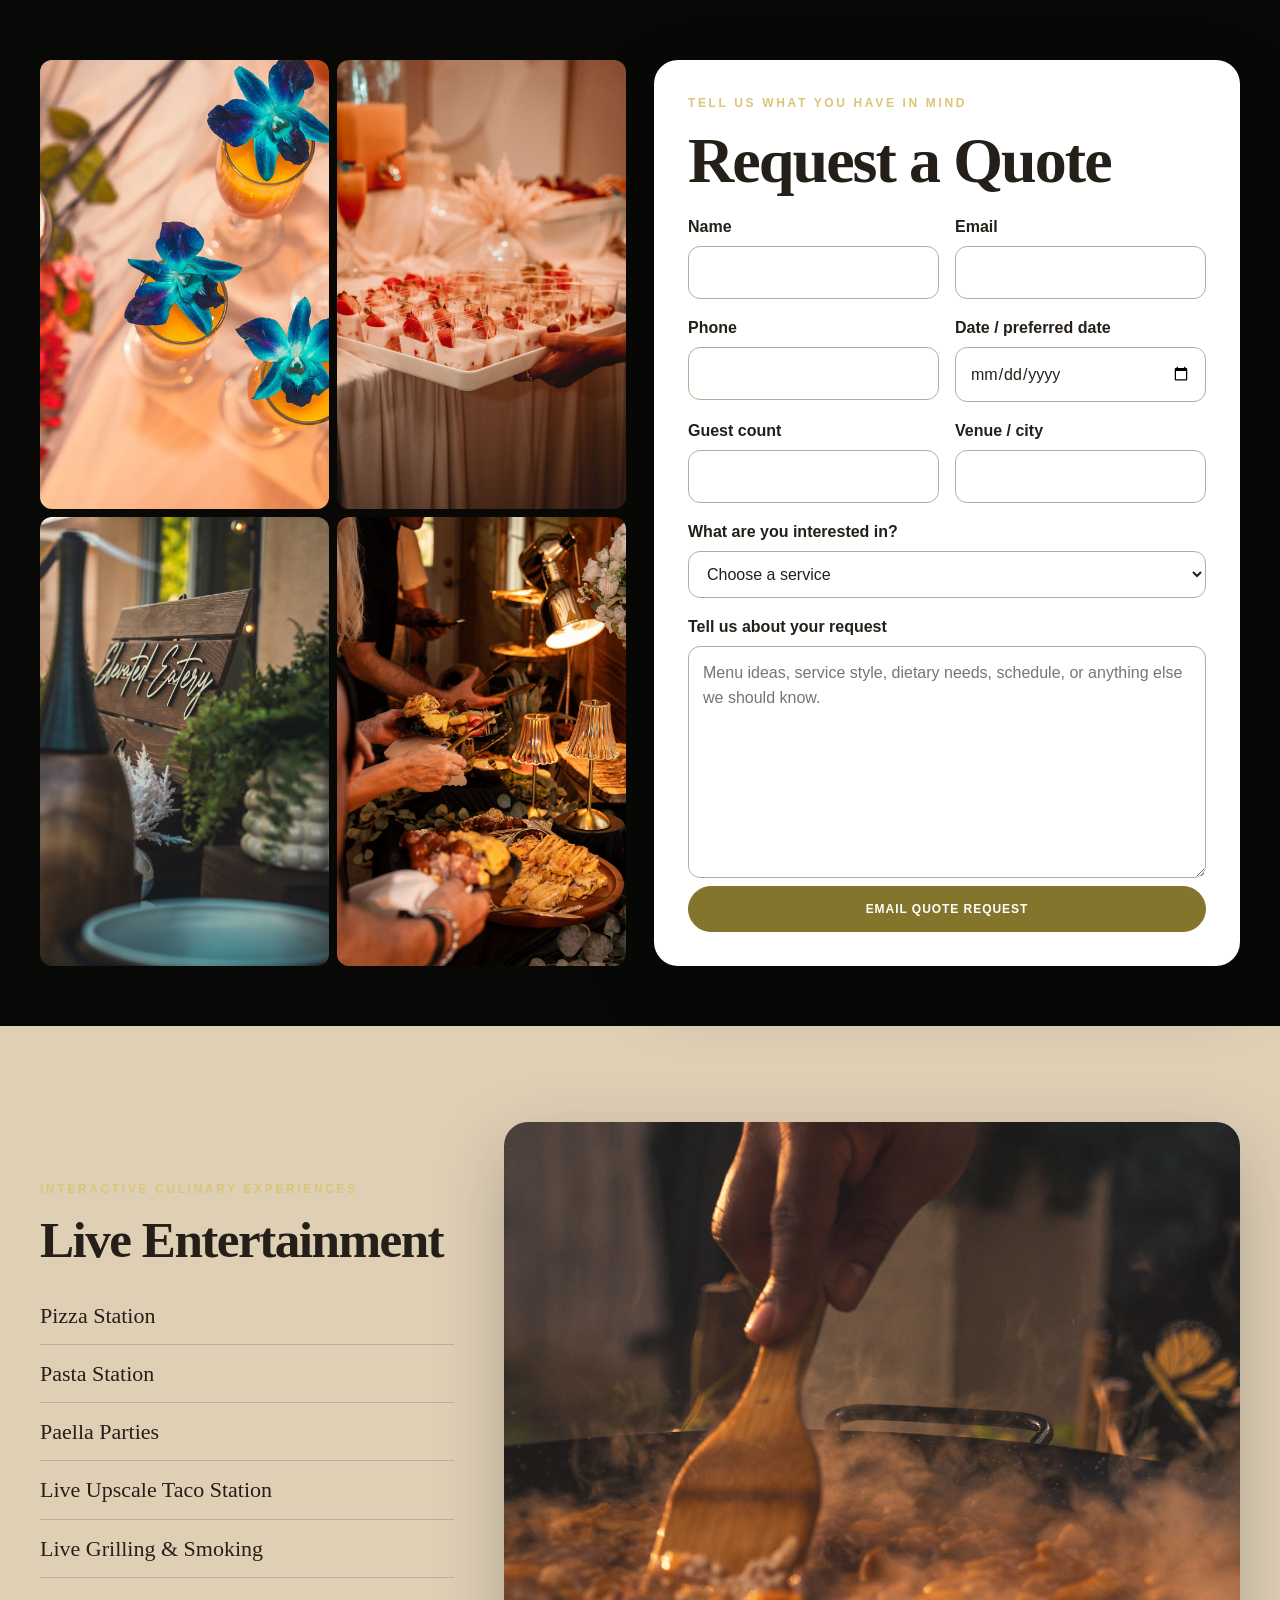
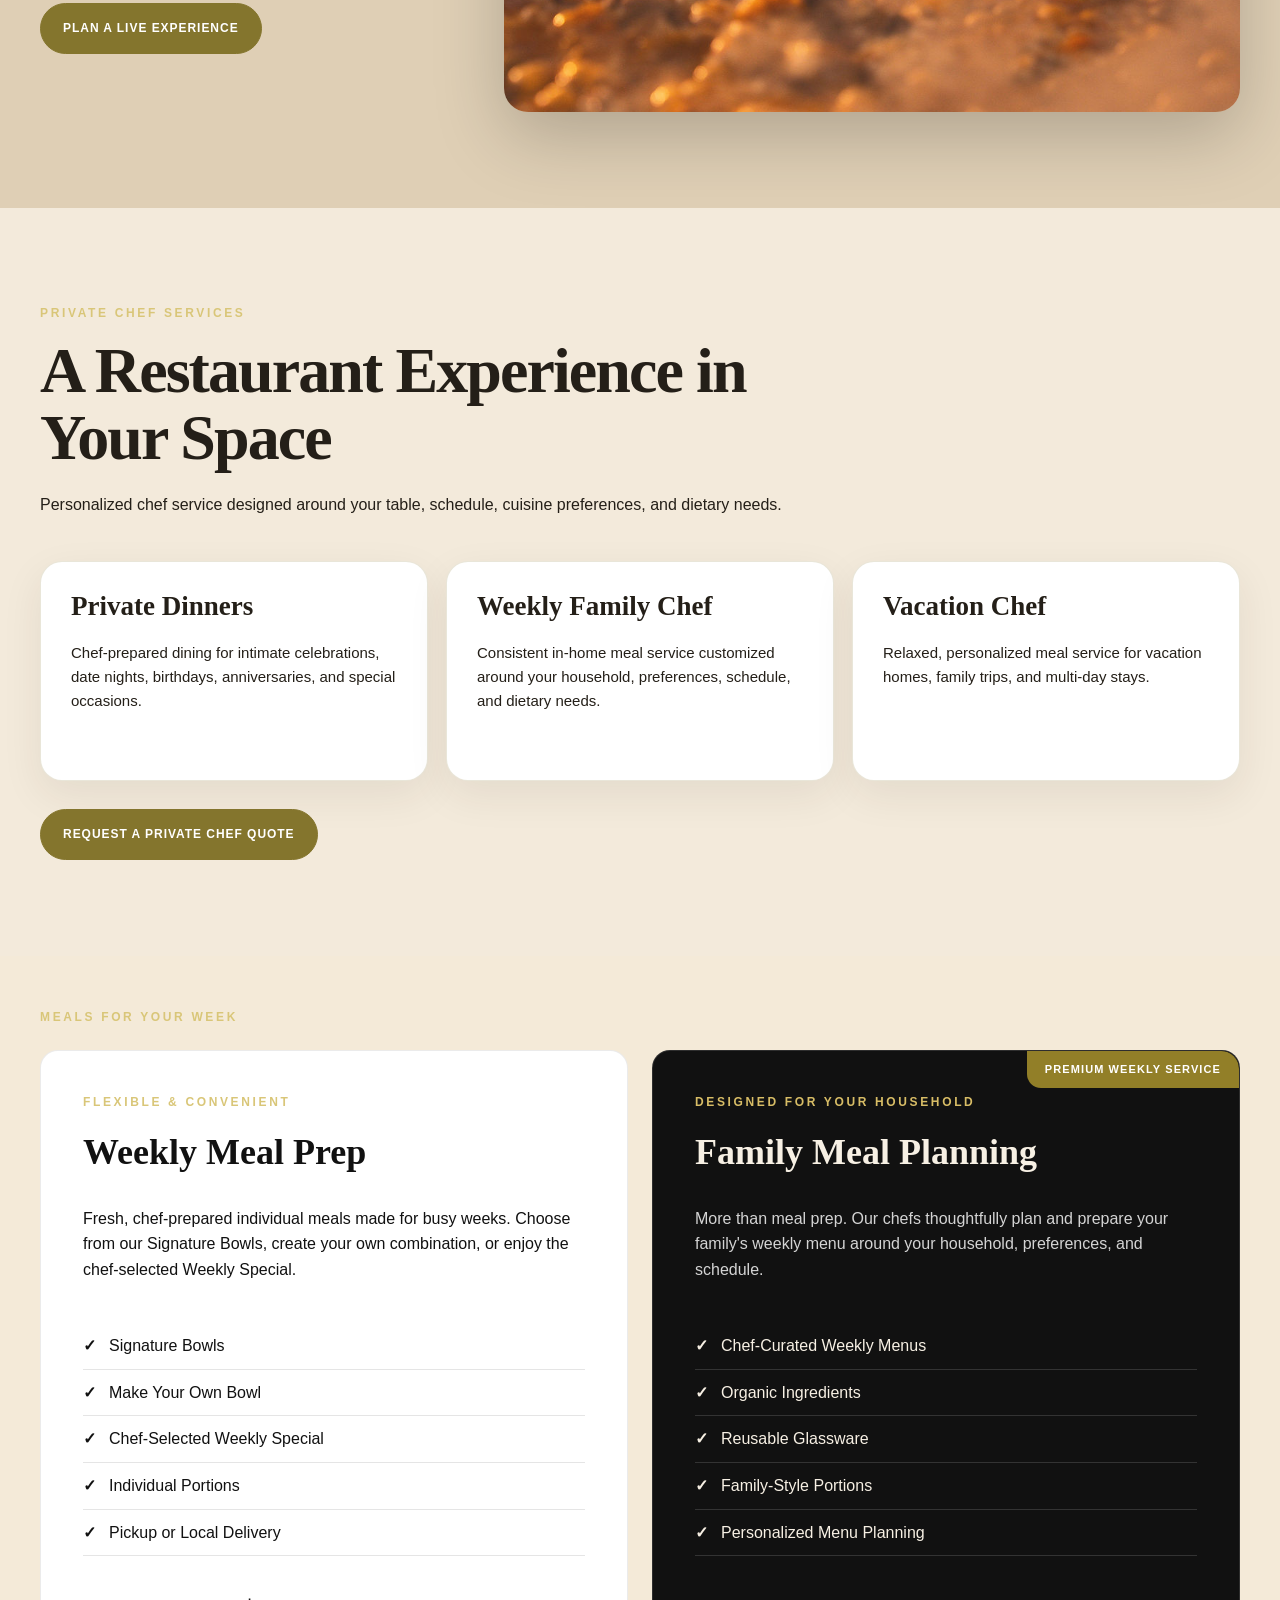
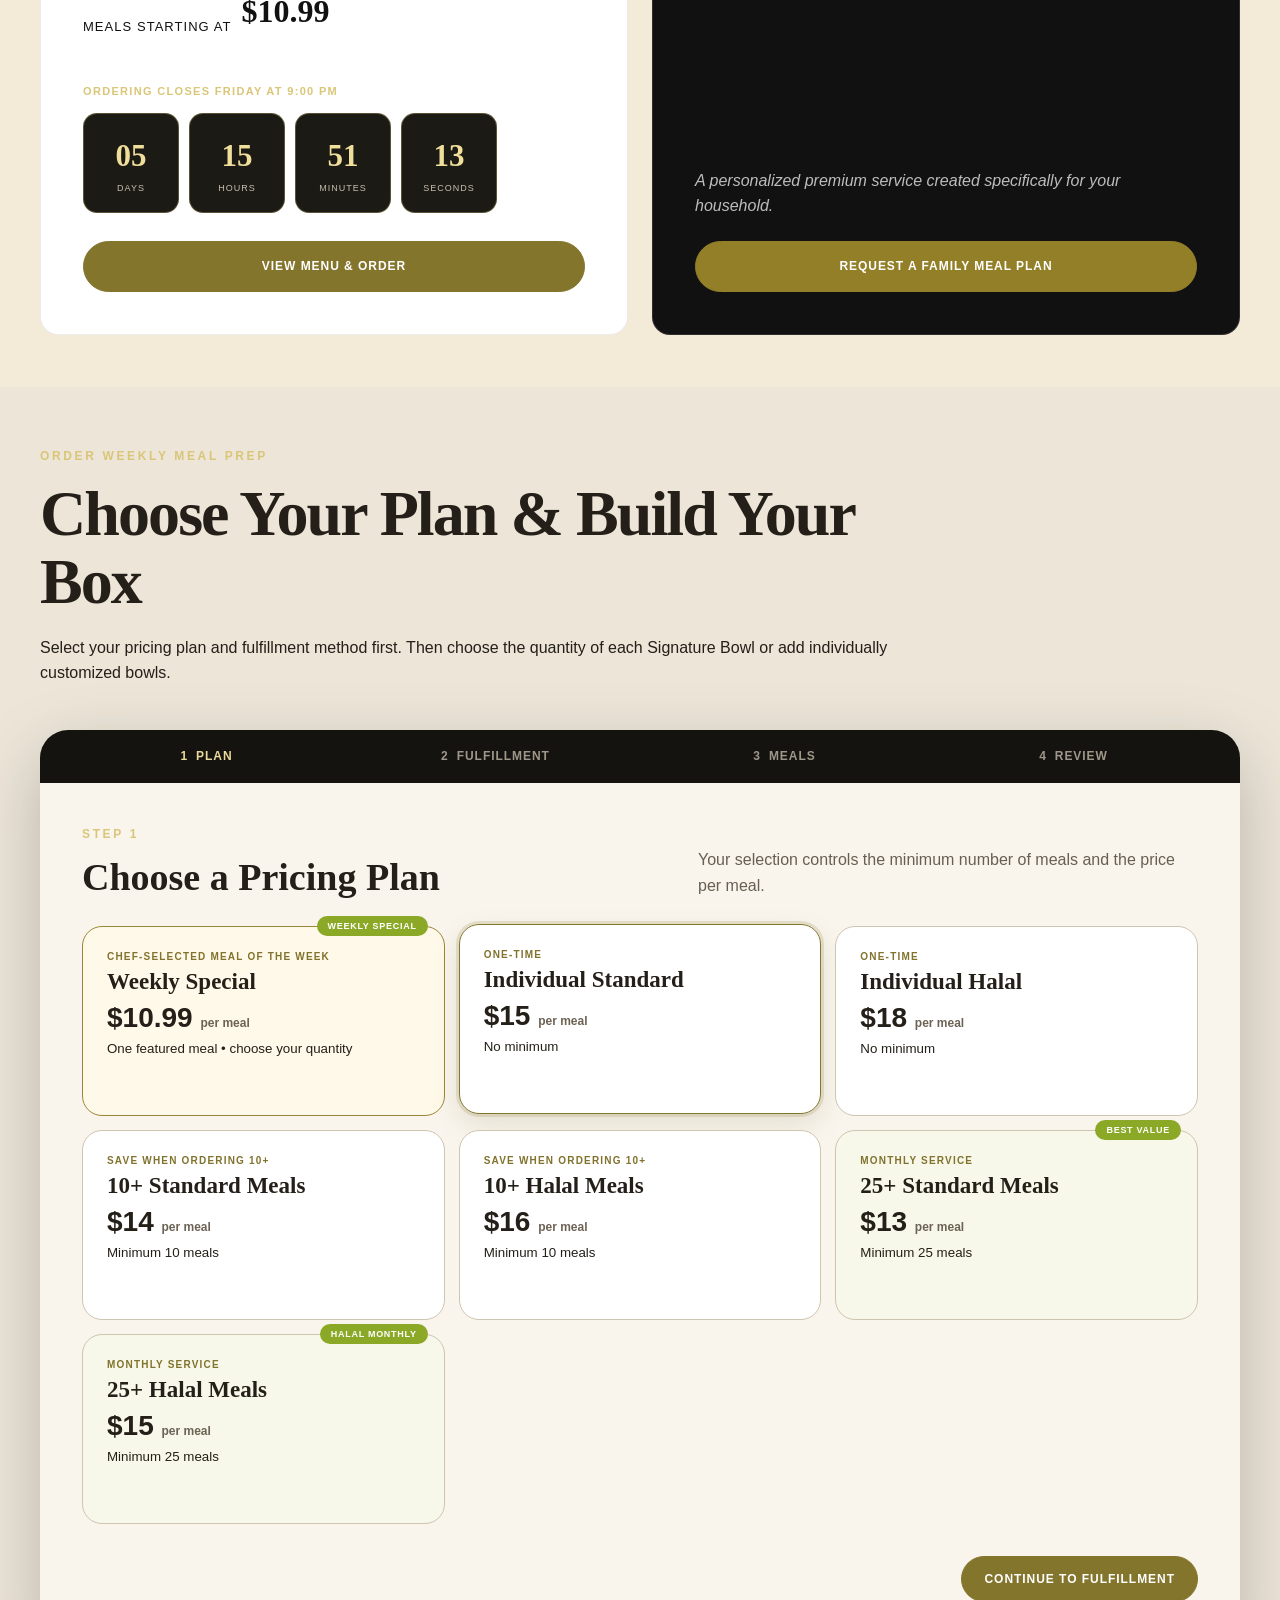
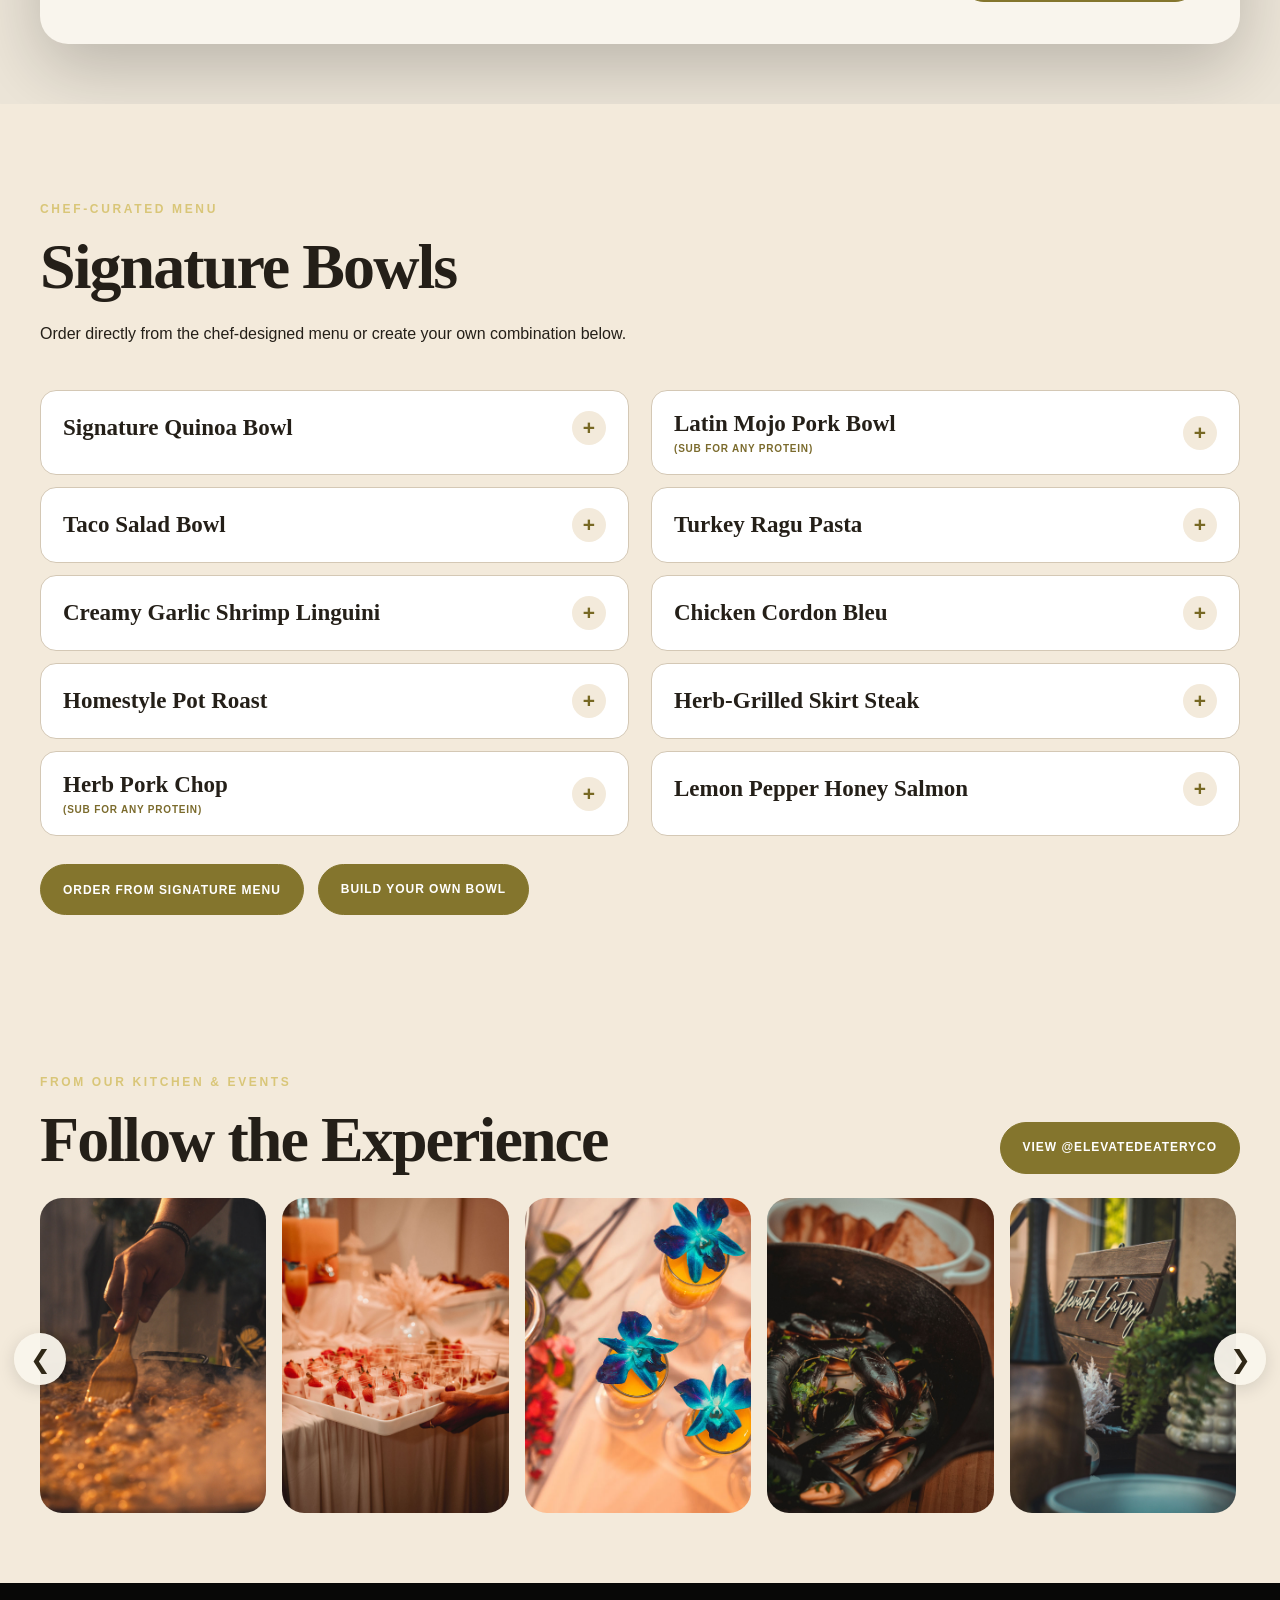
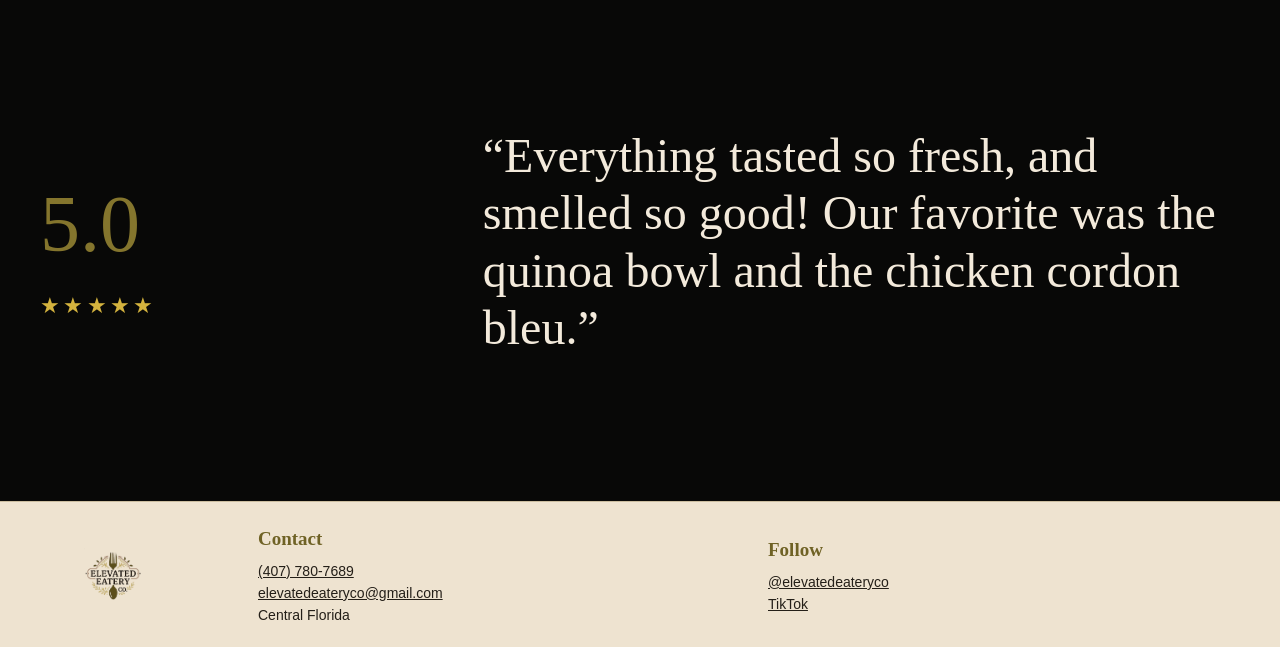
==== commit 19b5032e: "Update index.html" ====
--- a/index.html
+++ b/index.html
@@ -655,4 +655,39 @@
   </div>
 </div>
 </footer>
-<div class="modal" id="square-modal"><div class="modal-card"><button class="close" data-close-modal>×</button><h3>Square checkout connection needed</h3><p>Add your Square Payment Links in config.js to activate checkout.</p><button class="button" data-close-modal>Close</button></div></div><script src="script.js"></script></body></html>
+<div class="modal" id="square-modal"><div class="modal-card"><button class="close" data-close-modal>×</button><h3>Square checkout connection needed</h3><p>Add your Square Payment Links in config.js to activate checkout.</p><button class="button" data-close-modal>Close</button></div></div><script src="script.js"></script><script>
+document.addEventListener("DOMContentLoaded", function () {
+  const gallery = document.getElementById("experienceGallery");
+  const prevButton = document.querySelector(".gallery-prev");
+  const nextButton = document.querySelector(".gallery-next");
+
+  if (!gallery || !prevButton || !nextButton) return;
+
+  function getScrollAmount() {
+    const firstPhoto = gallery.querySelector("a");
+
+    if (!firstPhoto) {
+      return gallery.clientWidth * 0.8;
+    }
+
+    const styles = window.getComputedStyle(gallery);
+    const gap = parseFloat(styles.gap) || 0;
+
+    return firstPhoto.getBoundingClientRect().width + gap;
+  }
+
+  nextButton.addEventListener("click", function () {
+    gallery.scrollBy({
+      left: getScrollAmount(),
+      behavior: "smooth"
+    });
+  });
+
+  prevButton.addEventListener("click", function () {
+    gallery.scrollBy({
+      left: -getScrollAmount(),
+      behavior: "smooth"
+    });
+  });
+});
+</script></body></html>
--- a/styles.css
+++ b/styles.css
@@ -1169,3 +1169,146 @@
   }
 }
 
+/* =========================================
+   FOLLOW THE EXPERIENCE - SCROLLING GALLERY
+   ========================================= */
+
+.experience-gallery-wrap {
+  position: relative;
+  width: 100%;
+  margin-top: 24px;
+}
+
+.experience-gallery {
+  display: flex;
+  gap: 16px;
+  overflow-x: auto;
+  scroll-behavior: smooth;
+  scroll-snap-type: x mandatory;
+  scrollbar-width: none;
+  -ms-overflow-style: none;
+  padding: 0 2px 8px;
+}
+
+.experience-gallery::-webkit-scrollbar {
+  display: none;
+}
+
+.experience-gallery a {
+  flex: 0 0 calc((100% - 64px) / 5);
+  min-width: 0;
+  scroll-snap-align: start;
+  display: block;
+}
+
+.experience-gallery img {
+  width: 100%;
+  height: 315px;
+  display: block;
+  object-fit: cover;
+  border-radius: 22px;
+}
+
+/* Gallery arrows */
+.gallery-arrow {
+  position: absolute;
+  top: 50%;
+  transform: translateY(-50%);
+  z-index: 5;
+
+  width: 52px;
+  height: 52px;
+  border: none;
+  border-radius: 50%;
+
+  background: rgba(250, 246, 237, 0.95);
+  color: #302817;
+
+  font-size: 25px;
+  line-height: 1;
+  cursor: pointer;
+
+  display: flex;
+  align-items: center;
+  justify-content: center;
+
+  box-shadow: 0 4px 18px rgba(0, 0, 0, 0.13);
+
+  transition:
+    transform 0.2s ease,
+    background 0.2s ease;
+}
+
+.gallery-arrow:hover {
+  background: #ffffff;
+}
+
+.gallery-arrow:active {
+  transform: translateY(-50%) scale(0.94);
+}
+
+.gallery-prev {
+  left: -26px;
+}
+
+.gallery-next {
+  right: -26px;
+}
+
+
+/* TABLET */
+@media (max-width: 1000px) {
+
+  .experience-gallery a {
+    flex: 0 0 calc((100% - 32px) / 3);
+  }
+
+  .experience-gallery img {
+    height: 285px;
+  }
+
+  .gallery-prev {
+    left: 8px;
+  }
+
+  .gallery-next {
+    right: 8px;
+  }
+}
+
+
+/* MOBILE */
+@media (max-width: 650px) {
+
+  .experience-gallery-wrap {
+    margin-top: 18px;
+  }
+
+  .experience-gallery {
+    gap: 12px;
+    padding-right: 35px;
+  }
+
+  .experience-gallery a {
+    flex: 0 0 78%;
+  }
+
+  .experience-gallery img {
+    height: 270px;
+    border-radius: 18px;
+  }
+
+  .gallery-arrow {
+    width: 42px;
+    height: 42px;
+    font-size: 20px;
+  }
+
+  .gallery-prev {
+    left: 8px;
+  }
+
+  .gallery-next {
+    right: 8px;
+  }
+}
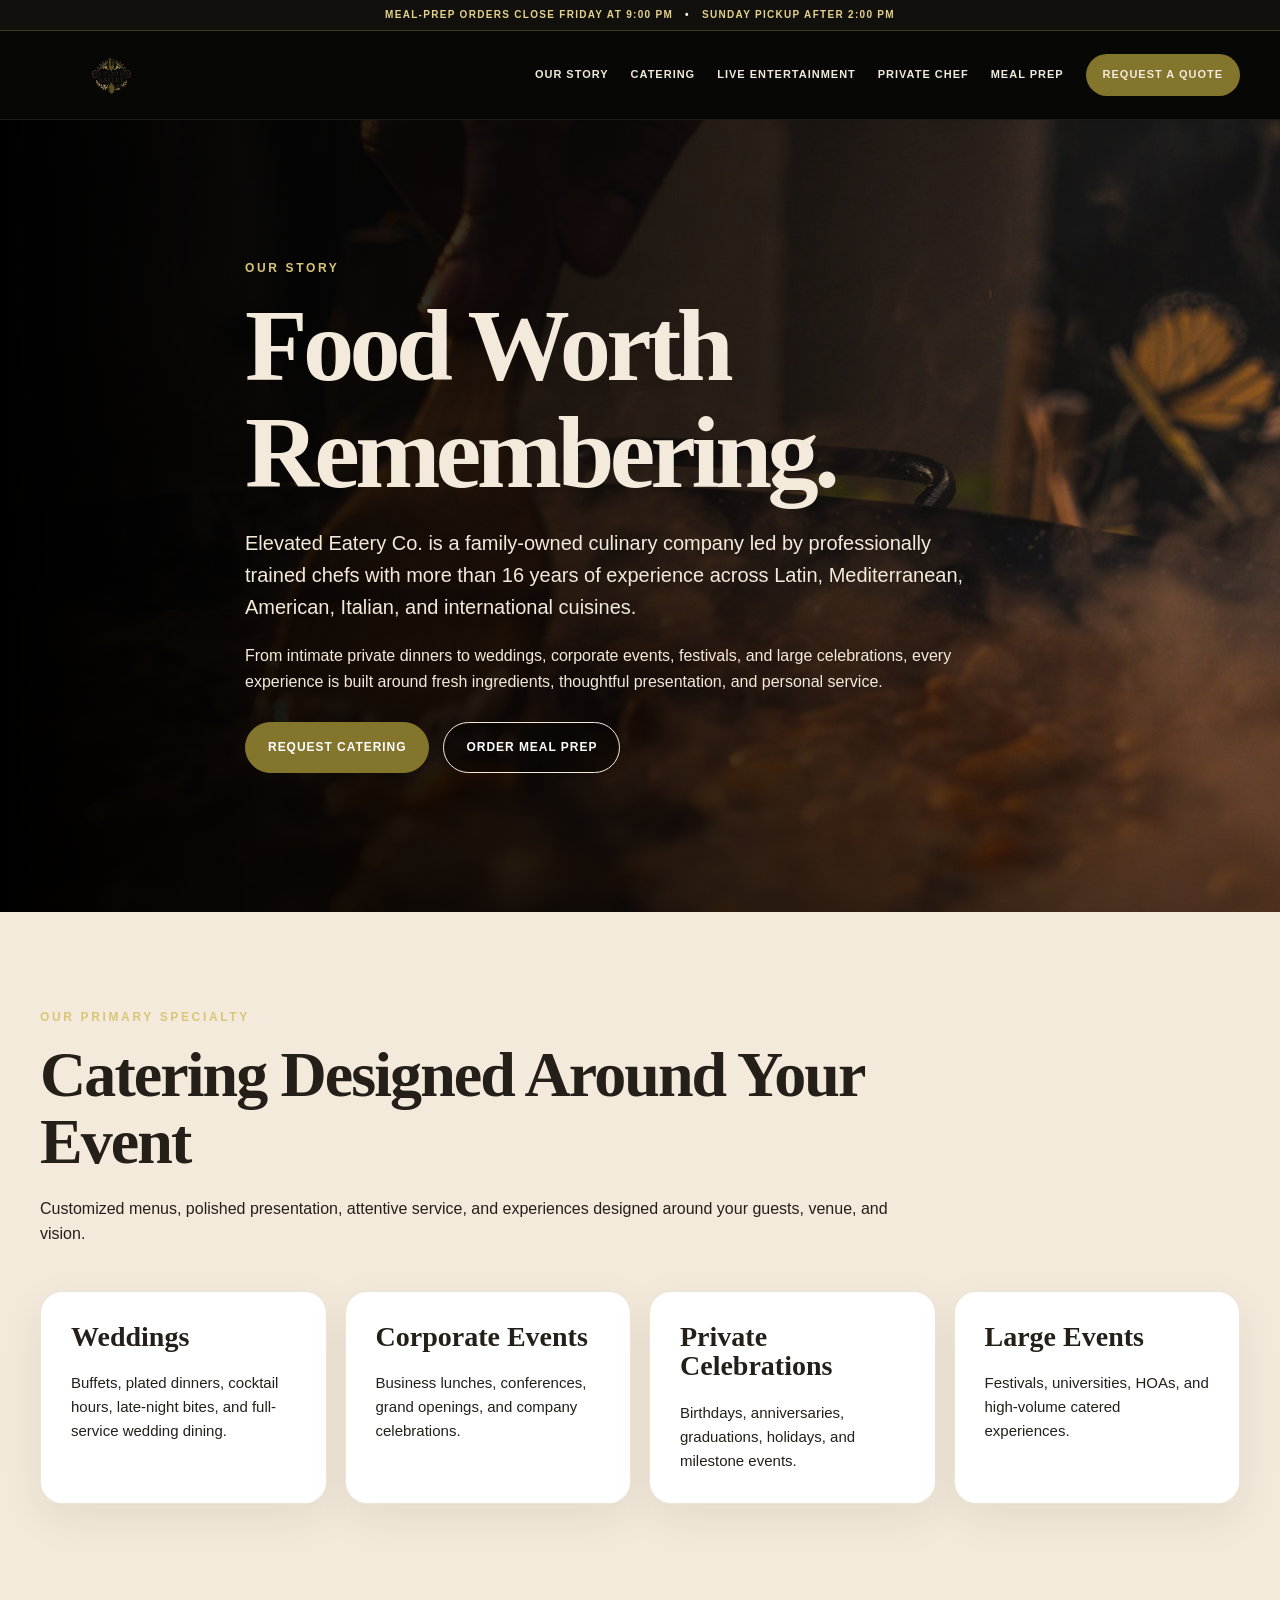
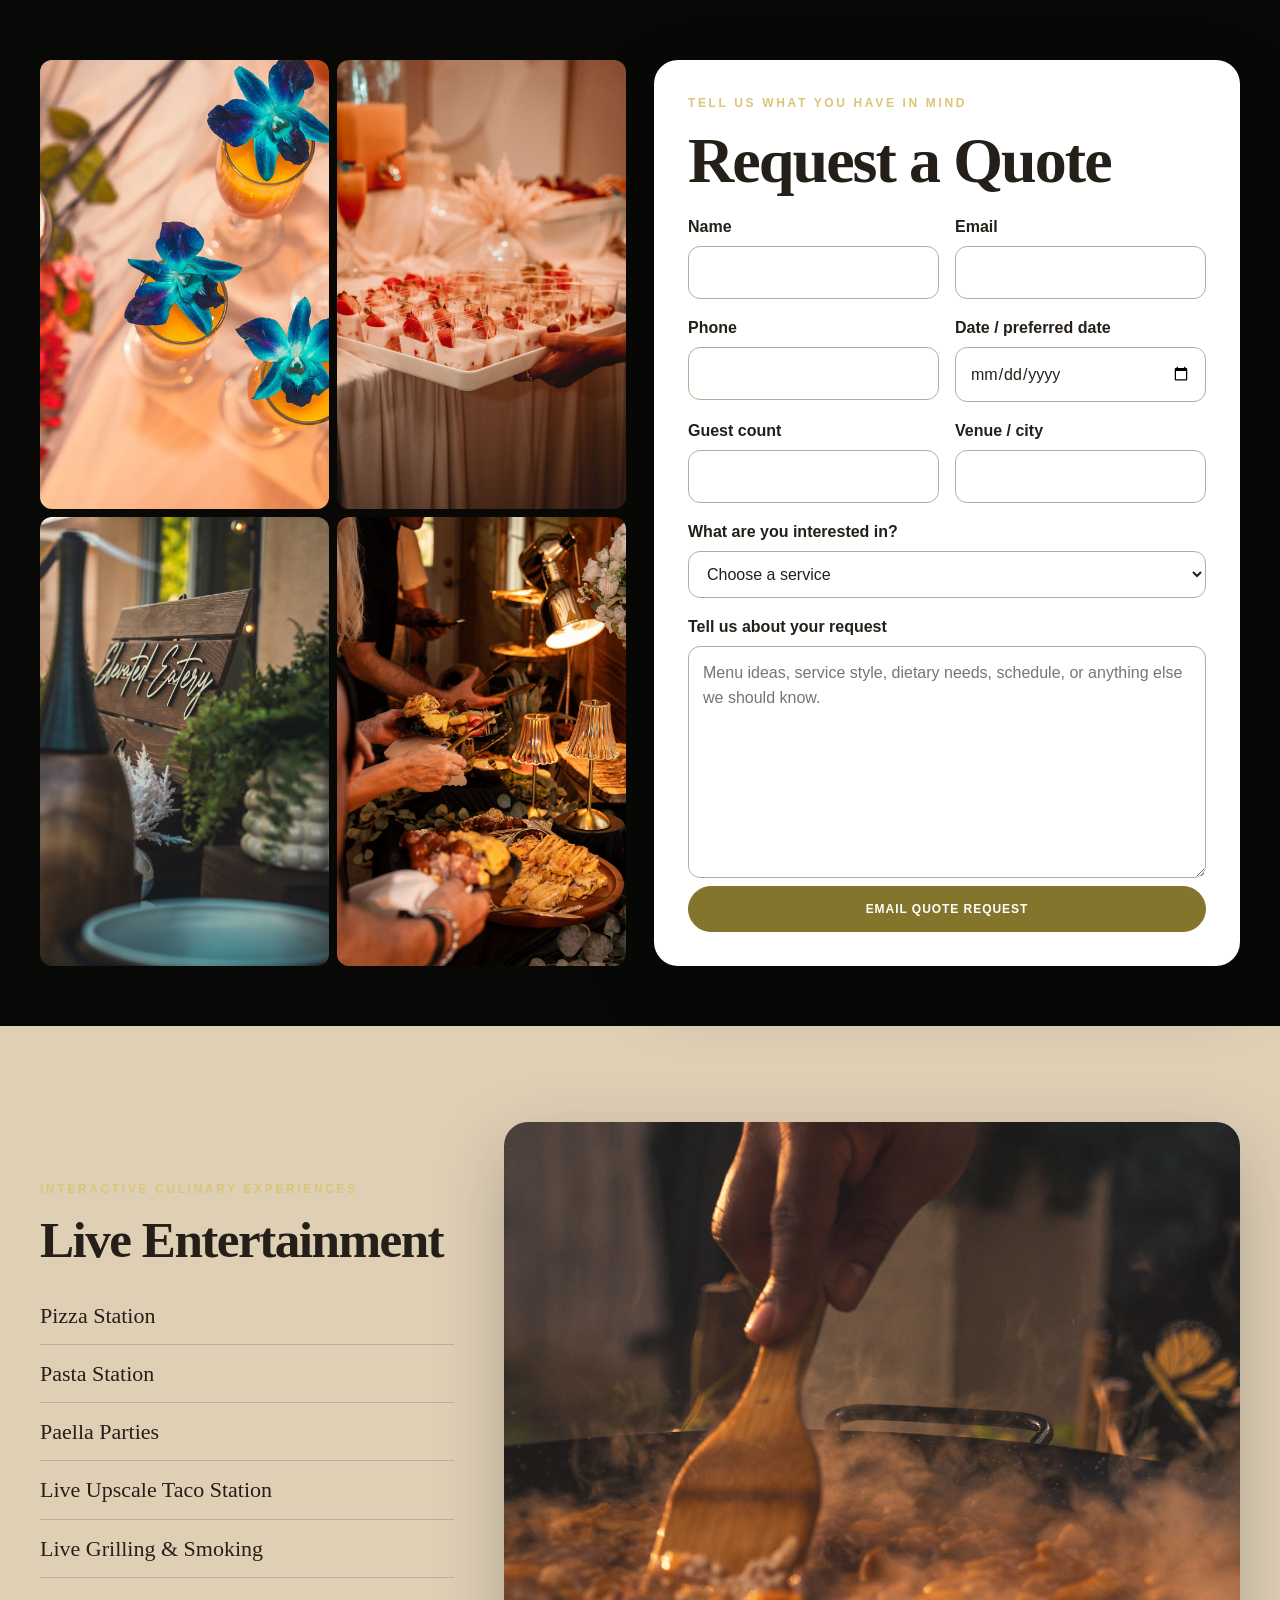
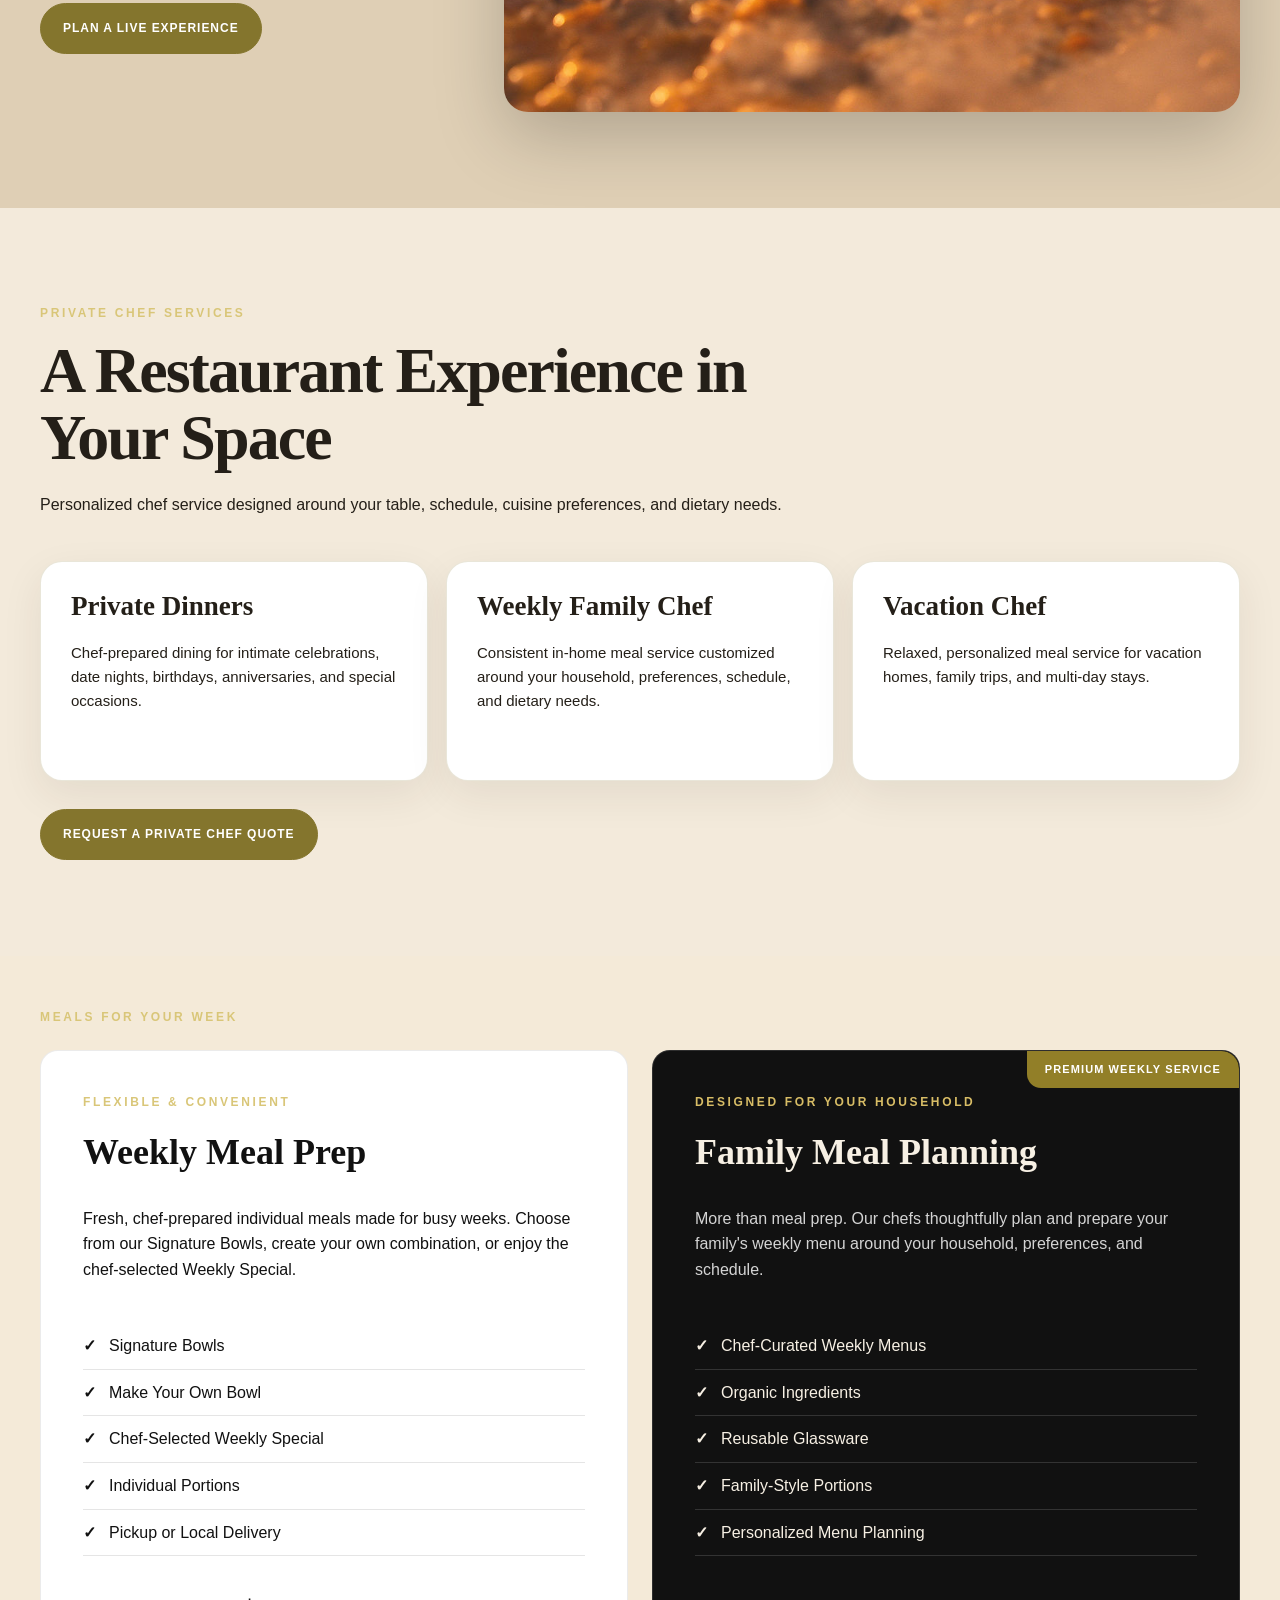
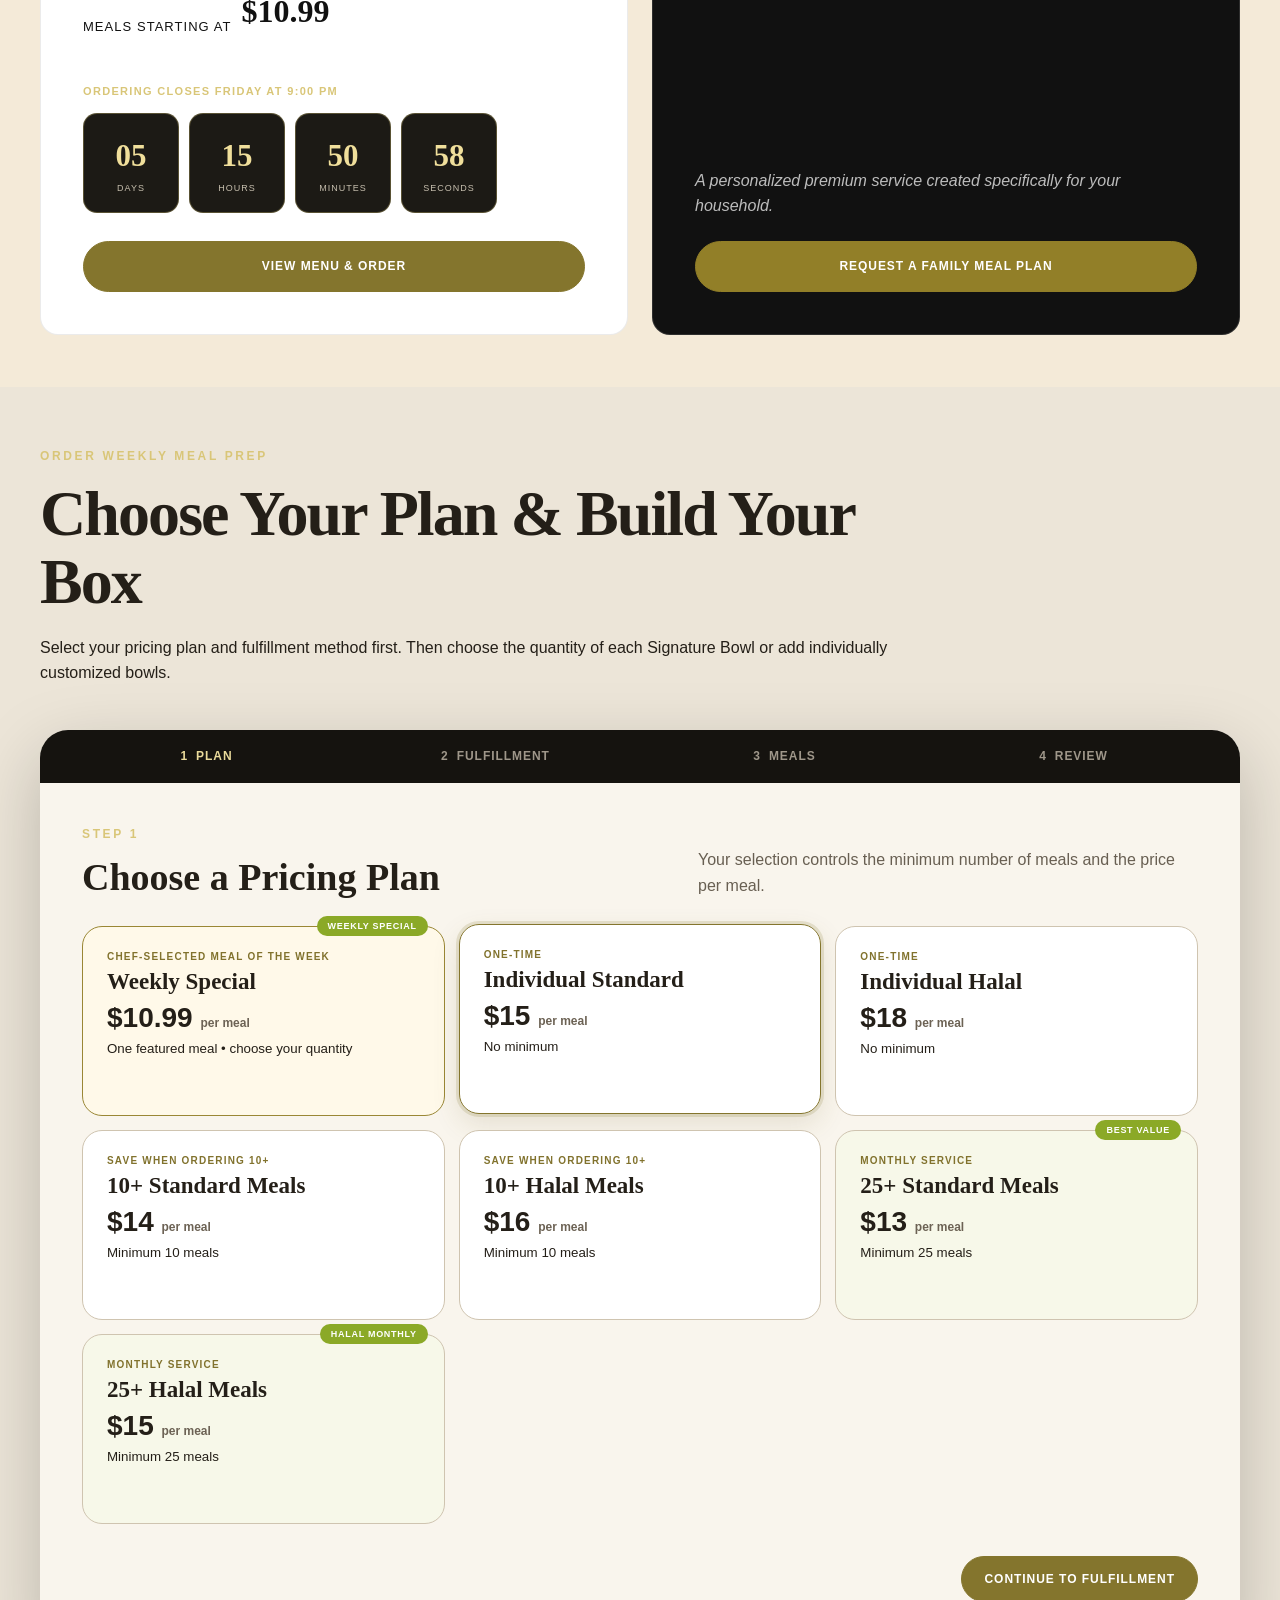
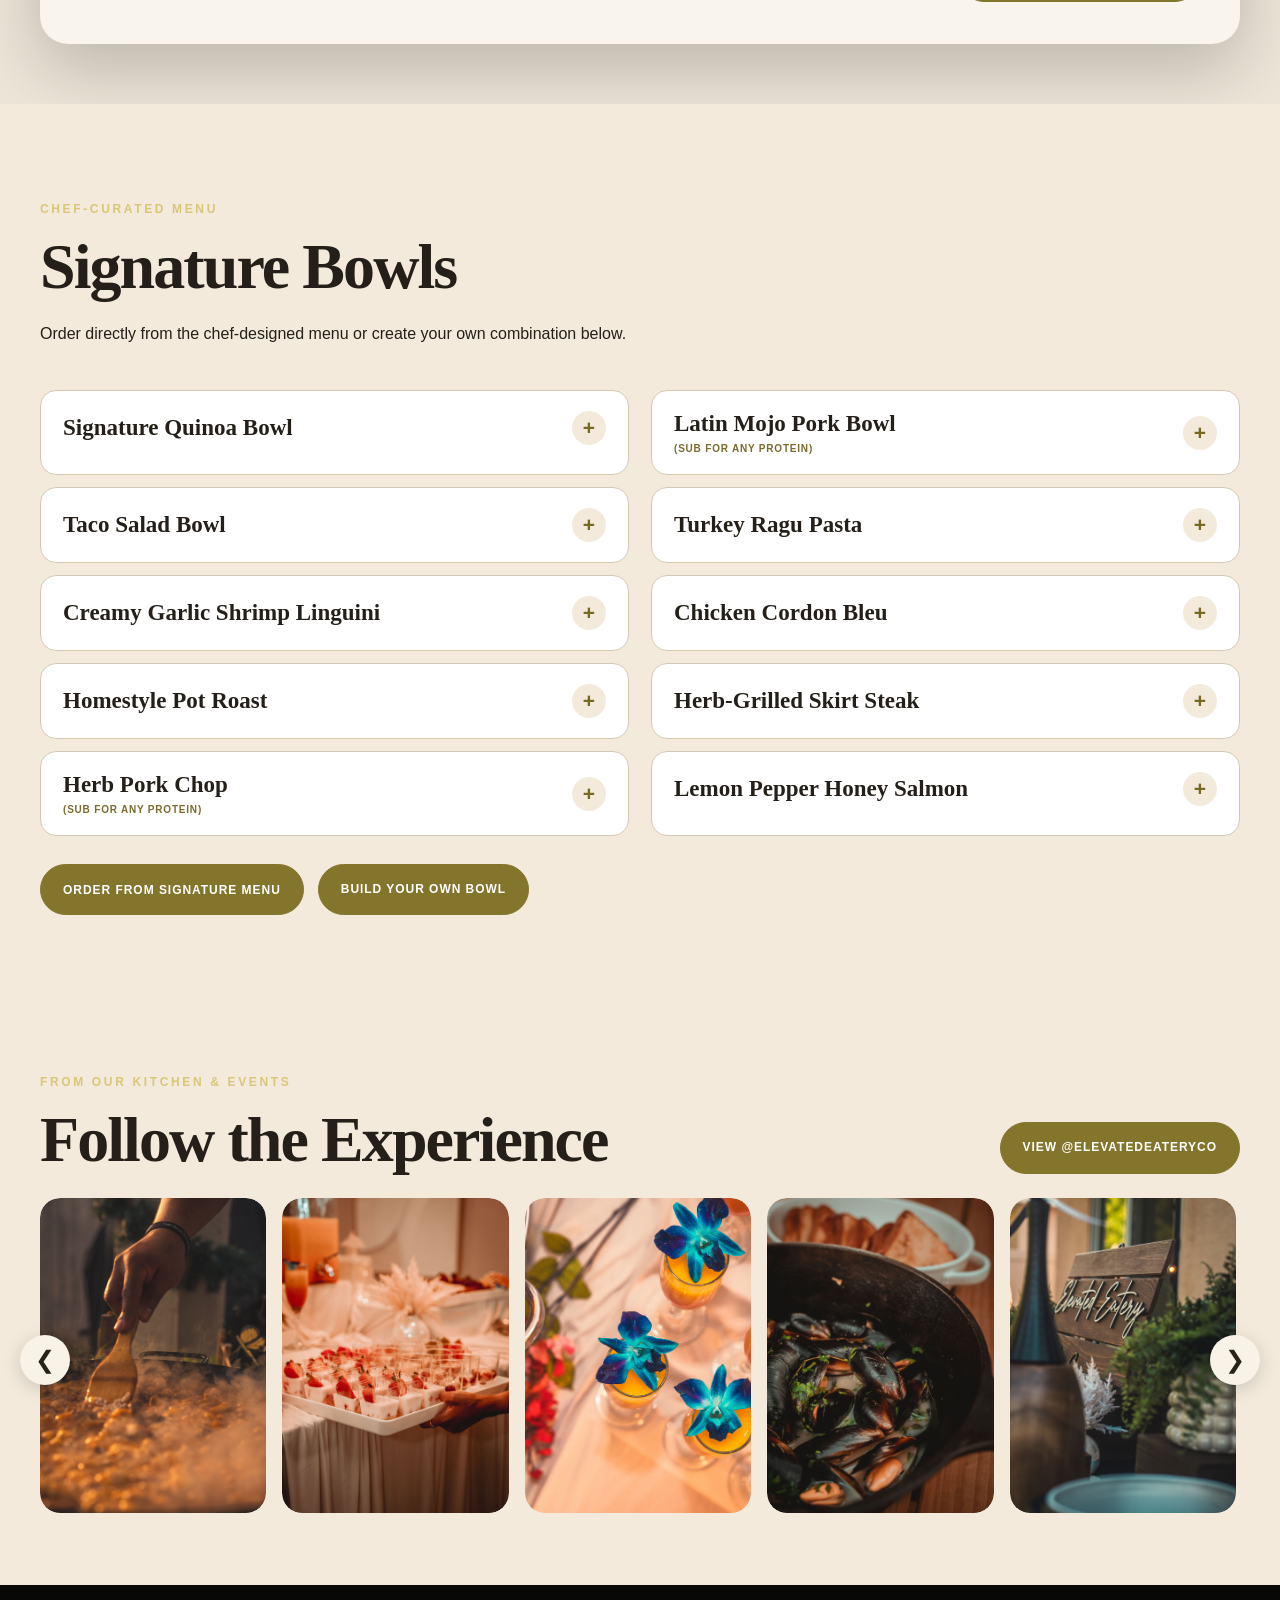
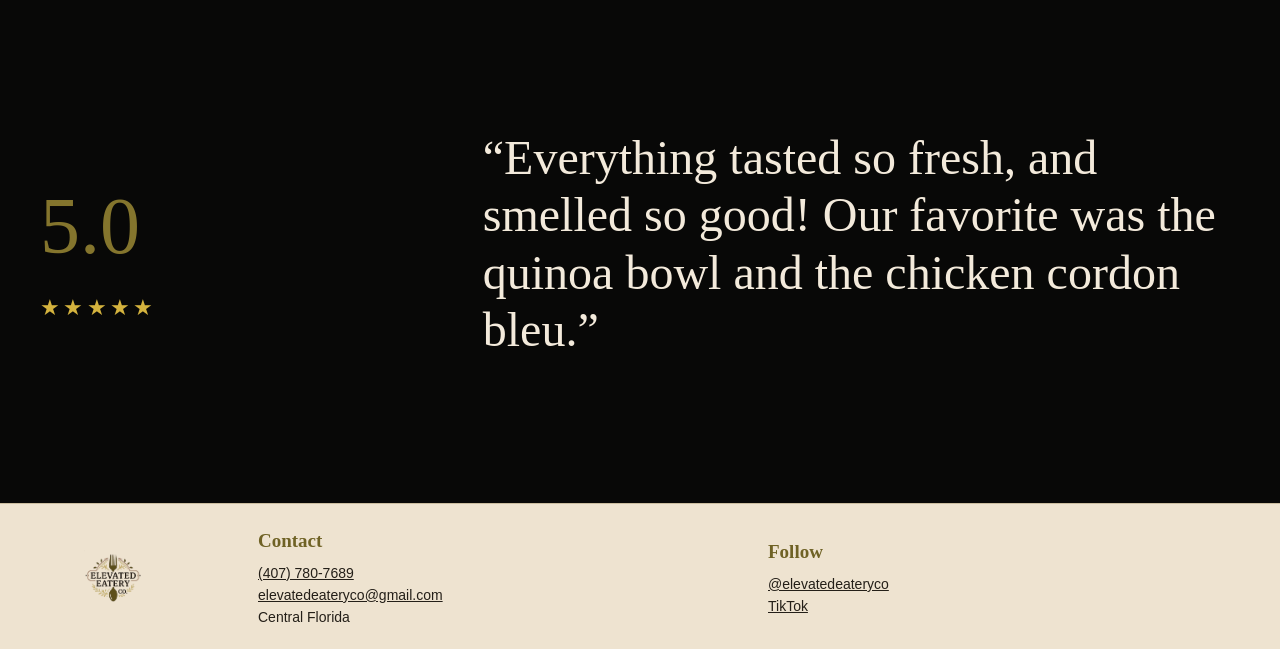
==== commit 34fd38de: "Update index.html" ====
--- a/index.html
+++ b/index.html
@@ -605,31 +605,35 @@
 
     <div class="experience-gallery" id="experienceGallery">
 
-        <a data-instagram target="_blank">
-            <img src="assets/catering-live-cook.jpeg" alt="Live cooking event">
-        </a>
-
-        <a data-instagram target="_blank">
-            <img src="assets/catering-desserts.jpeg" alt="Dessert service">
-        </a>
-
-        <a data-instagram target="_blank">
-            <img src="assets/catering-drinks.jpeg" alt="Cocktail presentation">
-        </a>
-
-        <a data-instagram target="_blank">
-            <img src="assets/catering-mussels.jpeg" alt="Private dining">
-        </a>
-
-        <a data-instagram target="_blank">
-            <img src="assets/catering-sign.jpeg" alt="Elevated Eatery event styling">
-        </a>
-
-        <a data-instagram target="_blank">
-            <img src="assets/grazing-table-buffet.jpeg" alt="Elevated Eatery grazing table">
-        </a>
-
-    </div>
+  <a data-instagram target="_blank">
+    <img src="assets/catering-live-cook.jpeg" alt="Live cooking event">
+  </a>
+
+  <a data-instagram target="_blank">
+    <img src="assets/catering-desserts.jpeg" alt="Dessert service">
+  </a>
+
+  <a data-instagram target="_blank">
+    <img src="assets/catering-drinks.jpeg" alt="Cocktail presentation">
+  </a>
+
+  <a data-instagram target="_blank">
+    <img src="assets/catering-mussels.jpeg" alt="Private dining">
+  </a>
+
+  <a data-instagram target="_blank">
+    <img src="assets/catering-sign.jpeg" alt="Elevated Eatery event styling">
+  </a>
+
+  <a data-instagram target="_blank">
+    <img src="assets/grazing-table-buffet.jpg" alt="Elevated Eatery grazing table">
+  </a>
+
+  <a data-instagram target="_blank">
+    <img src="assets/bartending.jpeg" alt="Elevated Eatery bartending service">
+  </a>
+
+</div>
 
     <button class="gallery-arrow gallery-next" type="button" aria-label="Next photos">
         &#10095;
--- a/styles.css
+++ b/styles.css
@@ -1176,94 +1176,104 @@
 .experience-gallery-wrap {
   position: relative;
   width: 100%;
+  max-width: 100%;
   margin-top: 24px;
 }
 
 .experience-gallery {
-  display: flex;
+  display: flex !important;
+  flex-wrap: nowrap !important;
   gap: 16px;
-  overflow-x: auto;
+
+  width: 100%;
+  max-width: 100%;
+
+  overflow-x: scroll !important;
+  overflow-y: hidden;
+
   scroll-behavior: smooth;
   scroll-snap-type: x mandatory;
+  -webkit-overflow-scrolling: touch;
+
   scrollbar-width: none;
-  -ms-overflow-style: none;
-  padding: 0 2px 8px;
+  padding: 0 2px 10px;
 }
 
 .experience-gallery::-webkit-scrollbar {
   display: none;
 }
 
-.experience-gallery a {
-  flex: 0 0 calc((100% - 64px) / 5);
-  min-width: 0;
+.experience-gallery > a {
+  display: block;
+  flex: 0 0 calc((100% - 64px) / 5) !important;
+  width: calc((100% - 64px) / 5);
+  min-width: calc((100% - 64px) / 5);
   scroll-snap-align: start;
+  overflow: hidden;
+  border-radius: 20px;
+}
+
+.experience-gallery > a > img {
   display: block;
-}
-
-.experience-gallery img {
   width: 100%;
   height: 315px;
-  display: block;
   object-fit: cover;
-  border-radius: 22px;
-}
-
-/* Gallery arrows */
+  border-radius: 20px;
+  transition: transform 0.3s ease;
+}
+
+.experience-gallery > a:hover > img {
+  transform: scale(1.025);
+}
+
+
+/* LEFT + RIGHT BUTTONS */
+
 .gallery-arrow {
   position: absolute;
   top: 50%;
   transform: translateY(-50%);
-  z-index: 5;
-
-  width: 52px;
-  height: 52px;
-  border: none;
+  z-index: 20;
+
+  width: 50px;
+  height: 50px;
+
+  border: 0;
   border-radius: 50%;
 
-  background: rgba(250, 246, 237, 0.95);
-  color: #302817;
-
-  font-size: 25px;
-  line-height: 1;
+  background: #f8f2e7;
+  color: #292315;
+
+  font-size: 24px;
   cursor: pointer;
 
   display: flex;
   align-items: center;
   justify-content: center;
 
-  box-shadow: 0 4px 18px rgba(0, 0, 0, 0.13);
-
-  transition:
-    transform 0.2s ease,
-    background 0.2s ease;
-}
-
-.gallery-arrow:hover {
-  background: #ffffff;
-}
-
-.gallery-arrow:active {
-  transform: translateY(-50%) scale(0.94);
+  box-shadow: 0 4px 18px rgba(0,0,0,.16);
 }
 
 .gallery-prev {
-  left: -26px;
+  left: -20px;
 }
 
 .gallery-next {
-  right: -26px;
+  right: -20px;
 }
 
 
 /* TABLET */
+
 @media (max-width: 1000px) {
 
-  .experience-gallery a {
-    flex: 0 0 calc((100% - 32px) / 3);
-  }
-
-  .experience-gallery img {
+  .experience-gallery > a {
+    flex-basis: calc((100% - 32px) / 3) !important;
+    width: calc((100% - 32px) / 3);
+    min-width: calc((100% - 32px) / 3);
+  }
+
+  .experience-gallery > a > img {
     height: 285px;
   }
 
@@ -1278,30 +1288,28 @@
 
 
 /* MOBILE */
+
 @media (max-width: 650px) {
-
-  .experience-gallery-wrap {
-    margin-top: 18px;
-  }
 
   .experience-gallery {
     gap: 12px;
-    padding-right: 35px;
-  }
-
-  .experience-gallery a {
-    flex: 0 0 78%;
-  }
-
-  .experience-gallery img {
+    padding-right: 45px;
+  }
+
+  .experience-gallery > a {
+    flex: 0 0 78% !important;
+    width: 78%;
+    min-width: 78%;
+  }
+
+  .experience-gallery > a > img {
     height: 270px;
-    border-radius: 18px;
   }
 
   .gallery-arrow {
     width: 42px;
     height: 42px;
-    font-size: 20px;
+    font-size: 19px;
   }
 
   .gallery-prev {
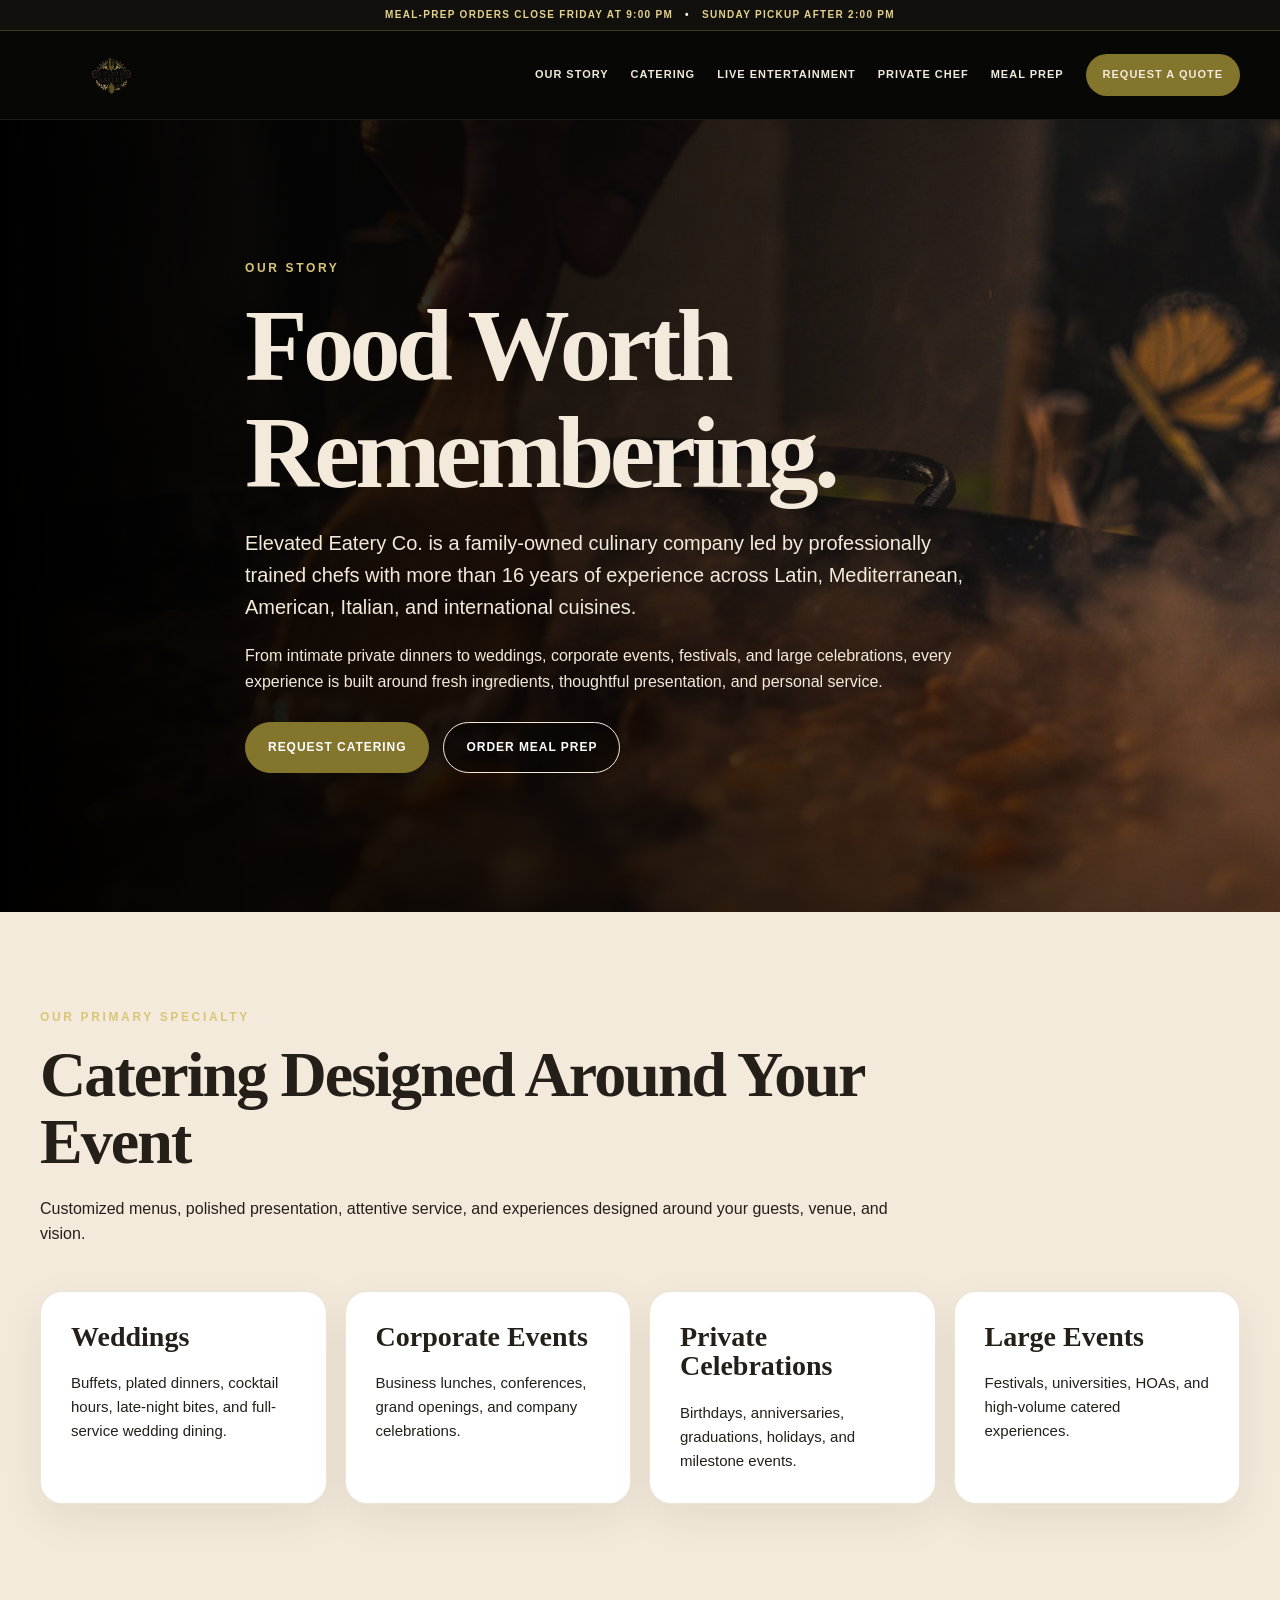
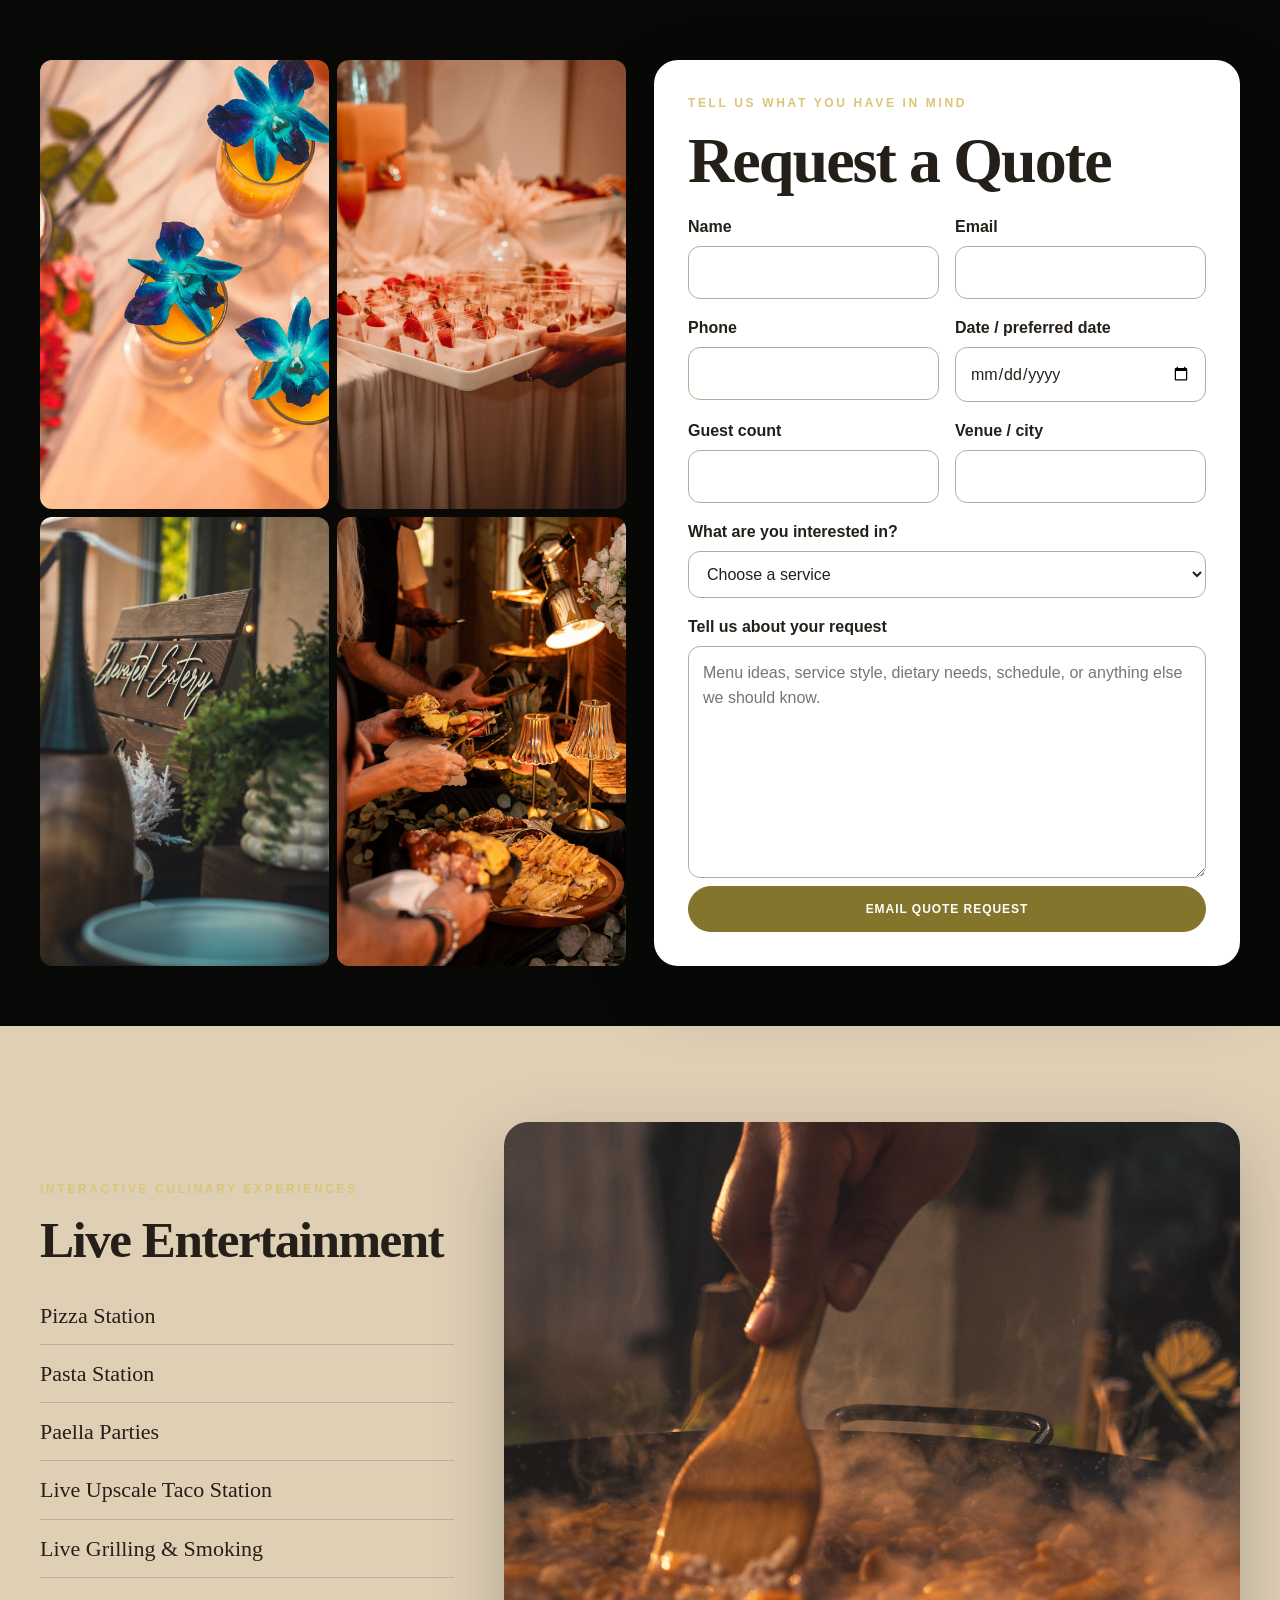
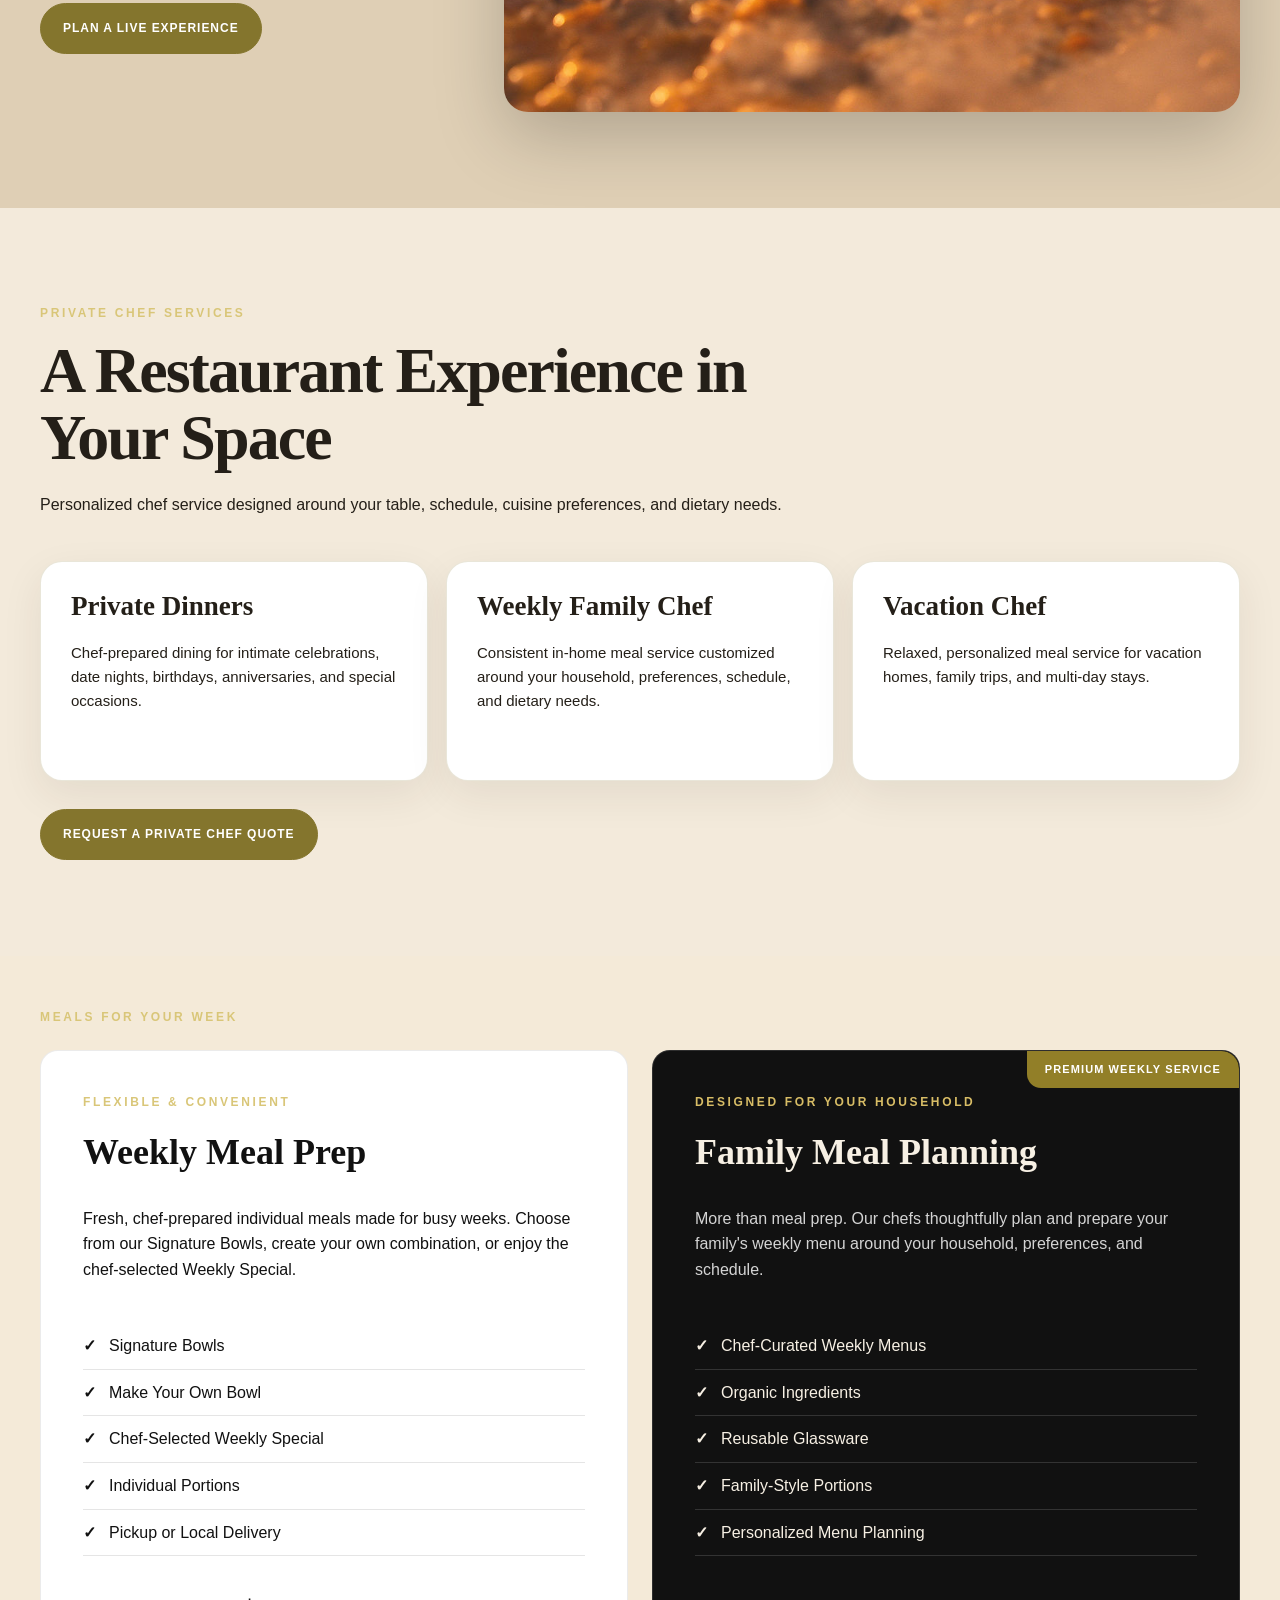
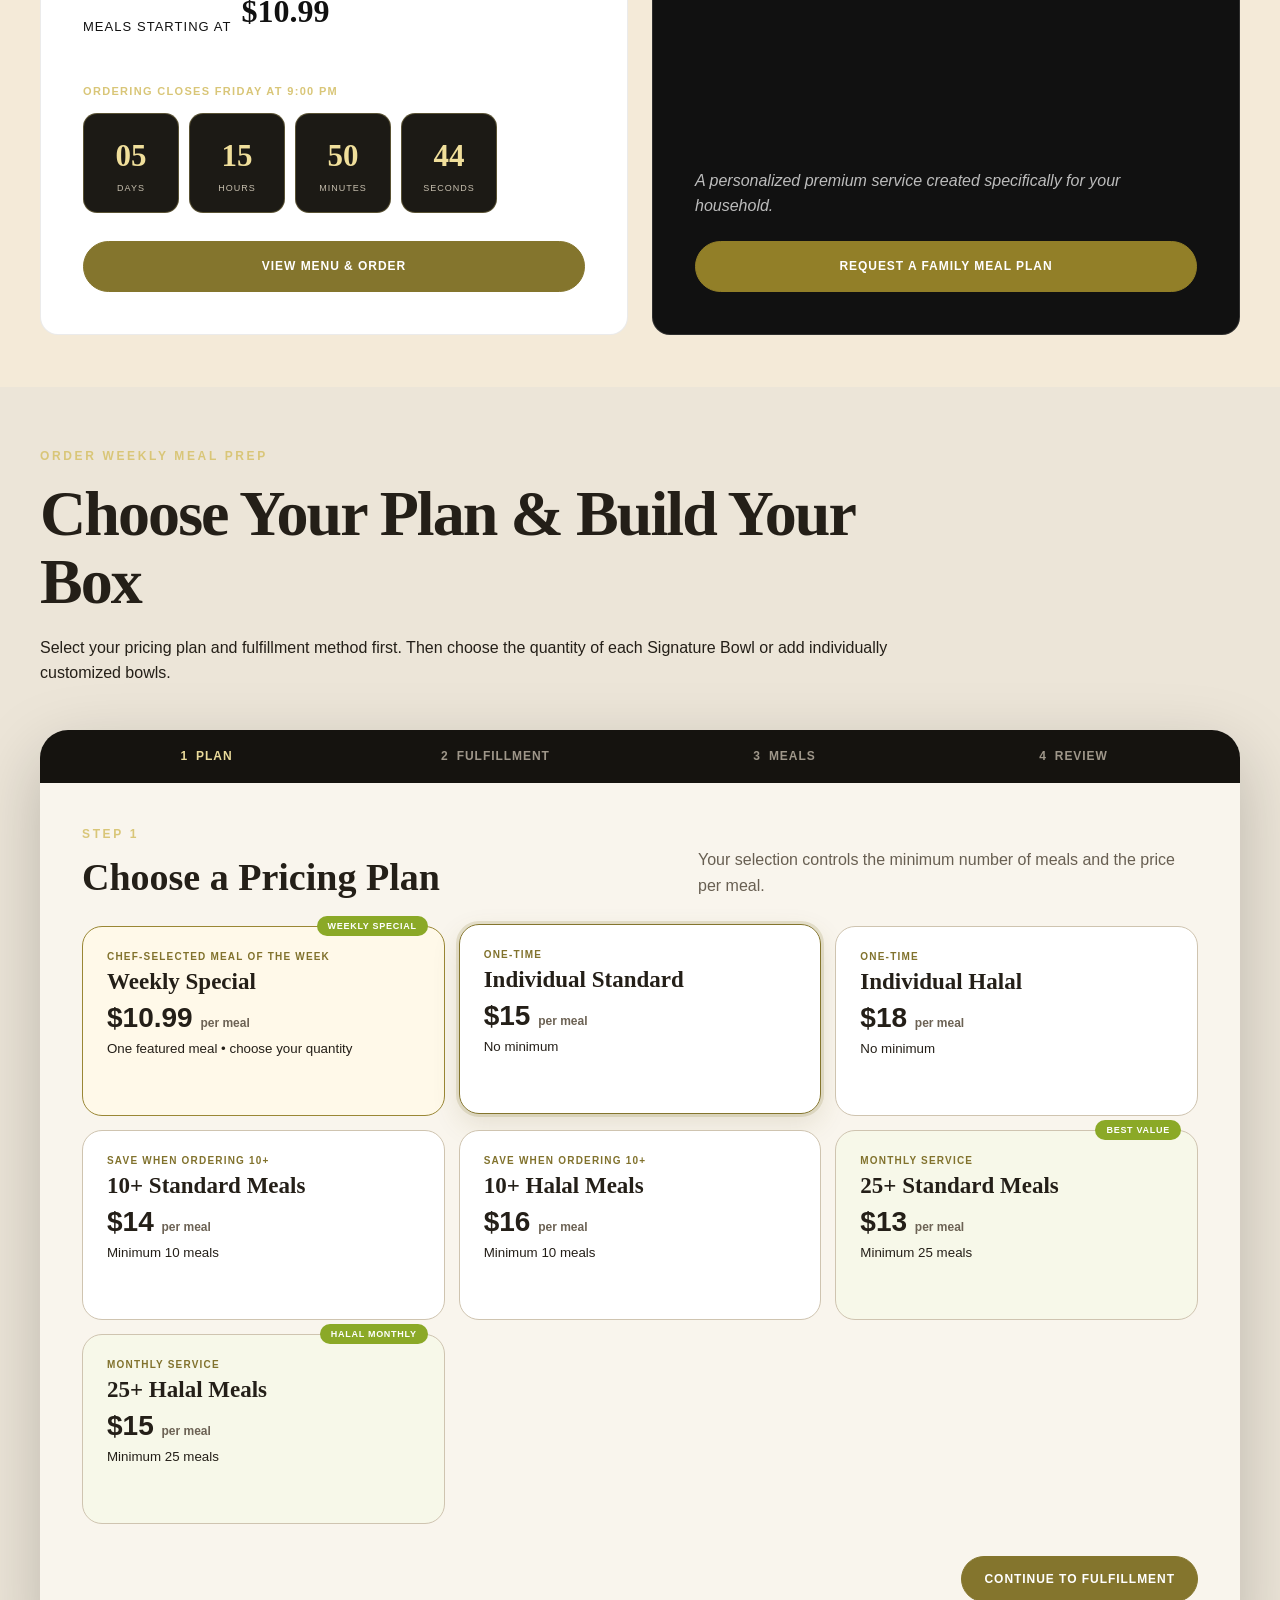
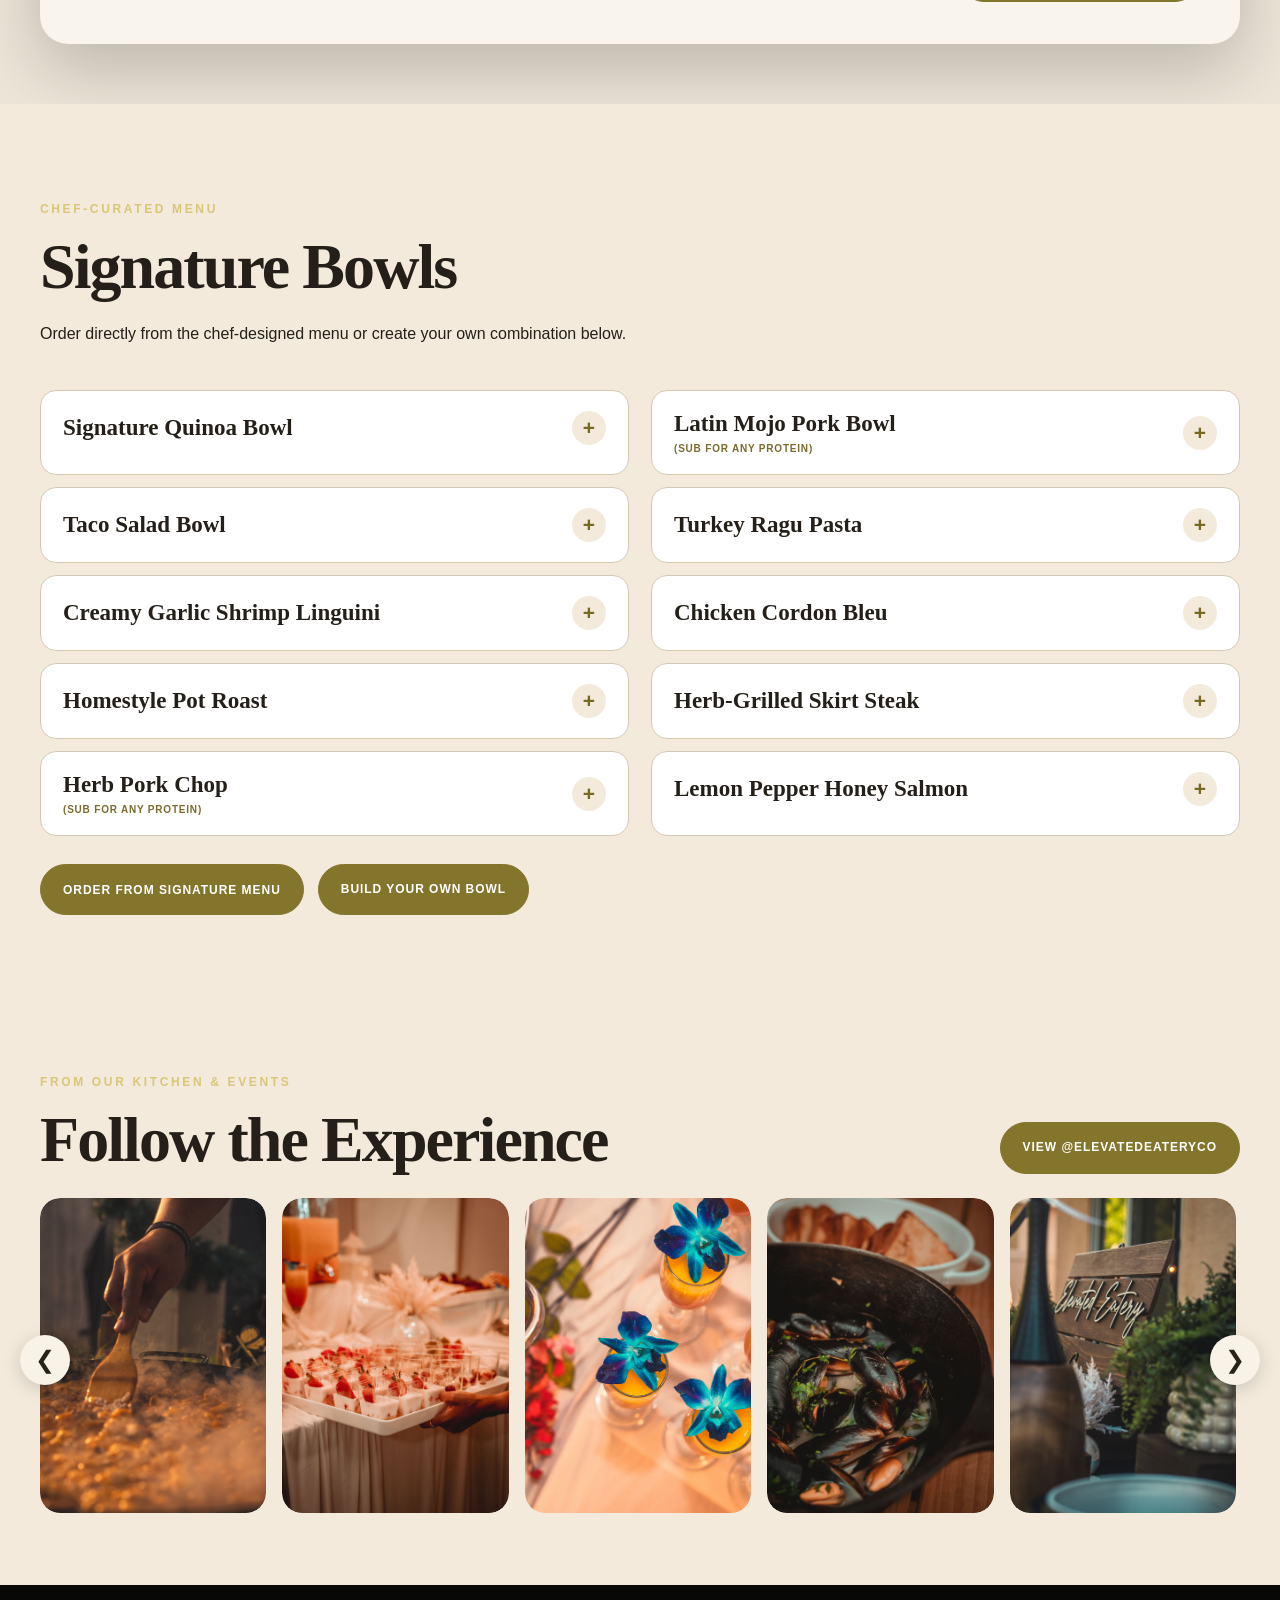
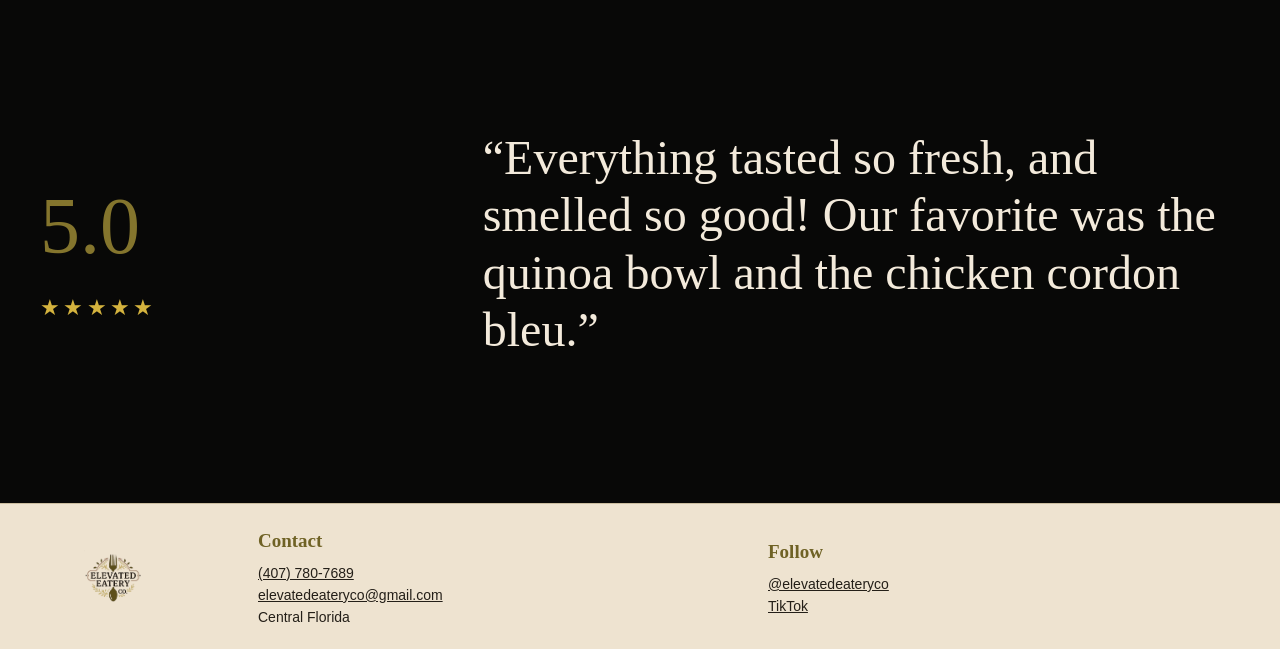
==== commit 52641957: "Update index.html" ====
--- a/index.html
+++ b/index.html
@@ -630,7 +630,7 @@
   </a>
 
   <a data-instagram target="_blank">
-    <img src="assets/bartending.jpeg" alt="Elevated Eatery bartending service">
+    <img src="assets/Bartending.jpeg" alt="Elevated Eatery Bartending service">
   </a>
 
 </div>
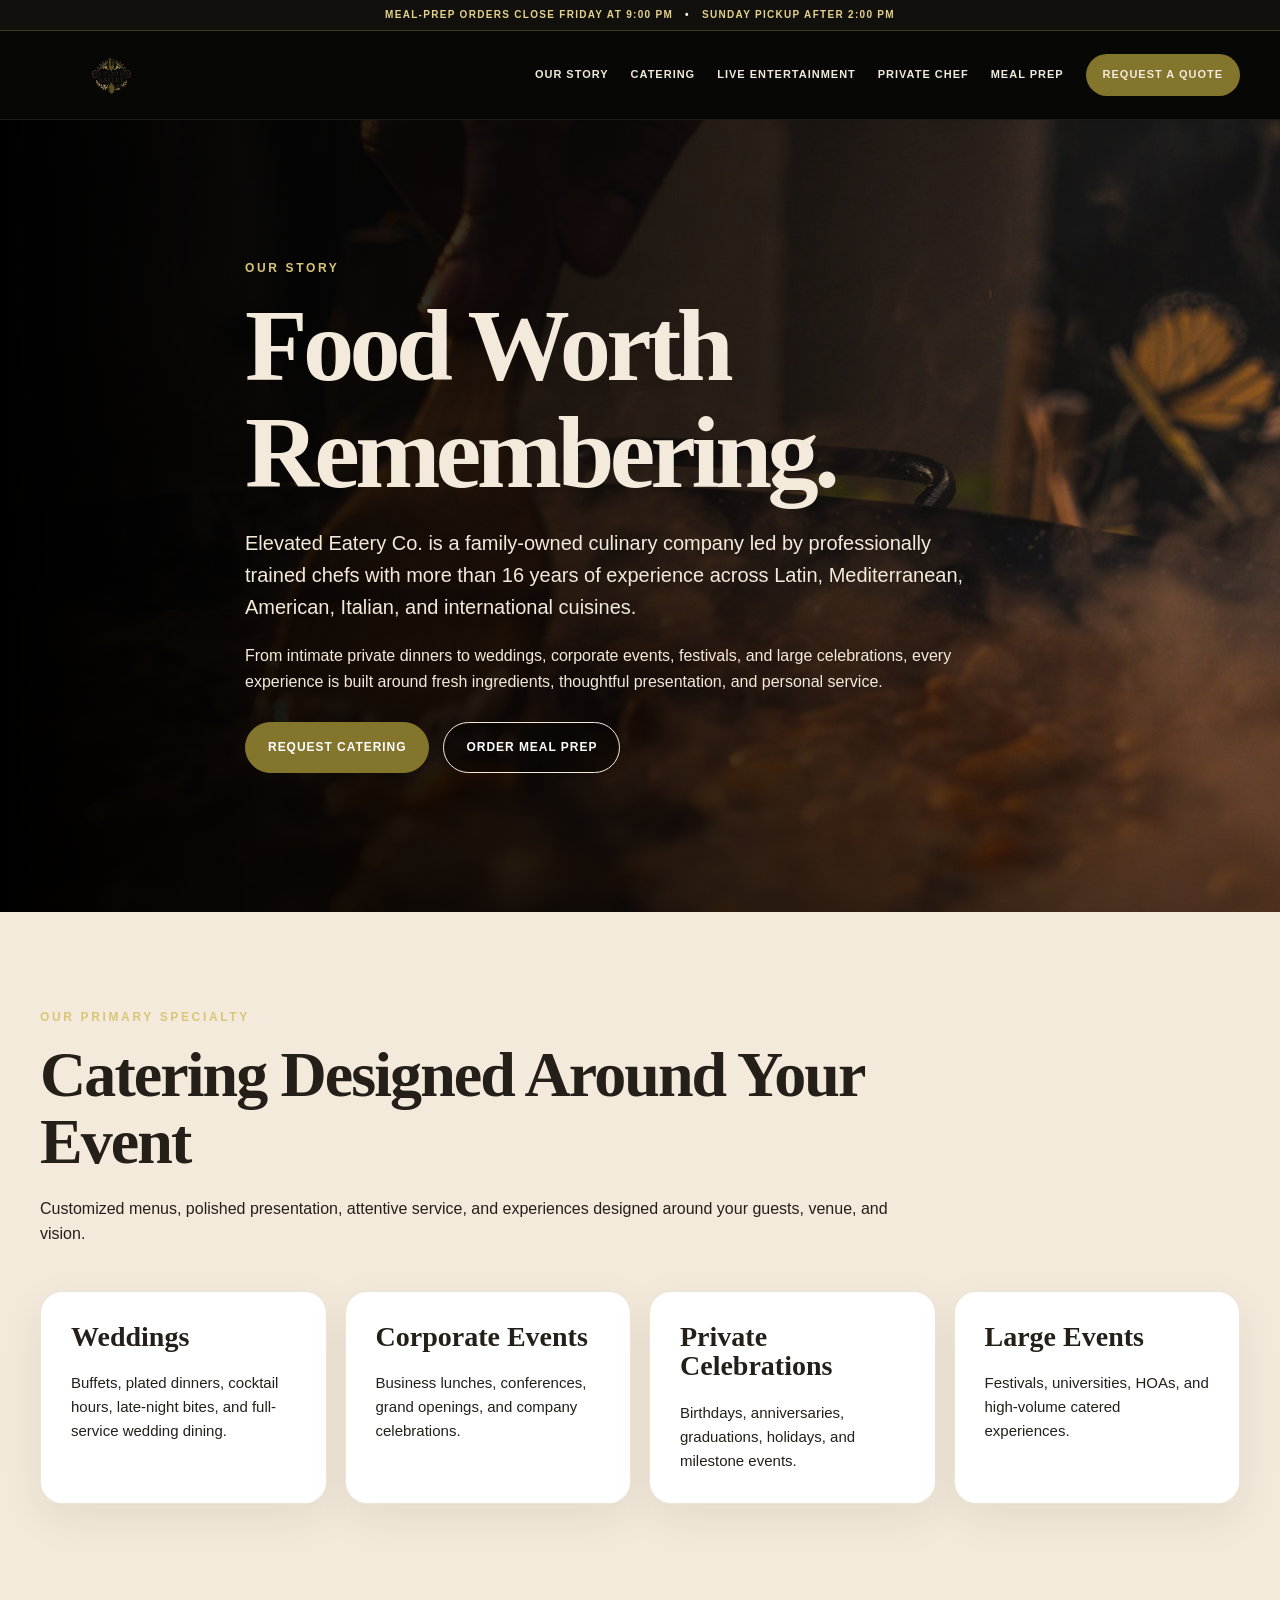
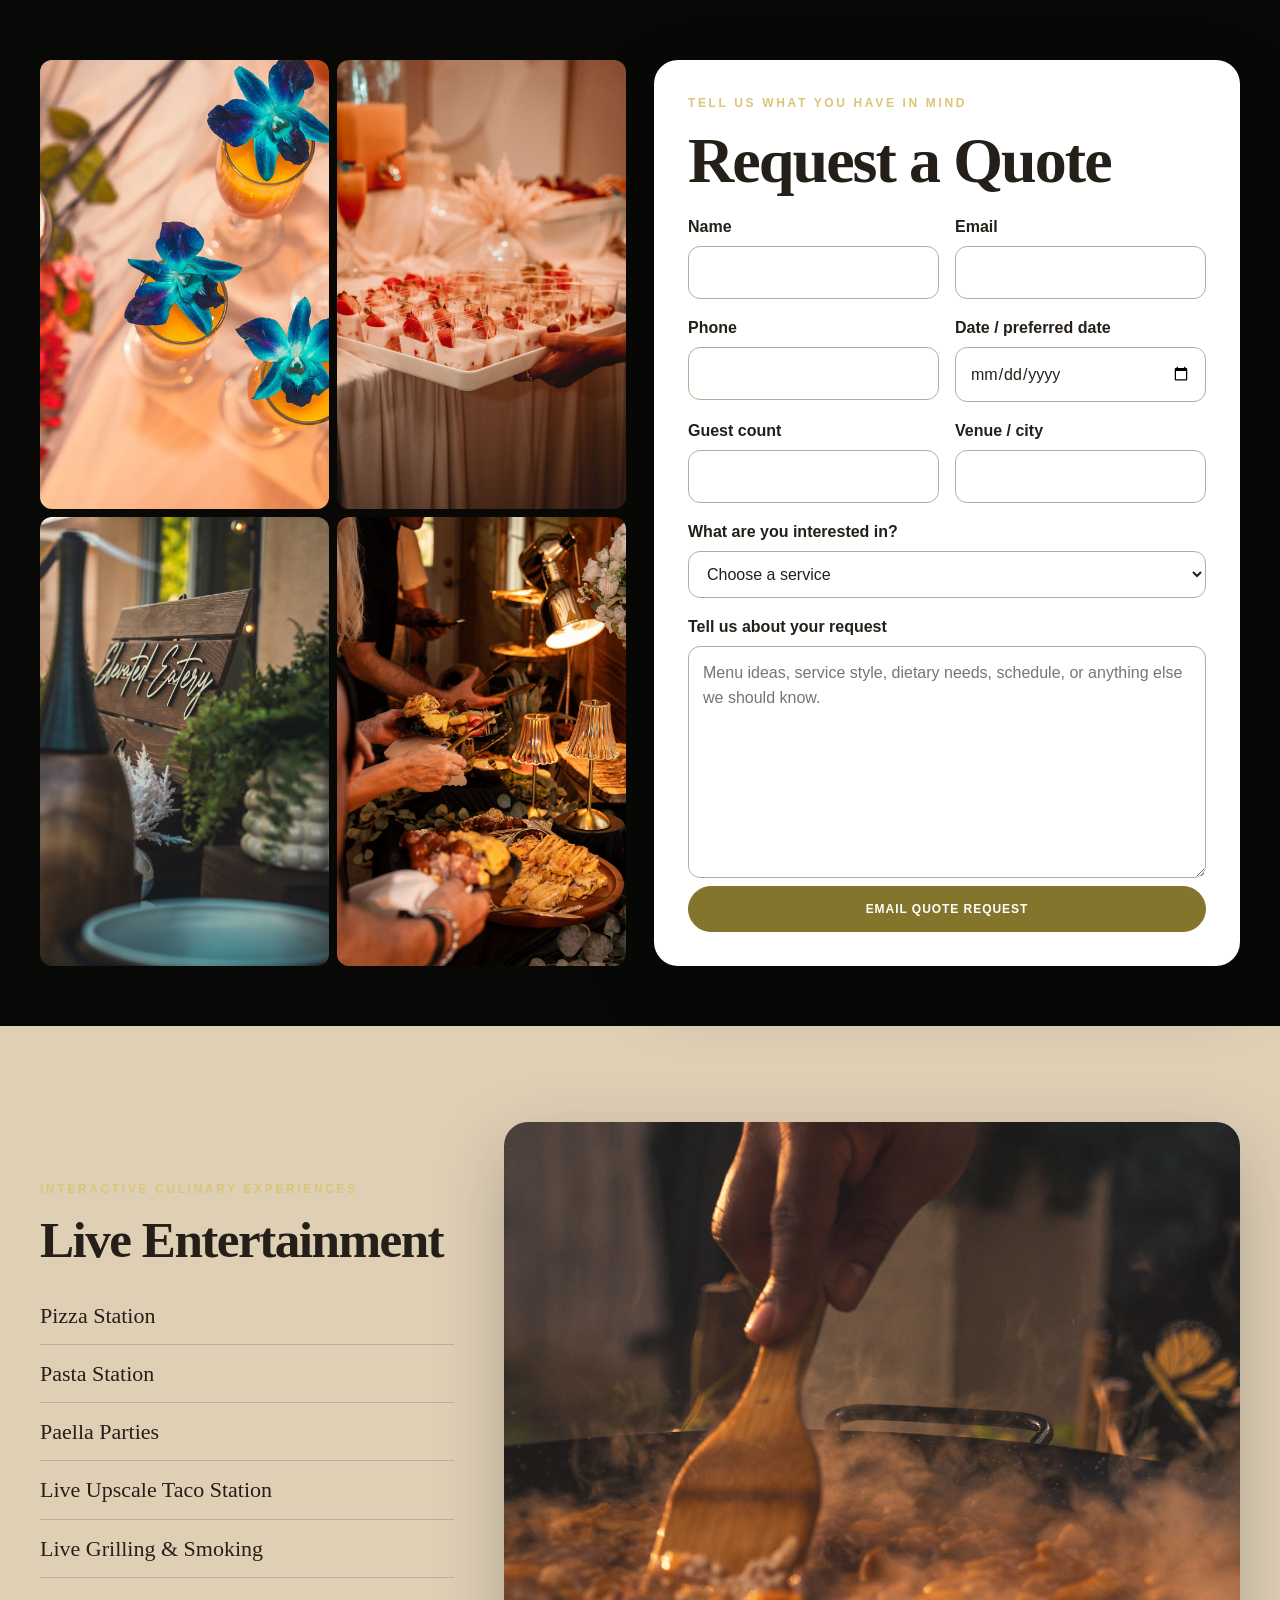
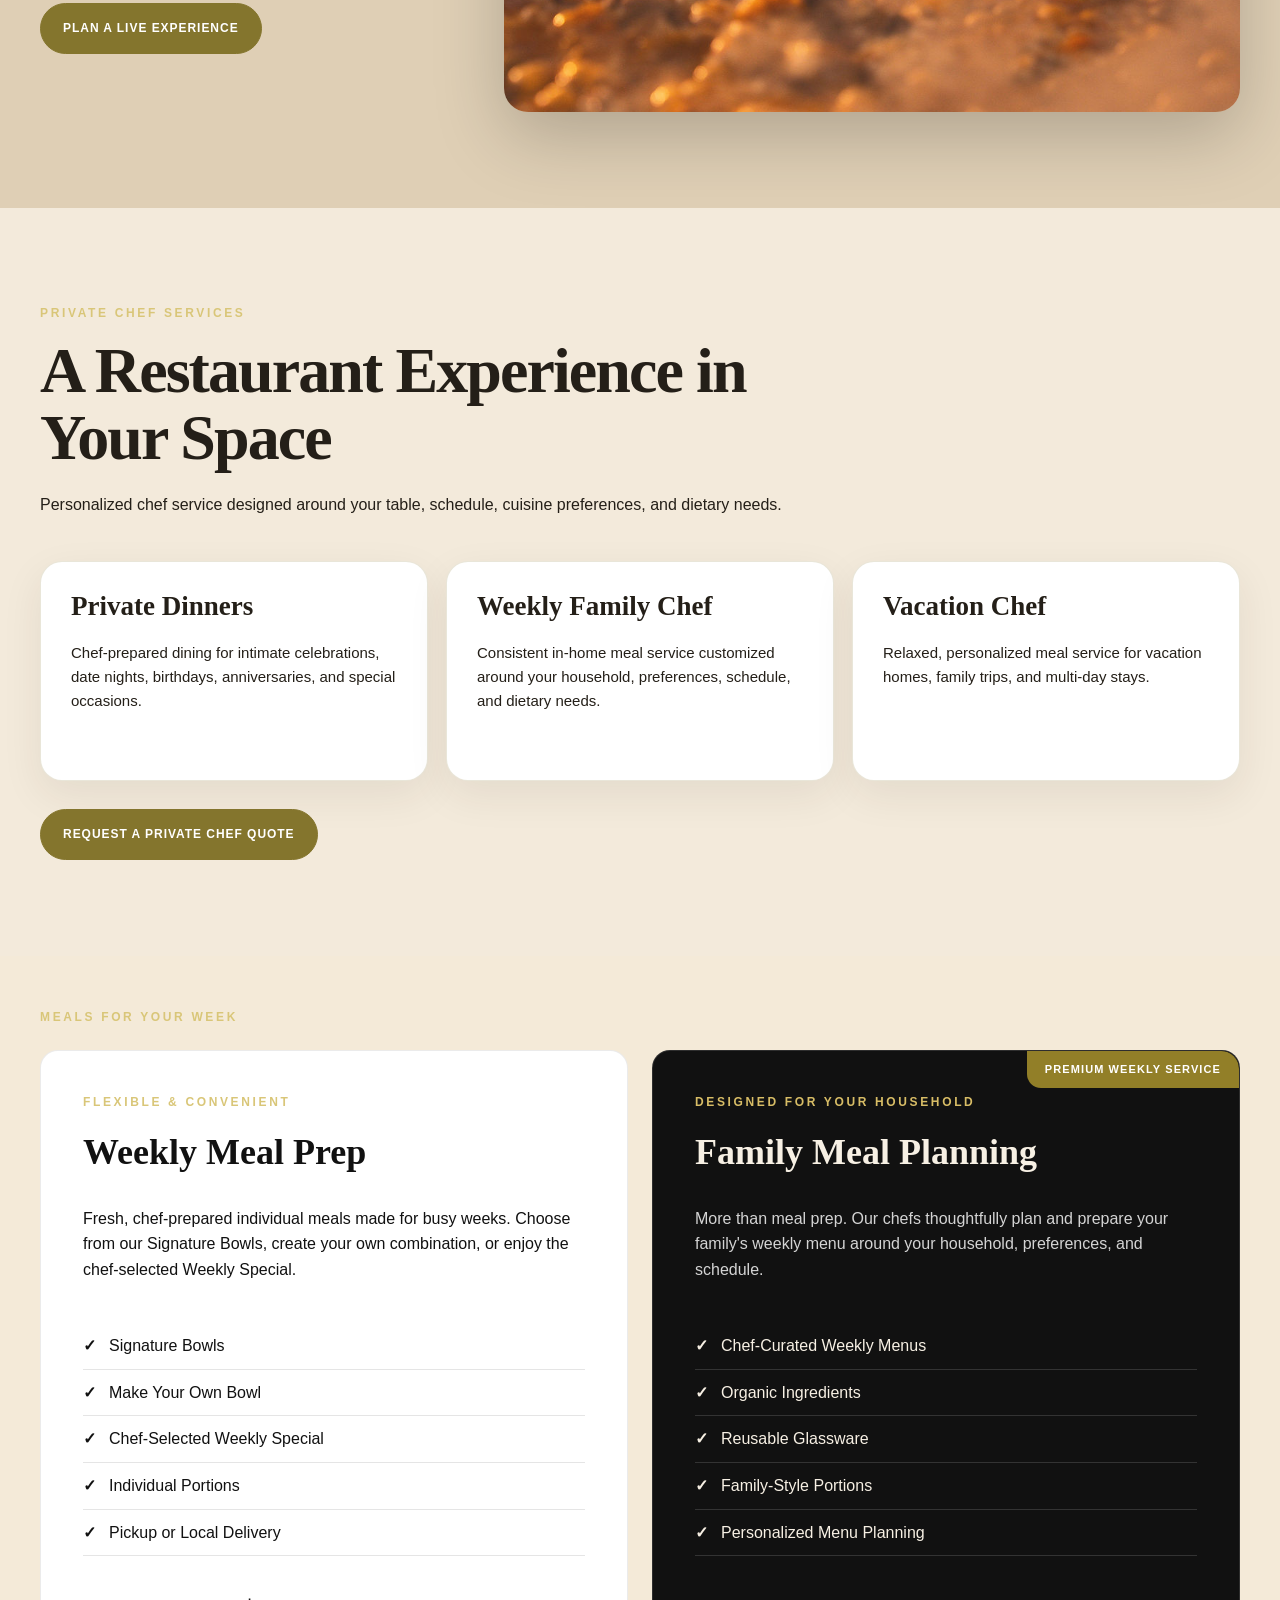
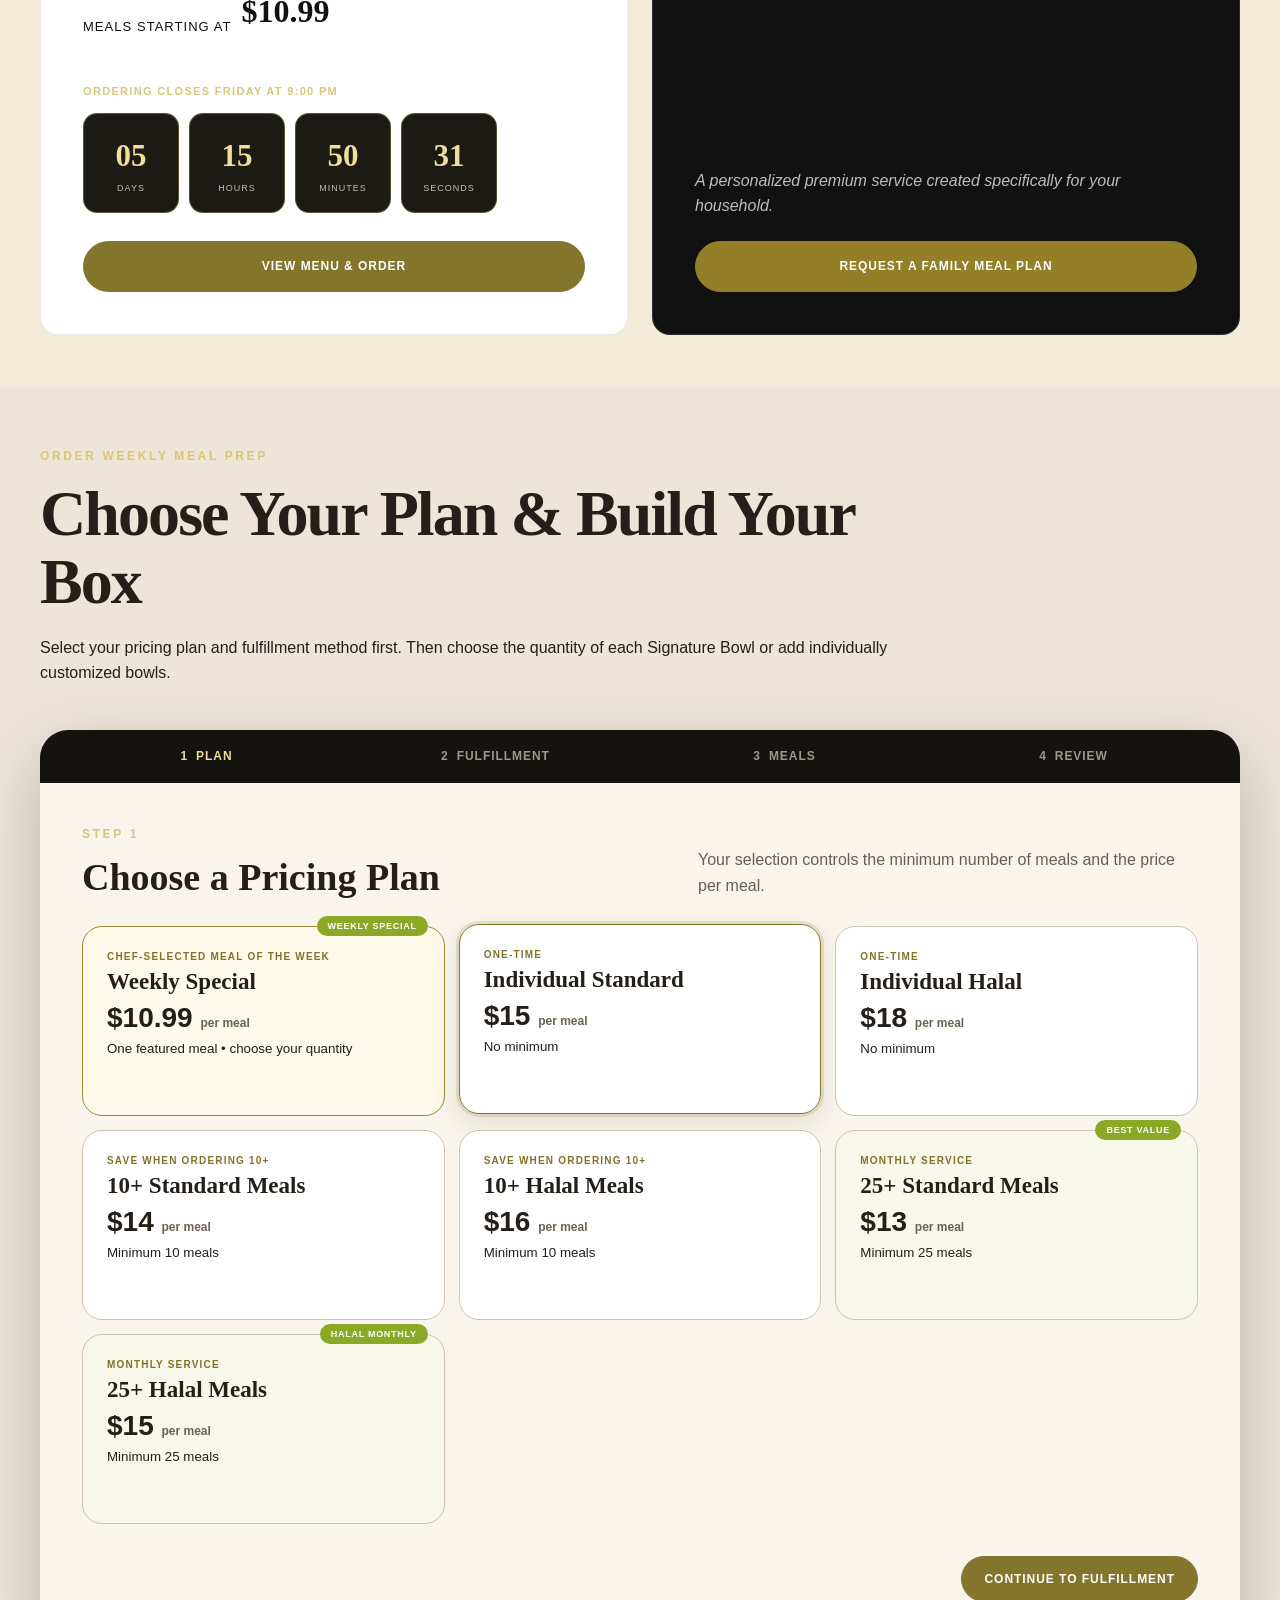
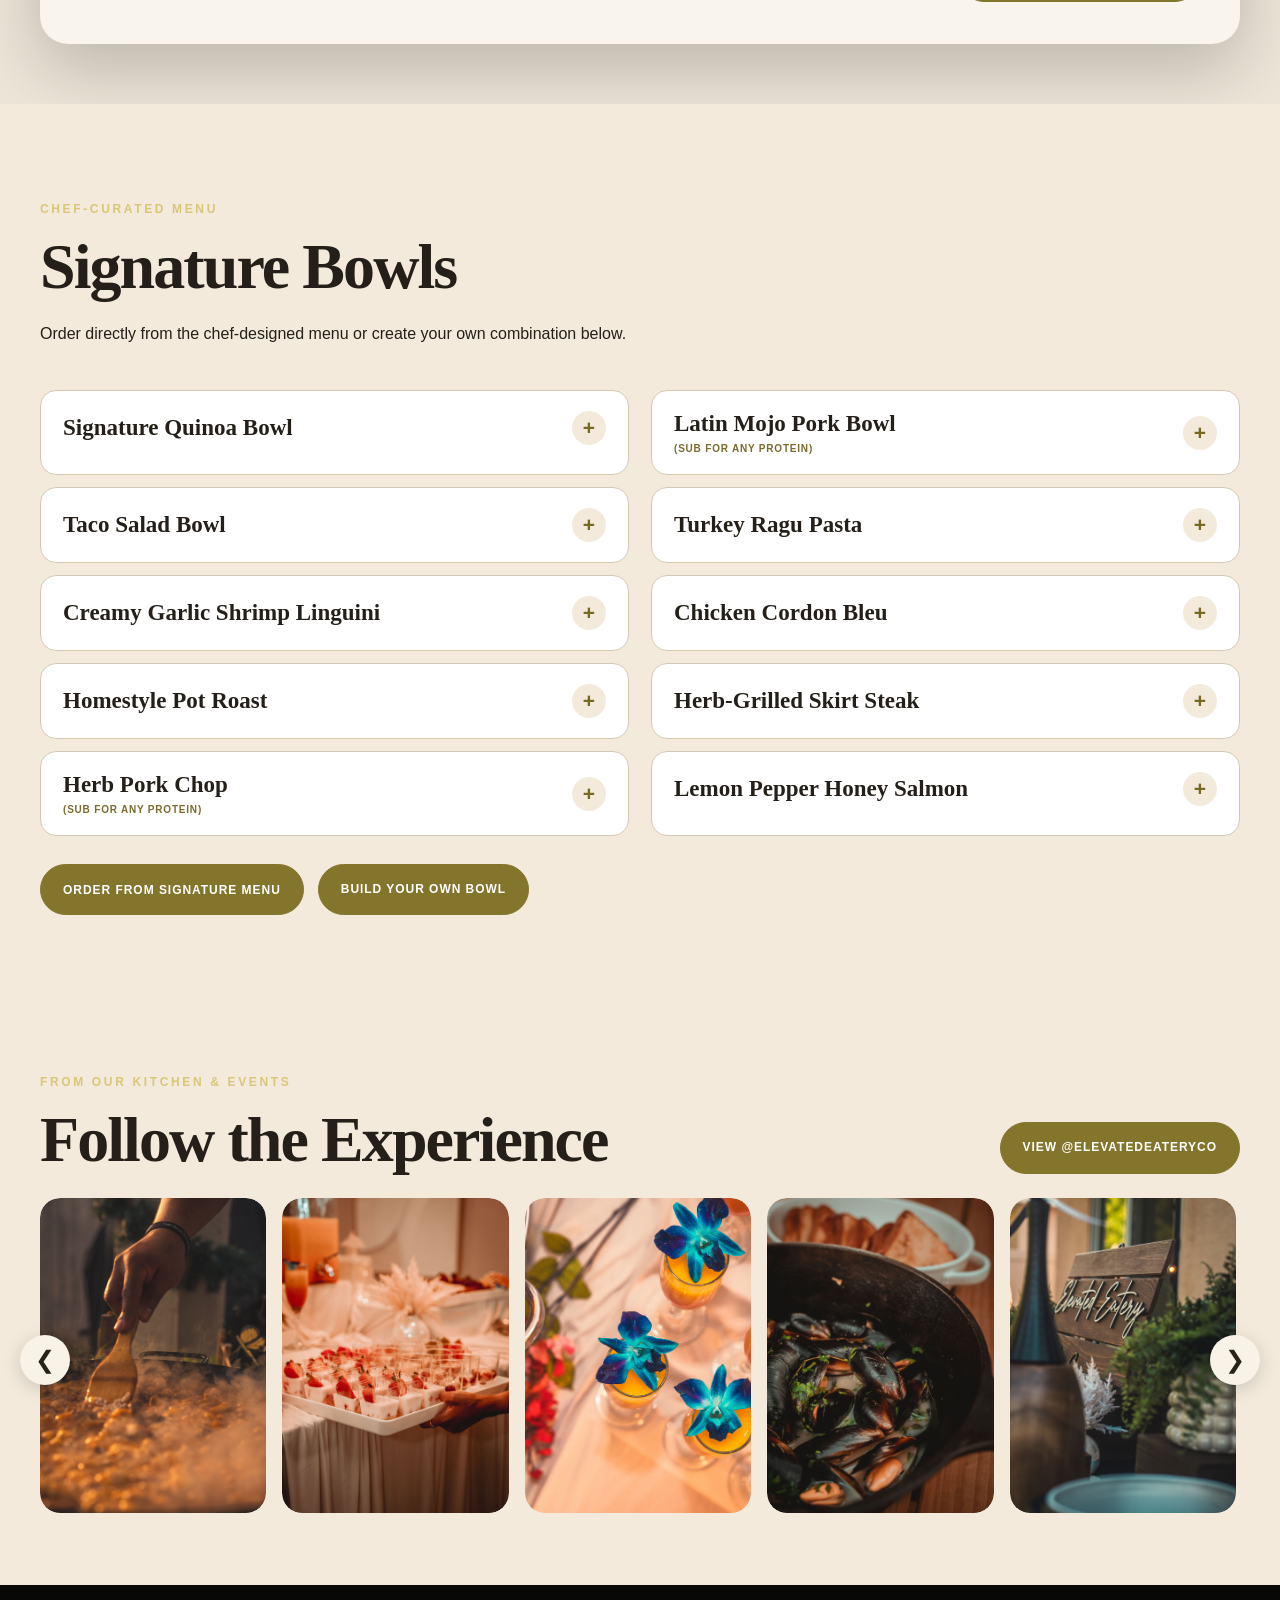
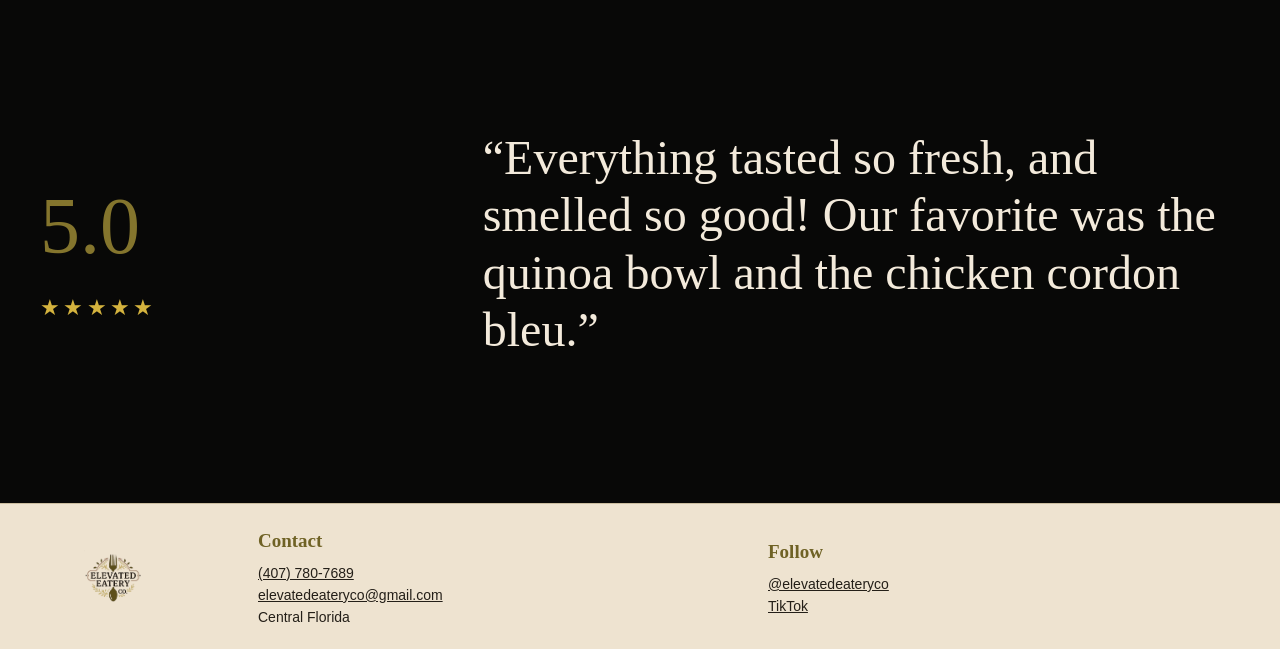
==== commit f173f1bf: "Update index.html" ====
--- a/index.html
+++ b/index.html
@@ -630,7 +630,7 @@
   </a>
 
   <a data-instagram target="_blank">
-    <img src="assets/Bartending.jpeg" alt="Elevated Eatery Bartending service">
+   <img src="assets/Bartending.jpeg" alt="Elevated Eatery bartending service">
   </a>
 
 </div>
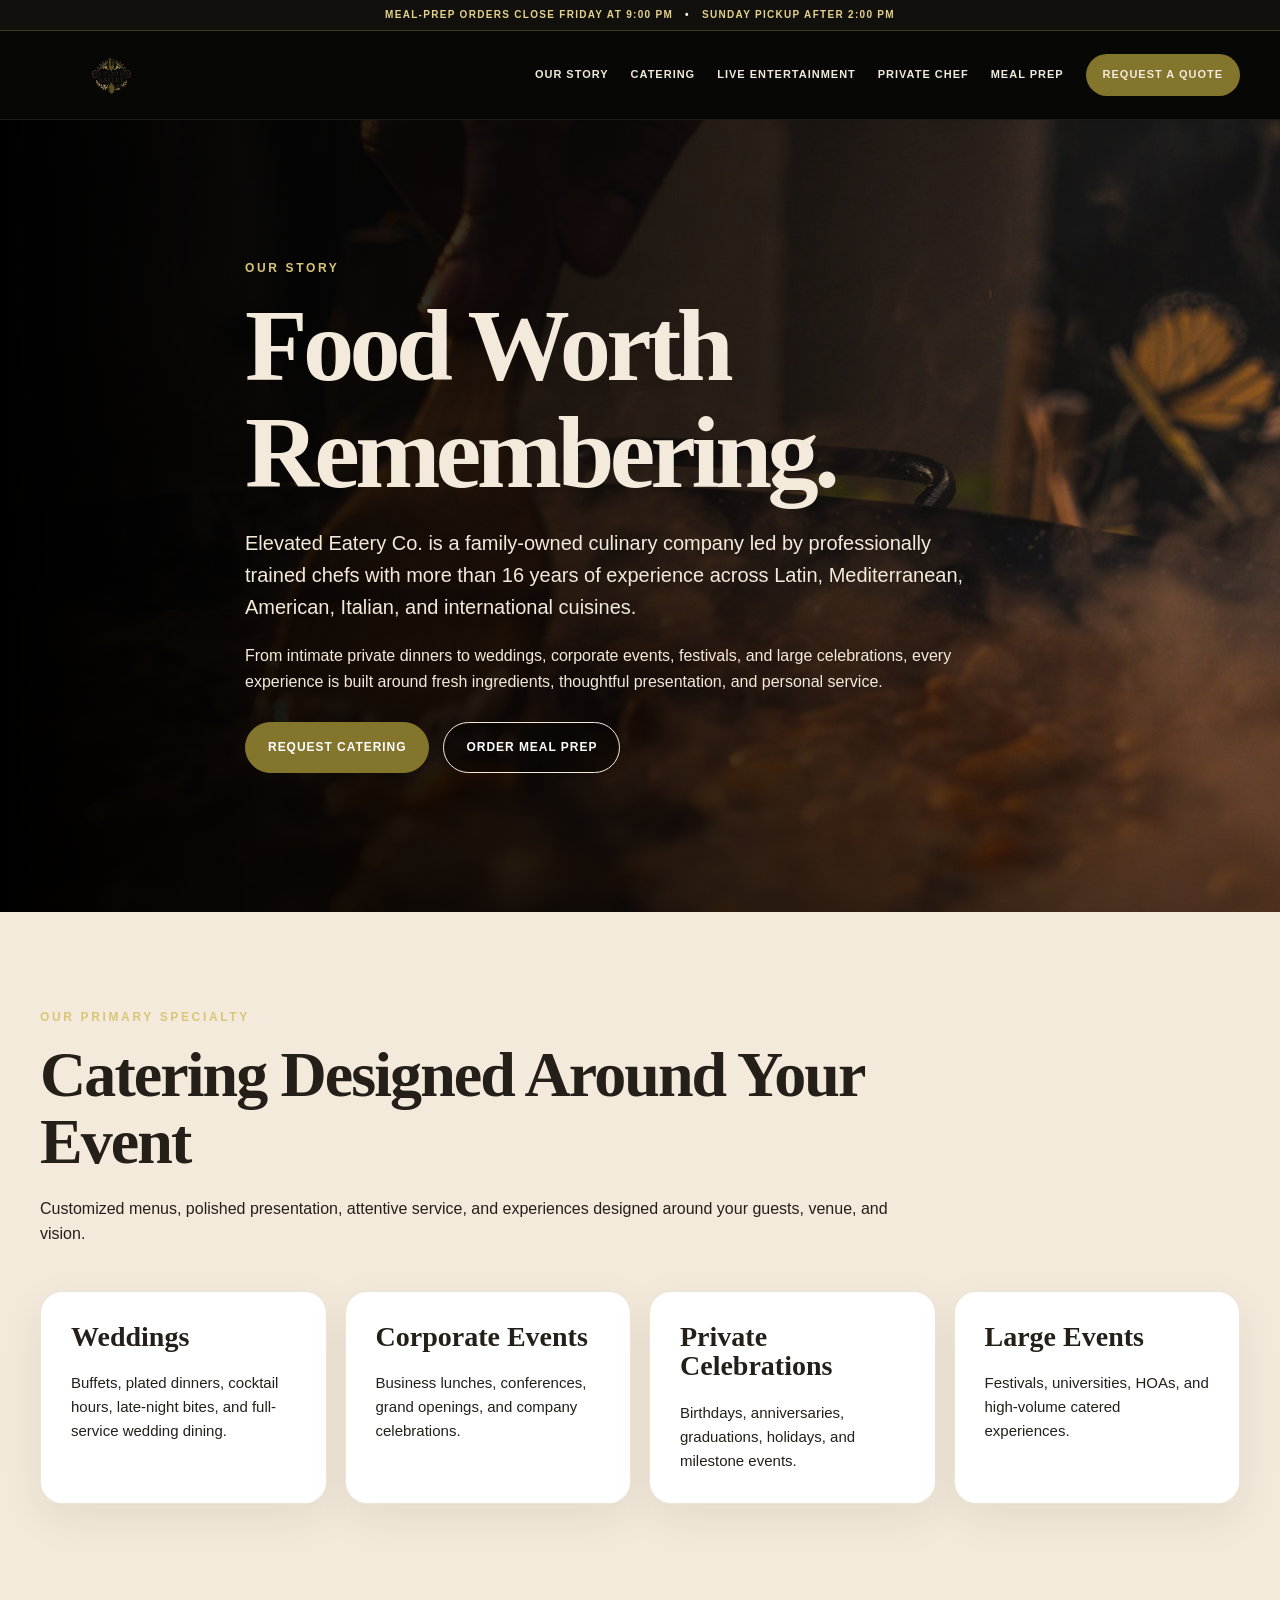
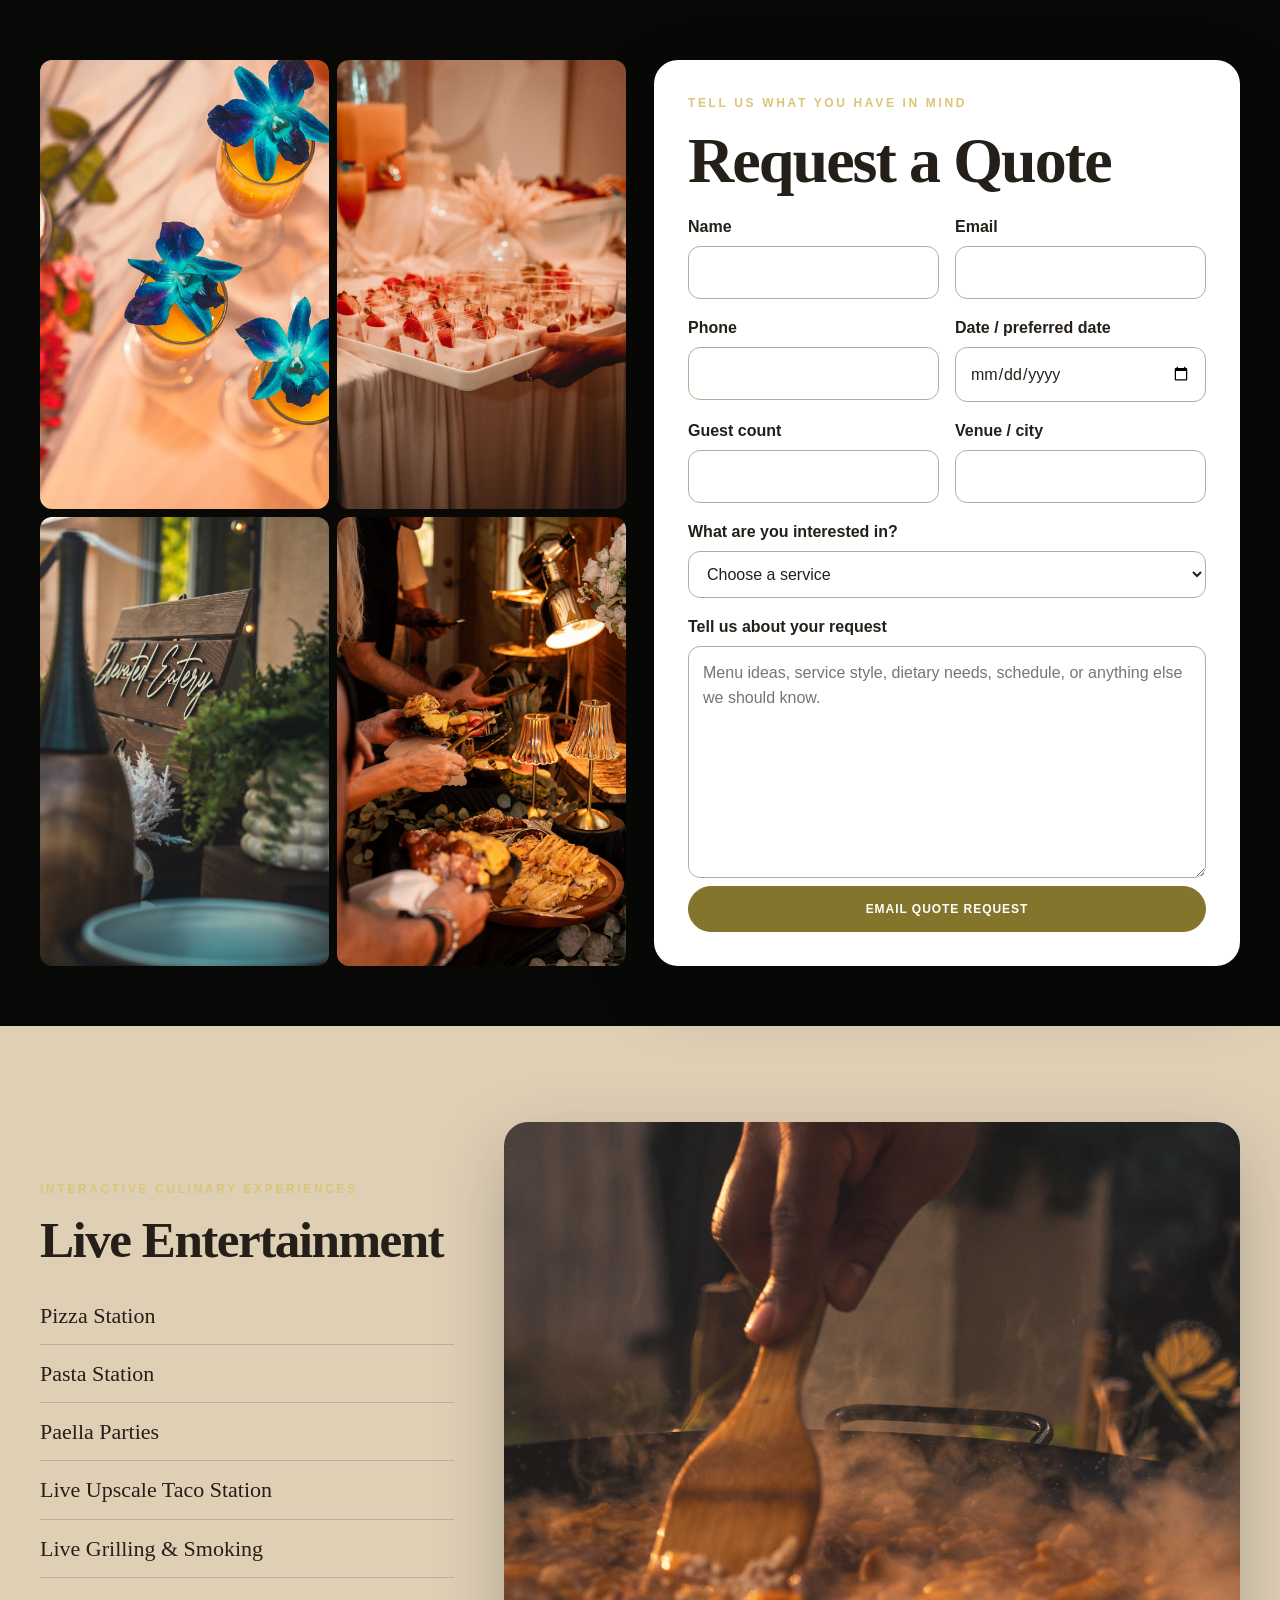
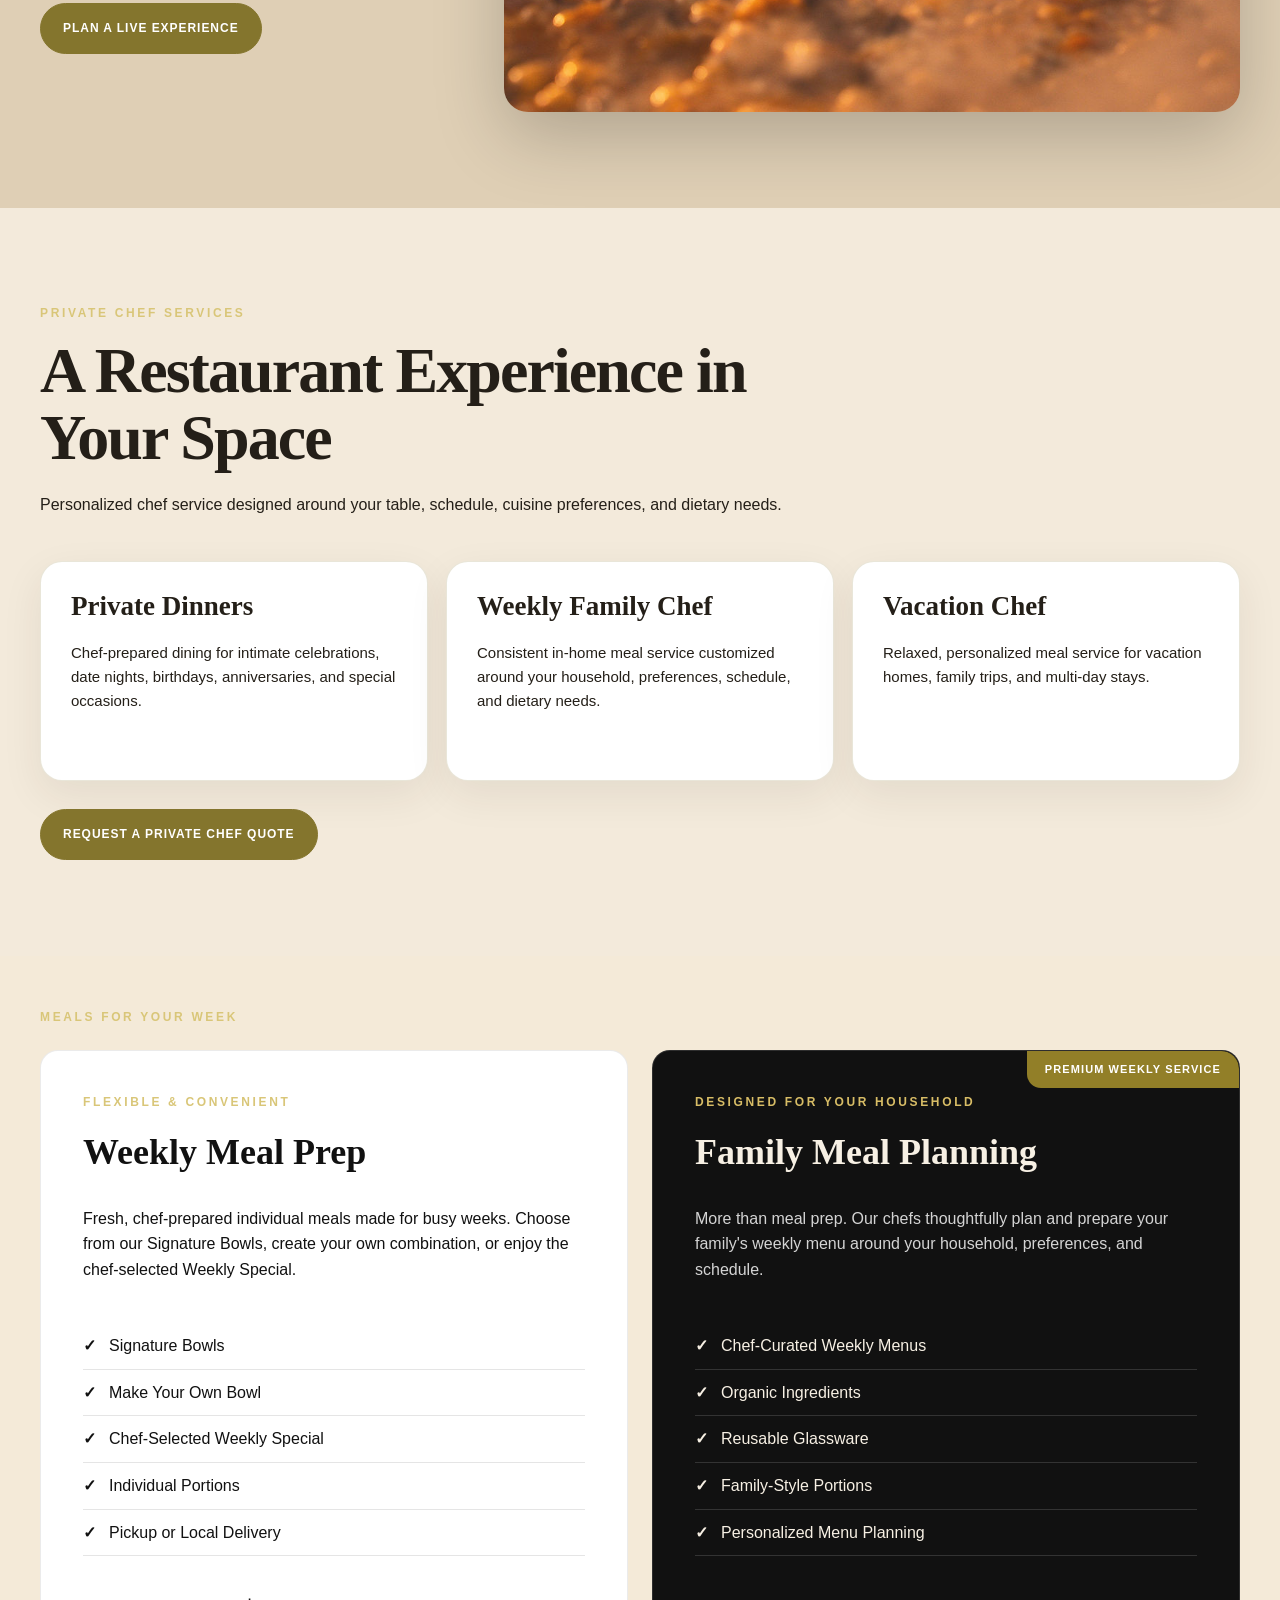
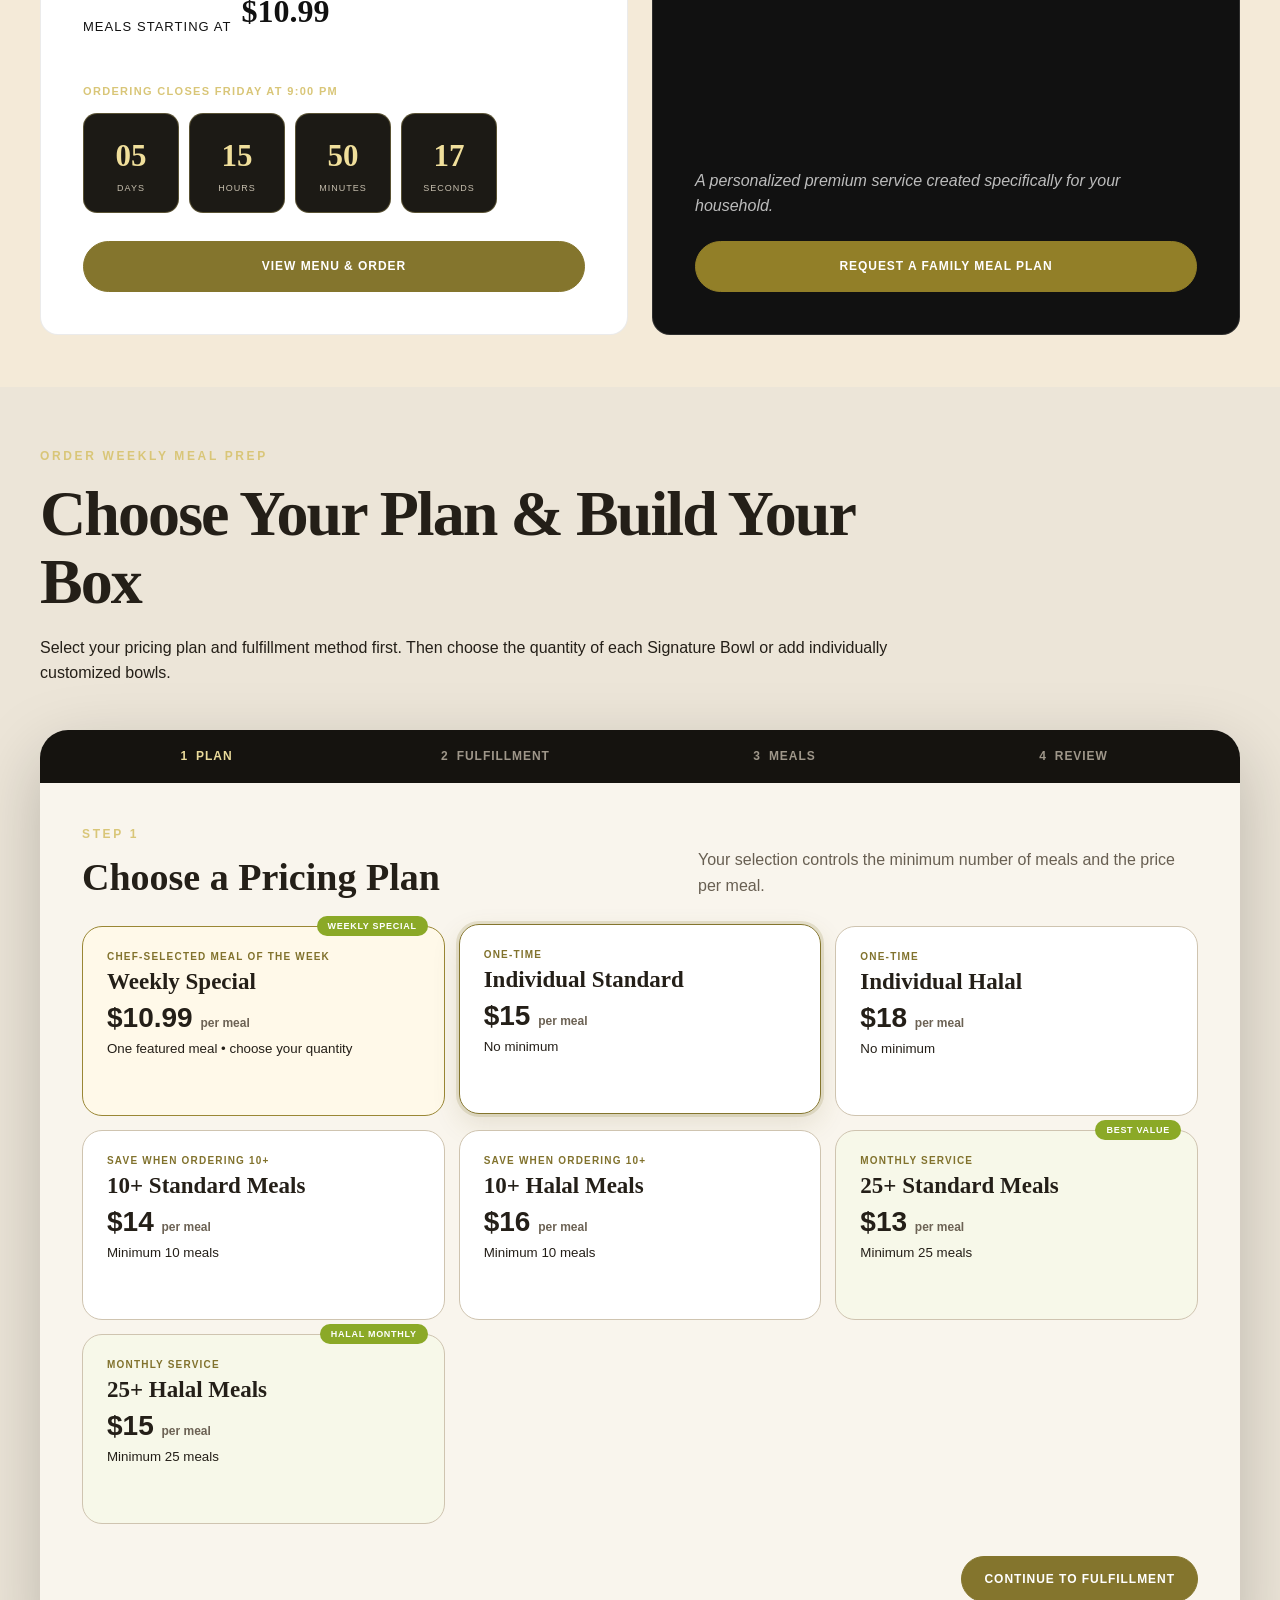
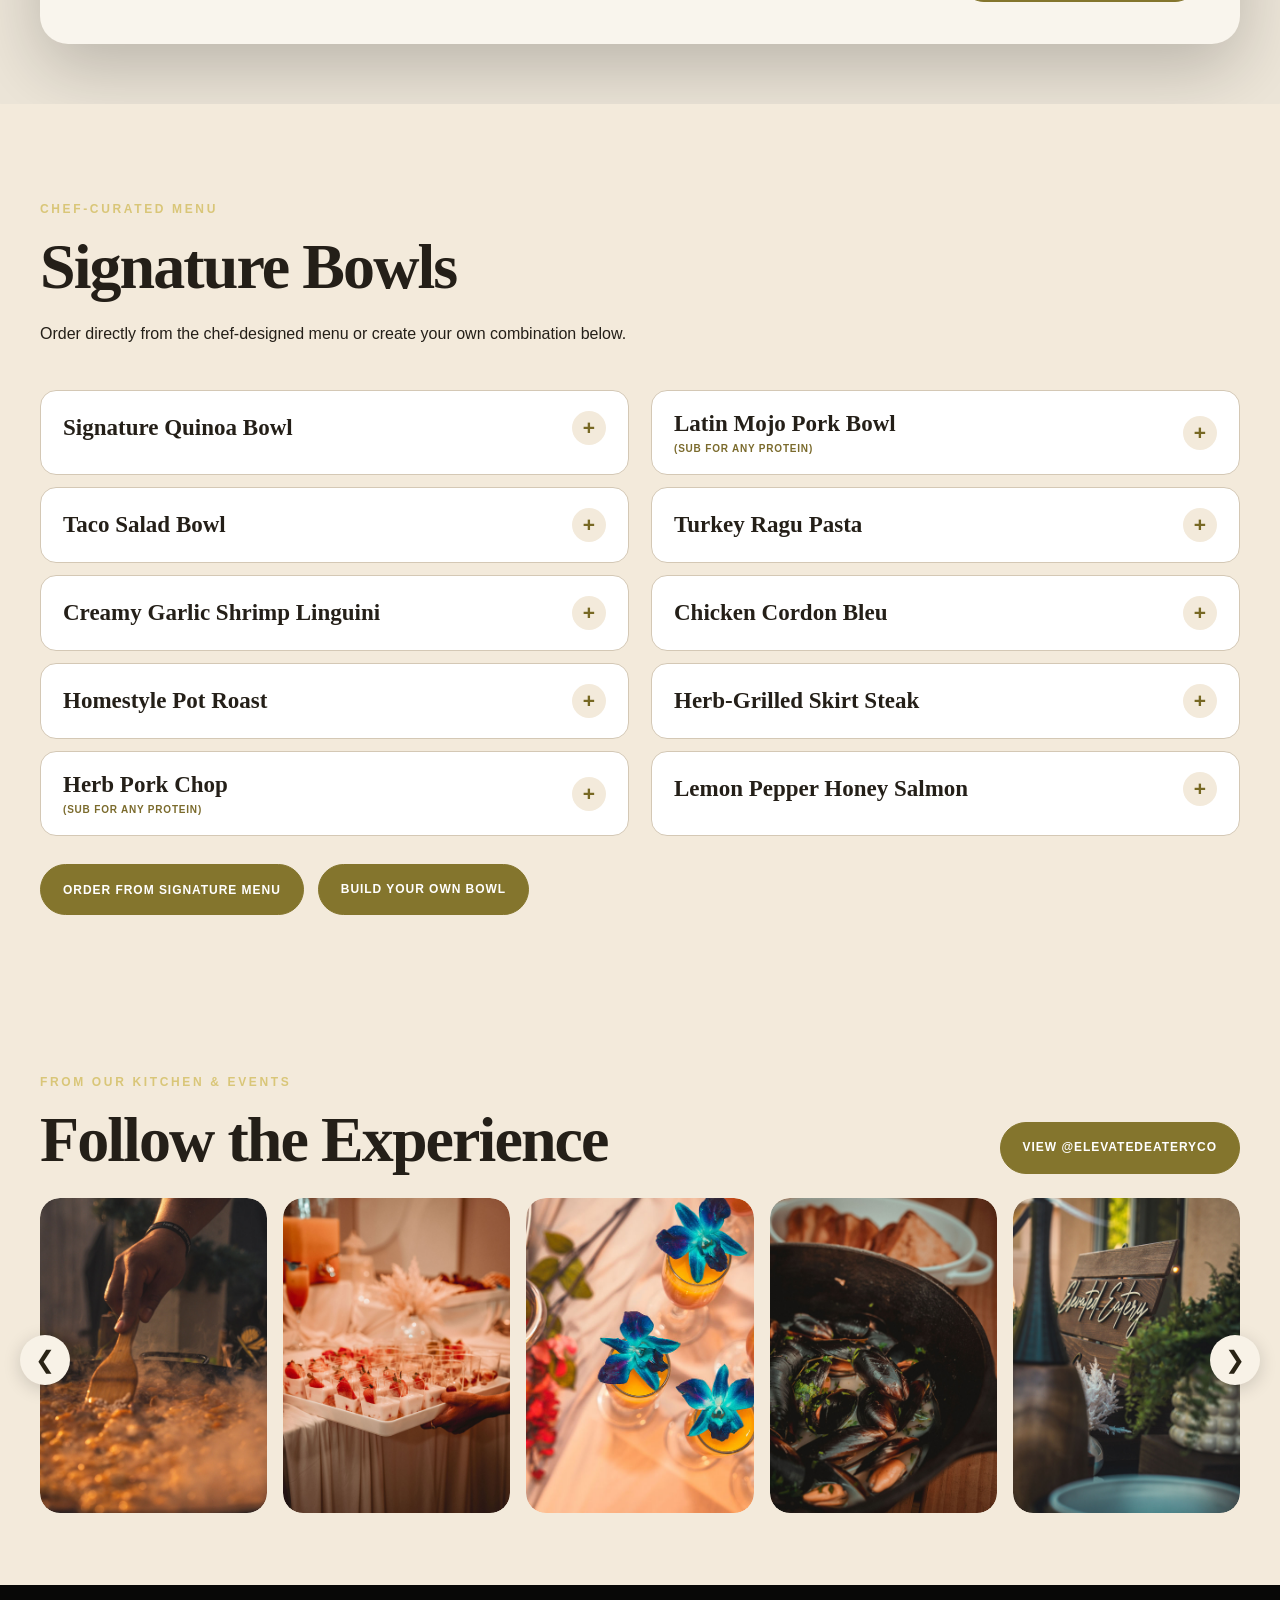
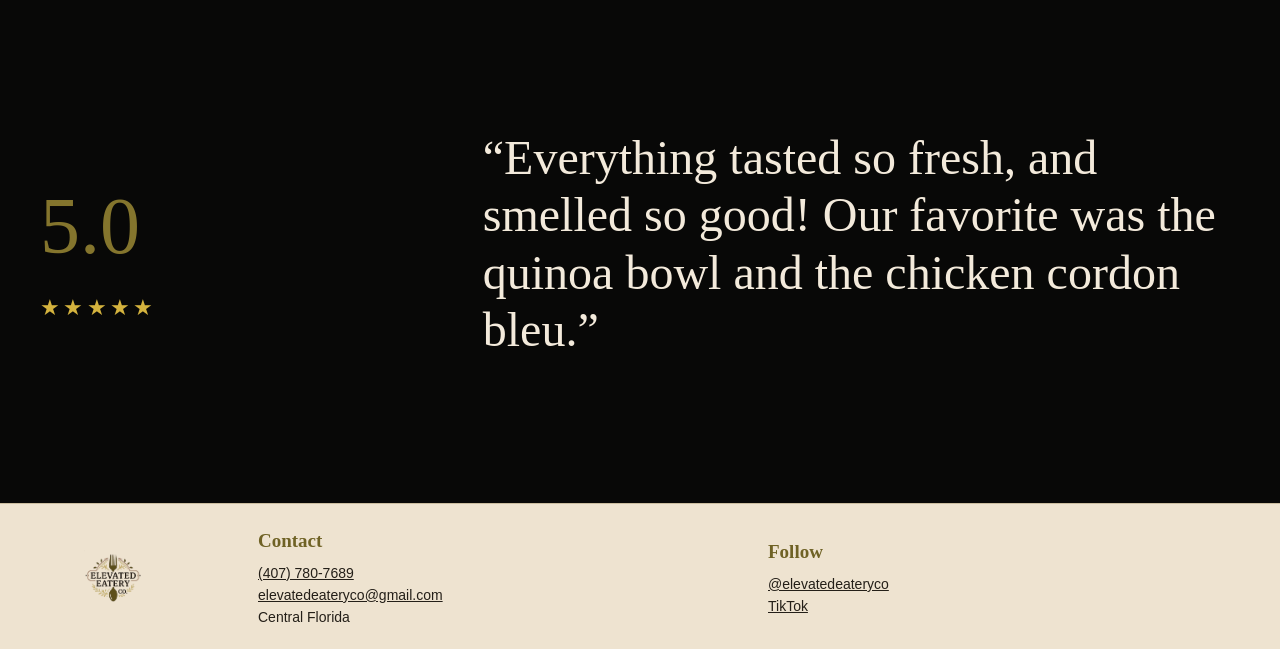
==== commit 53c4dabb: "Update index.html" ====
--- a/index.html
+++ b/index.html
@@ -13,7 +13,7 @@
 <meta name="twitter:card" content="summary_large_image">
 <meta name="twitter:title" content="Elevated Eatery Co.">
 <meta name="twitter:description" content="Premium Catering & Private Chef Services in Central Florida.">
-<meta name="twitter:image" content="https://elevatedeateryco.com/assets/logo.png"><link rel="stylesheet" href="styles.css?v=20260924-3"><script src="config.js"></script>
+<meta name="twitter:image" content="https://elevatedeateryco.com/assets/logo.png"><link rel="stylesheet" href="styles.css?v=20260924-4"><script src="config.js"></script>
 
 <script type="application/ld+json">
 {
--- a/styles.css
+++ b/styles.css
@@ -1170,33 +1170,34 @@
 }
 
 /* =========================================
-   FOLLOW THE EXPERIENCE - SCROLLING GALLERY
+   FOLLOW THE EXPERIENCE - GALLERY
    ========================================= */
 
 .experience-gallery-wrap {
   position: relative;
   width: 100%;
-  max-width: 100%;
   margin-top: 24px;
+  overflow: visible;
 }
 
 .experience-gallery {
   display: flex !important;
+  flex-direction: row !important;
   flex-wrap: nowrap !important;
   gap: 16px;
 
   width: 100%;
-  max-width: 100%;
-
-  overflow-x: scroll !important;
-  overflow-y: hidden;
+  overflow-x: auto !important;
+  overflow-y: hidden !important;
 
   scroll-behavior: smooth;
   scroll-snap-type: x mandatory;
   -webkit-overflow-scrolling: touch;
 
   scrollbar-width: none;
-  padding: 0 2px 10px;
+  overscroll-behavior-x: contain;
+
+  padding: 0 0 10px;
 }
 
 .experience-gallery::-webkit-scrollbar {
@@ -1204,30 +1205,29 @@
 }
 
 .experience-gallery > a {
-  display: block;
+  display: block !important;
   flex: 0 0 calc((100% - 64px) / 5) !important;
-  width: calc((100% - 64px) / 5);
-  min-width: calc((100% - 64px) / 5);
-  scroll-snap-align: start;
+  width: calc((100% - 64px) / 5) !important;
+  min-width: calc((100% - 64px) / 5) !important;
+  max-width: none !important;
+
   overflow: hidden;
   border-radius: 20px;
+  scroll-snap-align: start;
 }
 
 .experience-gallery > a > img {
-  display: block;
-  width: 100%;
-  height: 315px;
-  object-fit: cover;
+  display: block !important;
+  width: 100% !important;
+  max-width: none !important;
+  height: 315px !important;
+
+  object-fit: cover !important;
   border-radius: 20px;
-  transition: transform 0.3s ease;
-}
-
-.experience-gallery > a:hover > img {
-  transform: scale(1.025);
-}
-
-
-/* LEFT + RIGHT BUTTONS */
+}
+
+
+/* ARROWS */
 
 .gallery-arrow {
   position: absolute;
@@ -1238,19 +1238,18 @@
   width: 50px;
   height: 50px;
 
-  border: 0;
-  border-radius: 50%;
-
-  background: #f8f2e7;
-  color: #292315;
-
-  font-size: 24px;
-  cursor: pointer;
-
   display: flex;
   align-items: center;
   justify-content: center;
 
+  border: 0;
+  border-radius: 50%;
+  background: #f8f2e7;
+  color: #292315;
+
+  font-size: 24px;
+  cursor: pointer;
+
   box-shadow: 0 4px 18px rgba(0,0,0,.16);
 }
 
@@ -1268,13 +1267,13 @@
 @media (max-width: 1000px) {
 
   .experience-gallery > a {
-    flex-basis: calc((100% - 32px) / 3) !important;
-    width: calc((100% - 32px) / 3);
-    min-width: calc((100% - 32px) / 3);
+    flex: 0 0 calc((100% - 32px) / 3) !important;
+    width: calc((100% - 32px) / 3) !important;
+    min-width: calc((100% - 32px) / 3) !important;
   }
 
   .experience-gallery > a > img {
-    height: 285px;
+    height: 285px !important;
   }
 
   .gallery-prev {
@@ -1287,23 +1286,54 @@
 }
 
 
-/* MOBILE */
+/* PHONE */
 
 @media (max-width: 650px) {
 
+  .experience-gallery-wrap {
+    width: 100% !important;
+    max-width: 100% !important;
+    overflow: visible !important;
+  }
+
   .experience-gallery {
-    gap: 12px;
-    padding-right: 45px;
+    display: flex !important;
+    flex-direction: row !important;
+    flex-wrap: nowrap !important;
+
+    width: 100% !important;
+    max-width: 100% !important;
+
+    gap: 12px !important;
+
+    overflow-x: auto !important;
+    overflow-y: hidden !important;
+
+    padding: 0 48px 8px 0 !important;
+
+    touch-action: pan-x !important;
   }
 
   .experience-gallery > a {
-    flex: 0 0 78% !important;
-    width: 78%;
-    min-width: 78%;
+    display: block !important;
+
+    flex: 0 0 82% !important;
+    width: 82% !important;
+    min-width: 82% !important;
+    max-width: 82% !important;
+
+    scroll-snap-align: start;
   }
 
   .experience-gallery > a > img {
-    height: 270px;
+    display: block !important;
+
+    width: 100% !important;
+    max-width: none !important;
+    height: 280px !important;
+
+    object-fit: cover !important;
+    border-radius: 18px;
   }
 
   .gallery-arrow {
@@ -1313,10 +1343,10 @@
   }
 
   .gallery-prev {
-    left: 8px;
+    left: 6px;
   }
 
   .gallery-next {
-    right: 8px;
-  }
-}
+    right: 6px;
+  }
+}
